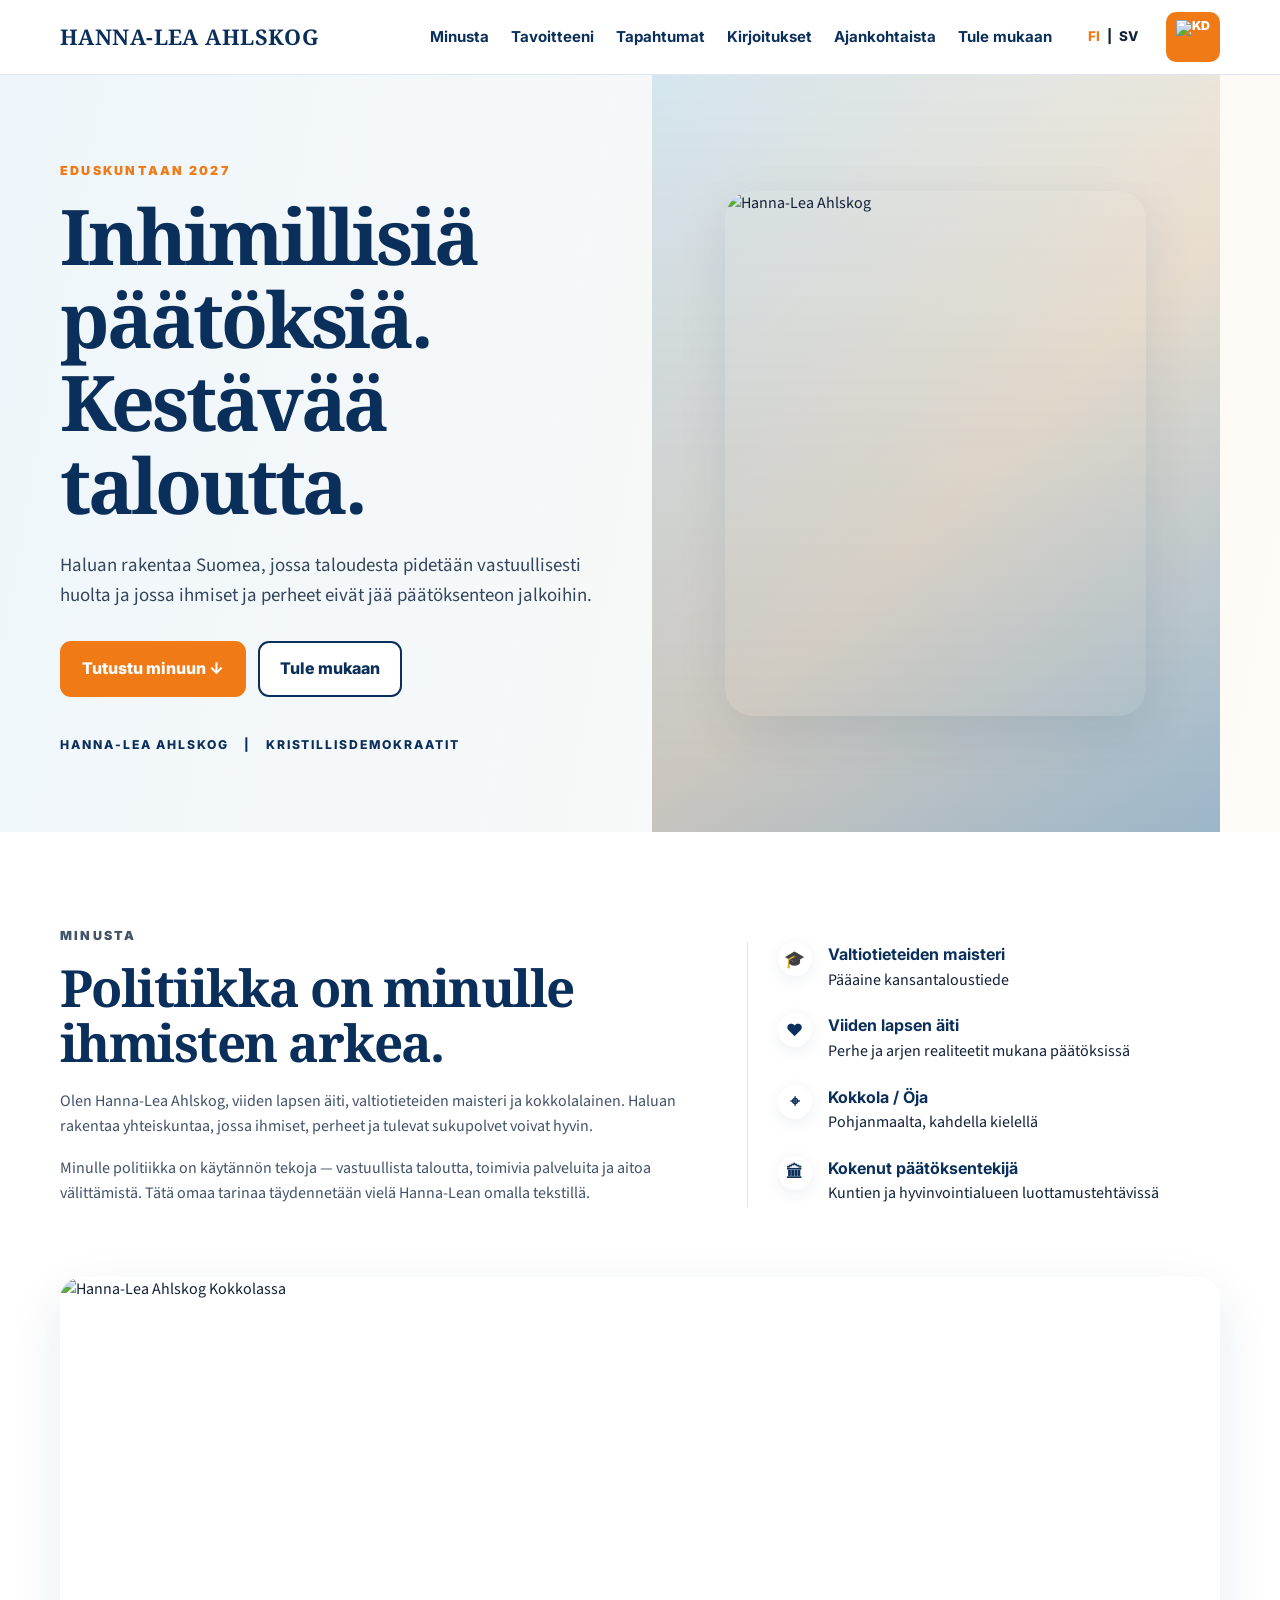
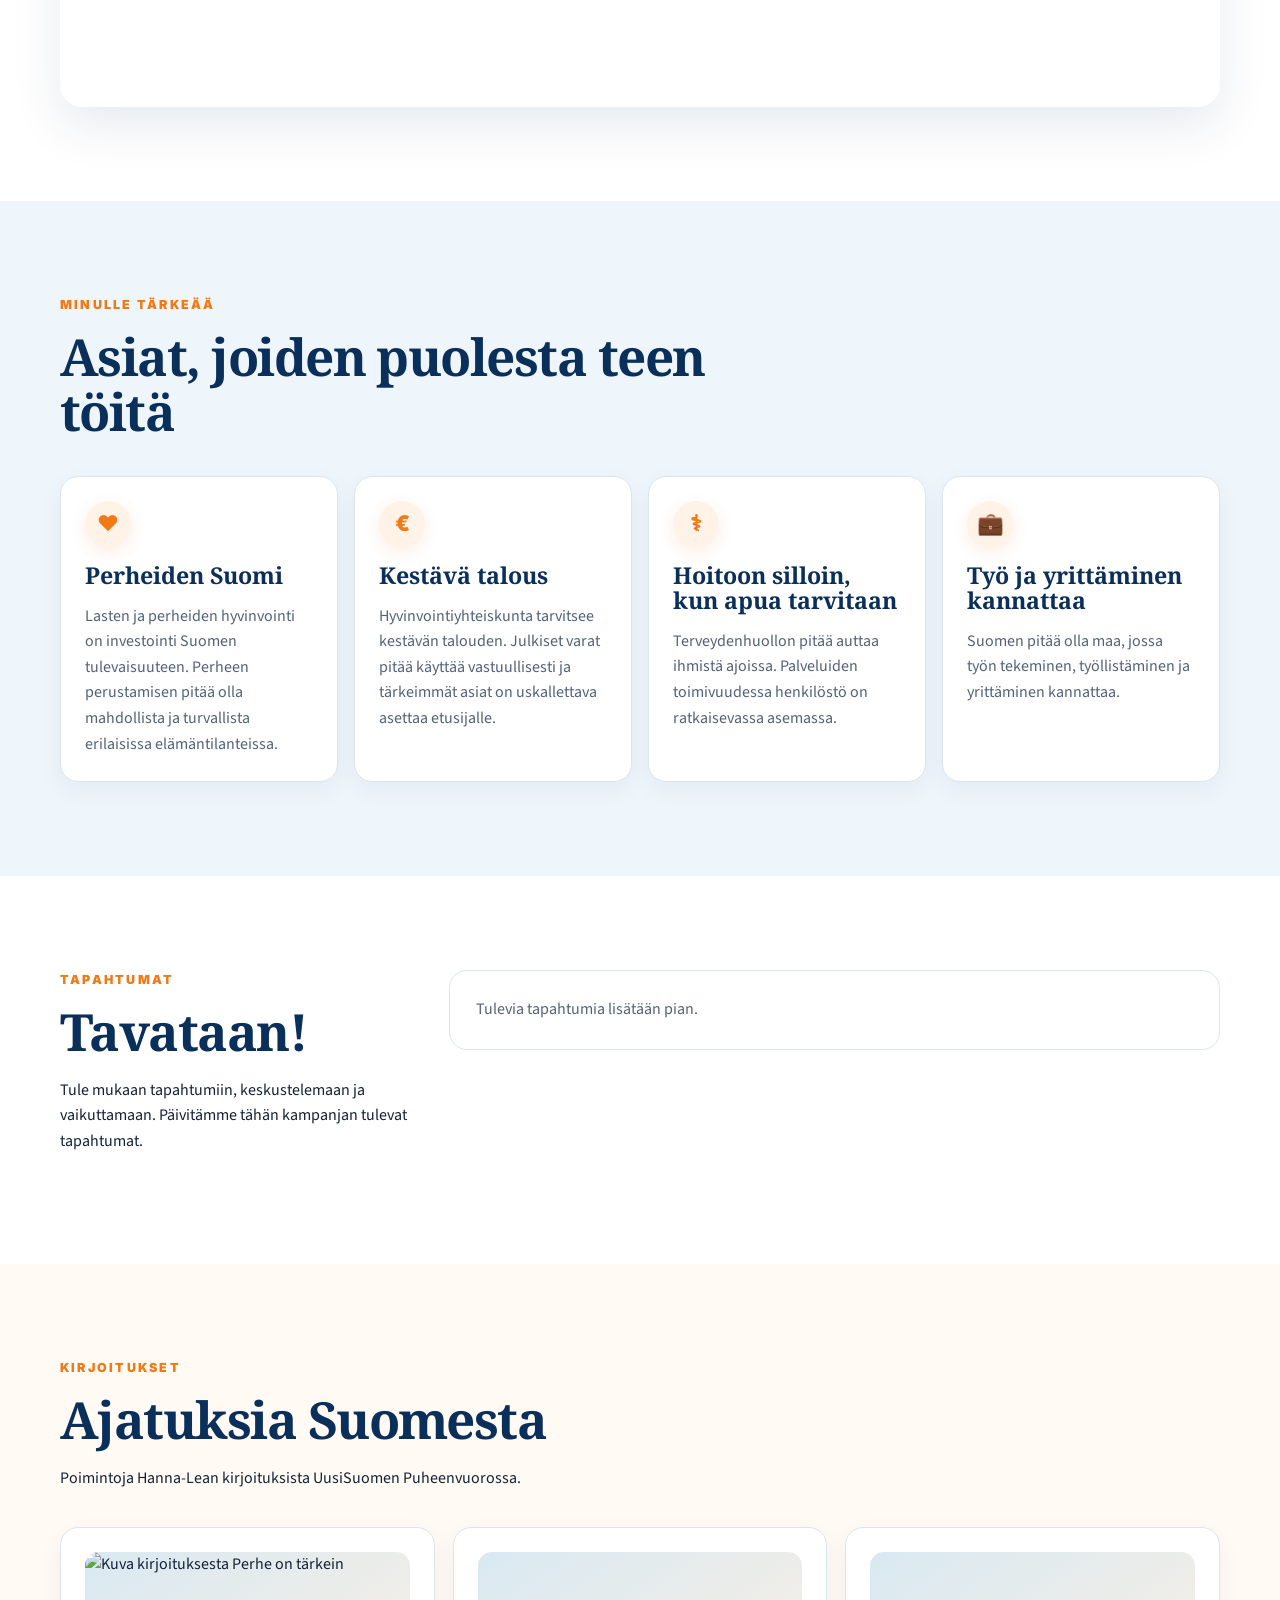
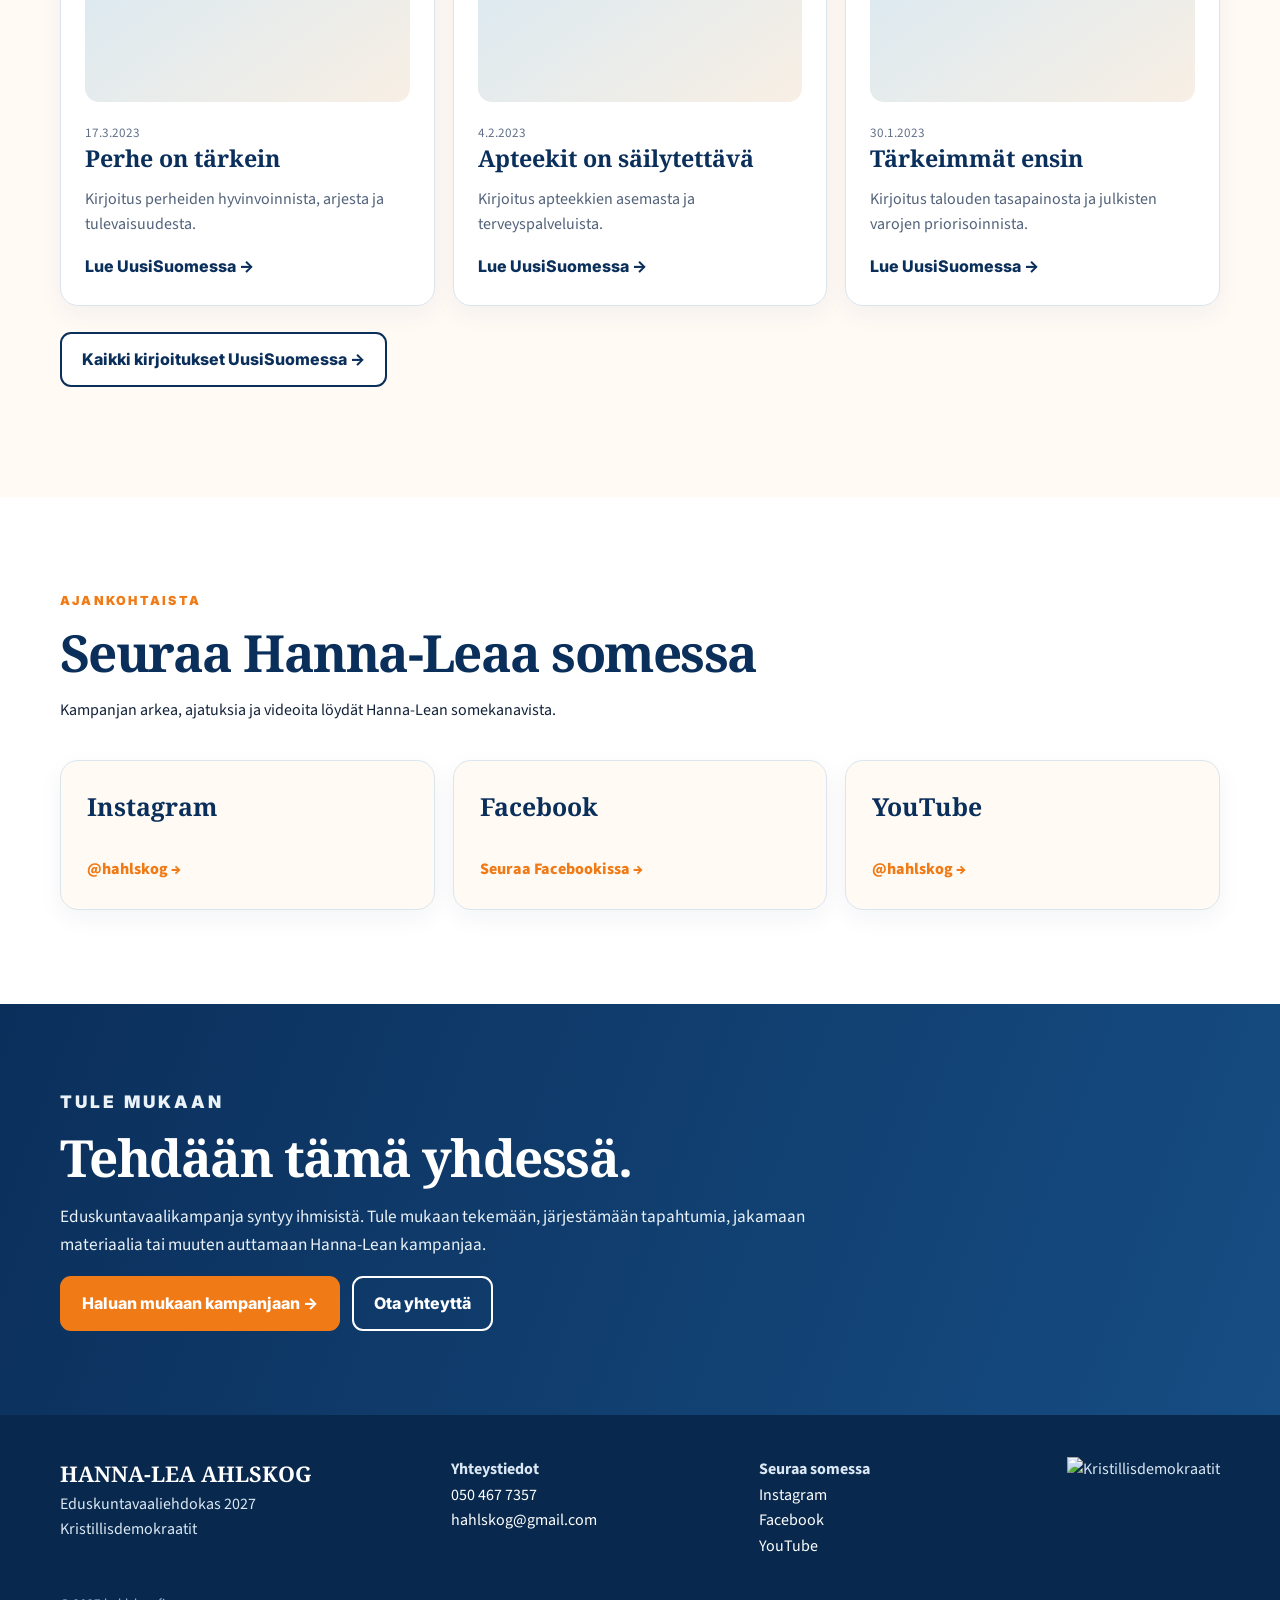
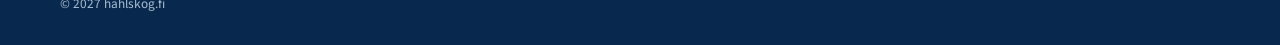
==== index.html @ 9aa12ab8 "Add files via upload" ====
<!doctype html>
<html lang="fi">
<head>
  <meta charset="utf-8">
  <meta name="viewport" content="width=device-width,initial-scale=1">
  <title>Hanna-Lea Ahlskog — Eduskuntaan 2027</title>
  <meta name="description" content="Hanna-Lea Ahlskog, eduskuntavaaliehdokas 2027. Kristillisdemokraatit.">
  <link rel="stylesheet" href="assets/styles.css?v=5">
  <link rel="alternate" hreflang="sv" href="sv/">
  <link rel="alternate" hreflang="fi" href="./">
</head>
<body>
<header class="site-header">
  <div class="container header-inner">
    <a class="brand" href="#alku">HANNA-LEA AHLSKOG</a>
    <button class="menu-btn" data-menu aria-label="Avaa valikko" aria-expanded="false">☰</button>
    <nav class="nav" data-nav aria-label="Päävalikko">
      <a href="#minusta">Minusta</a>
      <a href="#tavoitteet">Tavoitteeni</a>
      <a href="#tapahtumat">Tapahtumat</a>
      <a href="#kirjoitukset">Kirjoitukset</a>
      <a href="#ajankohtaista">Ajankohtaista</a>
      <a href="mailto:hahlskog@gmail.com">Tule mukaan</a>
    </nav>
    <div class="lang"><span class="active">FI</span><span>|</span><a href="sv/">SV</a></div>
    <div class="kd-badge kd-logo-small"><img src="https://www.kdpuolue.fi/kd/files/2022/06/Sydan_logo_2022.png" alt="KD"></div>
  </div>
</header>

<main id="alku">
<section class="hero">
  <div class="container hero-grid">
    <div class="hero-copy">
      <p class="eyebrow">Eduskuntaan 2027</p>
      <h1>Inhimillisiä päätöksiä.<br>Kestävää taloutta.</h1>
      <p class="hero-lead">Haluan rakentaa Suomea, jossa taloudesta pidetään vastuullisesti huolta ja jossa ihmiset ja perheet eivät jää päätöksenteon jalkoihin.</p>
      <div class="cta-row">
        <a class="btn btn-primary" href="#minusta">Tutustu minuun ↓</a>
        <a class="btn btn-secondary" href="mailto:hahlskog@gmail.com">Tule mukaan</a>
      </div>
      <div class="hero-meta">Hanna-Lea Ahlskog &nbsp; | &nbsp; Kristillisdemokraatit</div>
    </div>
    <div class="hero-photo"><img class="hero-portrait" src="https://www.kokkola.fi/app/uploads/2025/05/ahlskog.hanna-lea.9815-copy.jpg" alt="Hanna-Lea Ahlskog"></div>
  </div>
</section>

<section class="section" id="minusta">
  <div class="container about-grid">
    <div class="about-copy">
      <p class="eyebrow">Minusta</p>
      <h2>Politiikka on minulle ihmisten arkea.</h2>
      <p>Olen Hanna-Lea Ahlskog, viiden lapsen äiti, valtiotieteiden maisteri ja kokkolalainen. Haluan rakentaa yhteiskuntaa, jossa ihmiset, perheet ja tulevat sukupolvet voivat hyvin.</p>
      <p>Minulle politiikka on käytännön tekoja — vastuullista taloutta, toimivia palveluita ja aitoa välittämistä. Tätä omaa tarinaa täydennetään vielä Hanna-Lean omalla tekstillä.</p>
    </div>
    <div class="facts">
      <div class="fact"><div class="fact-icon" aria-hidden="true">🎓</div><div><strong>Valtiotieteiden maisteri</strong><span>Pääaine kansantaloustiede</span></div></div>
      <div class="fact"><div class="fact-icon" aria-hidden="true">♥</div><div><strong>Viiden lapsen äiti</strong><span>Perhe ja arjen realiteetit mukana päätöksissä</span></div></div>
      <div class="fact"><div class="fact-icon" aria-hidden="true">⌖</div><div><strong>Kokkola / Öja</strong><span>Pohjanmaalta, kahdella kielellä</span></div></div>
      <div class="fact"><div class="fact-icon" aria-hidden="true">🏛</div><div><strong>Kokenut päätöksentekijä</strong><span>Kuntien ja hyvinvointialueen luottamustehtävissä</span></div></div>
    </div>
    <figure class="about-feature">
      <img src="https://www.kd.fi/app/uploads/2021/02/2021_Hanna-Lea_Ahlskog_kesakuu_2020_Kokkola_kuva_Asmo_Maanselka-scaled.jpg" alt="Hanna-Lea Ahlskog Kokkolassa" loading="lazy">
    </figure>
  </div>
</section>

<section class="section section-soft" id="tavoitteet">
  <div class="container">
    <div class="section-head"><p class="eyebrow">Minulle tärkeää</p><h2>Asiat, joiden puolesta teen töitä</h2></div>
    <div class="cards-4">
      <article class="policy-card"><div class="policy-icon" aria-hidden="true">♥</div><h3>Perheiden Suomi</h3><p>Lasten ja perheiden hyvinvointi on investointi Suomen tulevaisuuteen. Perheen perustamisen pitää olla mahdollista ja turvallista erilaisissa elämäntilanteissa.</p></article>
      <article class="policy-card"><div class="policy-icon" aria-hidden="true">€</div><h3>Kestävä talous</h3><p>Hyvinvointiyhteiskunta tarvitsee kestävän talouden. Julkiset varat pitää käyttää vastuullisesti ja tärkeimmät asiat on uskallettava asettaa etusijalle.</p></article>
      <article class="policy-card"><div class="policy-icon" aria-hidden="true">⚕</div><h3>Hoitoon silloin, kun apua tarvitaan</h3><p>Terveydenhuollon pitää auttaa ihmistä ajoissa. Palveluiden toimivuudessa henkilöstö on ratkaisevassa asemassa.</p></article>
      <article class="policy-card"><div class="policy-icon" aria-hidden="true">💼</div><h3>Työ ja yrittäminen kannattaa</h3><p>Suomen pitää olla maa, jossa työn tekeminen, työllistäminen ja yrittäminen kannattaa.</p></article>
    </div>
  </div>
</section>

<section class="section" id="tapahtumat">
  <div class="container events-wrap">
    <div>
      <p class="eyebrow">Tapahtumat</p>
      <h2>Tavataan!</h2>
      <p>Tule mukaan tapahtumiin, keskustelemaan ja vaikuttamaan. Päivitämme tähän kampanjan tulevat tapahtumat.</p>
    </div>
    <div class="events-list" id="event-list" data-events>
      <div class="empty-events">Tulevia tapahtumia lisätään pian.</div>
    </div>
  </div>
</section>

<section class="section section-cream" id="kirjoitukset">
  <div class="container">
    <div class="section-head">
      <p class="eyebrow">Kirjoitukset</p>
      <h2>Ajatuksia Suomesta</h2>
      <p>Poimintoja Hanna-Lean kirjoituksista UusiSuomen Puheenvuorossa.</p>
    </div>
    <div class="articles-grid">
      <article class="article-card"><div class="article-thumb article-thumb-image"><img src="https://puheenvuoro.uusisuomi.fi/wp-content/uploads/2023/03/IMG-20230317-WA0014.jpg" alt="Kuva kirjoituksesta Perhe on tärkein" loading="lazy"></div><span class="article-date">17.3.2023</span><h3>Perhe on tärkein</h3><p>Kirjoitus perheiden hyvinvoinnista, arjesta ja tulevaisuudesta.</p><a class="article-link" href="https://puheenvuoro.uusisuomi.fi/hanna-lea-ahlskog/perhe-on-tarkein/" target="_blank" rel="noopener">Lue UusiSuomessa →</a></article>
      <article class="article-card"><div class="article-thumb"></div><span class="article-date">4.2.2023</span><h3>Apteekit on säilytettävä</h3><p>Kirjoitus apteekkien asemasta ja terveyspalveluista.</p><a class="article-link" href="https://puheenvuoro.uusisuomi.fi/author/hanna-lea-ahlskog/" target="_blank" rel="noopener">Lue UusiSuomessa →</a></article>
      <article class="article-card"><div class="article-thumb"></div><span class="article-date">30.1.2023</span><h3>Tärkeimmät ensin</h3><p>Kirjoitus talouden tasapainosta ja julkisten varojen priorisoinnista.</p><a class="article-link" href="https://puheenvuoro.uusisuomi.fi/author/hanna-lea-ahlskog/" target="_blank" rel="noopener">Lue UusiSuomessa →</a></article>
    </div>
    <p style="margin-top:26px"><a class="btn btn-secondary" href="https://puheenvuoro.uusisuomi.fi/author/hanna-lea-ahlskog/" target="_blank" rel="noopener">Kaikki kirjoitukset UusiSuomessa →</a></p>
  </div>
</section>

<section class="section social-section" id="ajankohtaista">
  <div class="container">
    <div class="section-head"><p class="eyebrow">Ajankohtaista</p><h2>Seuraa Hanna-Leaa somessa</h2><p>Kampanjan arkea, ajatuksia ja videoita löydät Hanna-Lean somekanavista.</p></div>
    <div class="social-grid">
      <a class="social-card" href="https://www.instagram.com/hahlskog" target="_blank" rel="noopener"><strong>Instagram</strong><span>@hahlskog →</span></a>
      <a class="social-card" href="https://www.facebook.com/61590202533704/" target="_blank" rel="noopener"><strong>Facebook</strong><span>Seuraa Facebookissa →</span></a>
      <a class="social-card" href="https://www.youtube.com/@hahlskog" target="_blank" rel="noopener"><strong>YouTube</strong><span>@hahlskog →</span></a>
    </div>
  </div>
</section>

<section class="join" id="mukaan">
  <div class="container">
    <p class="eyebrow">Tule mukaan</p>
    <h2>Tehdään tämä yhdessä.</h2>
    <p>Eduskuntavaalikampanja syntyy ihmisistä. Tule mukaan tekemään, järjestämään tapahtumia, jakamaan materiaalia tai muuten auttamaan Hanna-Lean kampanjaa.</p>
    <div class="cta-row"><a class="btn btn-primary" href="mailto:hahlskog@gmail.com">Haluan mukaan kampanjaan →</a><a class="btn btn-secondary" style="border-color:white;color:white;background:transparent" href="mailto:hahlskog@gmail.com">Ota yhteyttä</a></div>
  </div>
</section>
</main>

<footer class="footer">
  <div class="container">
    <div class="footer-grid">
      <div><div class="footer-brand">HANNA-LEA AHLSKOG</div><div>Eduskuntavaaliehdokas 2027<br>Kristillisdemokraatit</div></div>
      <div><strong>Yhteystiedot</strong><br><a href="tel:+358504677357">050 467 7357</a><br><a href="mailto:hahlskog@gmail.com">hahlskog@gmail.com</a></div>
      <div><strong>Seuraa somessa</strong><br><a href="https://www.instagram.com/hahlskog" target="_blank" rel="noopener">Instagram</a><br><a href="https://www.facebook.com/61590202533704/" target="_blank" rel="noopener">Facebook</a><br><a href="https://www.youtube.com/@hahlskog" target="_blank" rel="noopener">YouTube</a></div>
      <div class="kd-footer-logo"><img src="https://www.kdpuolue.fi/kd/files/2022/10/KD_logotekstilogo_valkoinen_RGB.png" alt="Kristillisdemokraatit"></div>
    </div>
    <small>© 2027 hahlskog.fi</small>
  </div>
</footer>
<script src="assets/site.js"></script>
</body>
</html>
---- assets/styles.css ----
@import url("https://fonts.googleapis.com/css2?family=Inter:wght@500;600;700;800;900&family=Noto+Serif:wght@600;700;800&family=Source+Sans+3:ital,wght@0,400;0,600;0,700;1,400&display=swap");


:root{
  --navy:#0b2f5b;
  --navy-2:#173f70;
  --orange:#f07a16;
  --sky:#eef6fb;
  --cream:#fffaf4;
  --ink:#132238;
  --muted:#607087;
  --line:#dbe5ee;
  --white:#ffffff;
  --shadow:0 18px 50px rgba(11,47,91,.10);
  --radius:22px;
}
*{box-sizing:border-box}
html{scroll-behavior:smooth}
body{margin:0;font-family:"Source Sans 3","Source Sans Pro",Arial,sans-serif;color:var(--ink);background:#fff;line-height:1.6}
img{max-width:100%;display:block}
a{color:inherit}
.container{width:min(1160px,calc(100% - 36px));margin-inline:auto}
.site-header{position:sticky;top:0;z-index:50;background:rgba(255,255,255,.94);backdrop-filter:blur(14px);border-bottom:1px solid rgba(219,229,238,.9)}
.header-inner{height:74px;display:flex;align-items:center;gap:28px}
.brand{font-family:"Noto Serif",Georgia,serif;font-weight:700;letter-spacing:.02em;color:var(--navy);font-size:1.35rem;text-decoration:none;white-space:nowrap}
.nav{margin-left:auto;display:flex;align-items:center;gap:22px;font-size:.94rem;font-weight:700}
.nav a{text-decoration:none;color:var(--navy)}
.nav a:hover{color:var(--orange)}
.lang{display:flex;align-items:center;gap:7px;font-size:.84rem;font-weight:800;margin-left:8px}
.lang a{text-decoration:none}
.lang .active{color:var(--orange)}
.kd-badge{background:var(--orange);color:#fff;border-radius:10px;padding:8px 10px;font-weight:900;line-height:1;text-align:center;font-size:.77rem}
.menu-btn{display:none;margin-left:auto;background:none;border:0;font-size:1.6rem;color:var(--navy)}
.hero{background:linear-gradient(100deg,rgba(238,246,251,.98),rgba(255,250,244,.88));overflow:hidden}
.hero-grid{min-height:610px;display:grid;grid-template-columns:1.02fr .98fr;align-items:stretch}
.hero-copy{padding:86px 44px 78px 0;align-self:center}
.eyebrow{color:var(--orange);font-size:.78rem;font-weight:900;letter-spacing:.18em;text-transform:uppercase;margin:0 0 14px}
h1,h2,h3{font-family:"Noto Serif",Georgia,serif;color:var(--navy);line-height:1.08;margin-top:0}
h1{font-size:clamp(3rem,6vw,5.6rem);letter-spacing:-.04em;margin-bottom:24px}
h2{font-size:clamp(2.25rem,4vw,4rem);letter-spacing:-.03em;margin-bottom:18px}
h3{font-size:1.45rem;margin-bottom:10px}
.hero-lead{font-size:1.18rem;max-width:650px;margin:0 0 30px;color:#33455c}
.cta-row{display:flex;flex-wrap:wrap;gap:12px}
.btn{display:inline-flex;align-items:center;justify-content:center;gap:8px;border-radius:11px;padding:13px 20px;font-weight:800;text-decoration:none;border:2px solid transparent;transition:.18s ease}
.btn-primary{background:var(--orange);color:#fff}
.btn-primary:hover{transform:translateY(-1px)}
.btn-secondary{border-color:var(--navy);color:var(--navy);background:#fff}
.hero-meta{margin-top:38px;color:var(--navy);font-size:.76rem;font-weight:800;letter-spacing:.16em;text-transform:uppercase}
.hero-photo{min-height:610px;position:relative;background:
  linear-gradient(180deg,rgba(11,47,91,.02),rgba(11,47,91,.20)),
  linear-gradient(135deg,#d9e9f2 0%,#f7e9d6 55%,#bfd8e5 100%);
display:flex;align-items:center;justify-content:center}
.photo-placeholder{width:74%;aspect-ratio:4/5;border-radius:28px;border:1px dashed rgba(11,47,91,.32);display:flex;align-items:center;justify-content:center;text-align:center;padding:28px;color:var(--navy);background:rgba(255,255,255,.45);box-shadow:var(--shadow)}
.section{padding:94px 0}
.section-soft{background:var(--sky)}
.section-cream{background:var(--cream)}
.about-grid{display:grid;grid-template-columns:1.15fr .85fr;gap:46px;align-items:center}
.about-photo{aspect-ratio:4/5;border-radius:var(--radius);background:linear-gradient(145deg,#d9e9f2,#f8efe4);display:flex;align-items:center;justify-content:center;text-align:center;padding:30px;color:var(--navy);border:1px dashed rgba(11,47,91,.25)}
.about-copy p{color:#425269}
.facts{display:grid;gap:20px;border-left:1px solid var(--line);padding-left:30px}
.fact{display:grid;grid-template-columns:38px 1fr;gap:12px;align-items:start}
.fact-icon{width:34px;height:34px;border-radius:50%;display:grid;place-items:center;background:#fff;color:var(--navy);font-weight:900;box-shadow:0 4px 16px rgba(11,47,91,.08)}
.fact strong{color:var(--navy);display:block}
.section-head{max-width:760px;margin-bottom:36px}
.cards-4{display:grid;grid-template-columns:repeat(4,1fr);gap:16px}
.policy-card,.event-card,.article-card{background:#fff;border:1px solid var(--line);border-radius:18px;padding:24px;box-shadow:0 8px 24px rgba(11,47,91,.05)}
.policy-icon{width:46px;height:46px;border-radius:50%;display:grid;place-items:center;background:#fff3e8;color:var(--orange);font-weight:900;font-size:1.35rem;margin-bottom:16px;box-shadow:0 5px 16px rgba(230,107,31,.12)}
.policy-card p,.event-card p,.article-card p{color:#52627a;margin-bottom:0}
.events-wrap{display:grid;grid-template-columns:.75fr 1.65fr;gap:38px;align-items:start}
.events-list{display:grid;gap:14px}
.event-card{display:grid;grid-template-columns:95px 1fr;gap:20px;padding:18px 20px}
.date-block{border-radius:14px;background:#fff3e8;color:var(--orange);font-weight:900;text-align:center;padding:14px 8px;line-height:1.05}
.date-block .day{font-size:1.8rem;display:block}
.event-meta{font-size:.9rem;color:var(--muted)}
.empty-events{background:#fff;border:1px solid var(--line);border-radius:18px;padding:26px;color:#52627a}
.articles-grid{display:grid;grid-template-columns:repeat(3,1fr);gap:18px}
.article-thumb{height:150px;border-radius:14px;background:linear-gradient(145deg,#d9e9f2,#f8efe4);margin-bottom:18px}
.article-date{color:var(--muted);font-size:.82rem}
.article-link{display:inline-block;margin-top:16px;color:var(--navy);font-weight:800;text-decoration:none}
.article-link:hover{color:var(--orange)}
.join{padding:84px 0;background:linear-gradient(110deg,var(--navy),#164d83);color:white}
.join h2{color:white}
.join p{max-width:760px;font-size:1.08rem;color:#eaf2f8}
.footer{background:#08284e;color:#dbe8f4;padding:42px 0 30px}
.footer-grid{display:grid;grid-template-columns:1.3fr 1fr 1fr auto;gap:34px;align-items:start}
.footer a{color:#fff;text-decoration:none}
.footer small{display:block;margin-top:34px;color:#a8bdd0}
.footer-brand{font-family:"Noto Serif",Georgia,serif;color:white;font-size:1.35rem;font-weight:700}
.kicker{font-size:.95rem;color:var(--orange);font-weight:800}
@media (max-width:900px){
  .nav{display:none;position:absolute;top:74px;left:0;right:0;background:#fff;padding:20px 24px;border-bottom:1px solid var(--line);flex-direction:column;align-items:flex-start}
  .nav.open{display:flex}
  .menu-btn{display:block}
  .hero-grid{grid-template-columns:1fr}
  .hero-copy{padding:60px 0 36px}
  .hero-photo{min-height:430px}
  .about-grid{grid-template-columns:1fr}
  .facts{border-left:0;border-top:1px solid var(--line);padding-left:0;padding-top:28px}
  .cards-4{grid-template-columns:1fr 1fr}
  .events-wrap{grid-template-columns:1fr}
  .articles-grid{grid-template-columns:1fr}
  .footer-grid{grid-template-columns:1fr 1fr}
}
@media (max-width:560px){
  .container{width:min(100% - 24px,1160px)}
  .header-inner{height:66px}
  .brand{font-size:1.05rem}
  .kd-badge{display:none}
  .lang{margin-left:0}
  .hero-copy{padding-top:46px}
  h1{font-size:3.25rem}
  .hero-photo{min-height:340px}
  .section{padding:68px 0}
  .cards-4{grid-template-columns:1fr}
  .event-card{grid-template-columns:80px 1fr}
  .footer-grid{grid-template-columns:1fr}
}

/* Campaign imagery and identity */
.hero-portrait{width:74%;aspect-ratio:4/5;object-fit:cover;object-position:center top;border-radius:28px;box-shadow:var(--shadow);display:block}
.about-photo{overflow:hidden;padding:0!important}
.about-photo img{width:100%;height:100%;min-height:420px;object-fit:cover;object-position:center top;display:block}
.fact-icon{font-size:1.05rem;line-height:1}
.kd-logo-small img{display:block;width:34px;height:34px;object-fit:contain}
.kd-footer-logo img{display:block;width:min(260px,100%);height:auto;background:transparent;border-radius:0;padding:0}
@media(max-width:700px){.hero-portrait{width:88%;max-height:520px}.about-photo img{min-height:360px}.kd-logo-small{display:none}}

/* Social links */
.social-section{background:#fff}
.social-grid{display:grid;grid-template-columns:repeat(3,1fr);gap:18px}
.social-card{display:flex;min-height:150px;flex-direction:column;justify-content:space-between;padding:26px;border:1px solid var(--line);border-radius:18px;background:var(--cream);text-decoration:none;box-shadow:0 8px 24px rgba(11,47,91,.05);transition:.18s ease}
.social-card:hover{transform:translateY(-2px);box-shadow:var(--shadow)}
.social-card strong{font-family:"Noto Serif",Georgia,serif;color:var(--navy);font-size:1.55rem}
.social-card span{color:var(--orange);font-weight:800}
@media(max-width:700px){.social-grid{grid-template-columns:1fr}}

/* KD typography */
.nav,.lang,.kd-badge,.eyebrow,.btn,.hero-meta,.fact strong,.article-link,
.event-meta,.policy-icon,.fact-icon,.kicker{
  font-family:"Inter",Arial,sans-serif;
}

/* Additional campaign imagery */
.about-feature{
  grid-column:1 / -1;
  margin:8px 0 0;
  border-radius:22px;
  overflow:hidden;
  box-shadow:var(--shadow);
  max-height:430px;
}
.about-feature img{
  width:100%;
  height:430px;
  object-fit:cover;
  object-position:center 38%;
}
.article-thumb-image{
  overflow:hidden;
  padding:0;
}
.article-thumb-image img{
  width:100%;
  height:100%;
  object-fit:cover;
  object-position:center;
}

/* White KD logo directly on dark footer, without a white panel */
.kd-footer-logo,
.kd-footer-logo img{
  background:transparent!important;
  border:0!important;
  box-shadow:none!important;
}
.kd-footer-logo img{
  padding:0!important;
  border-radius:0!important;
}

@media(max-width:700px){
  .about-feature{max-height:320px}
  .about-feature img{height:320px}
}
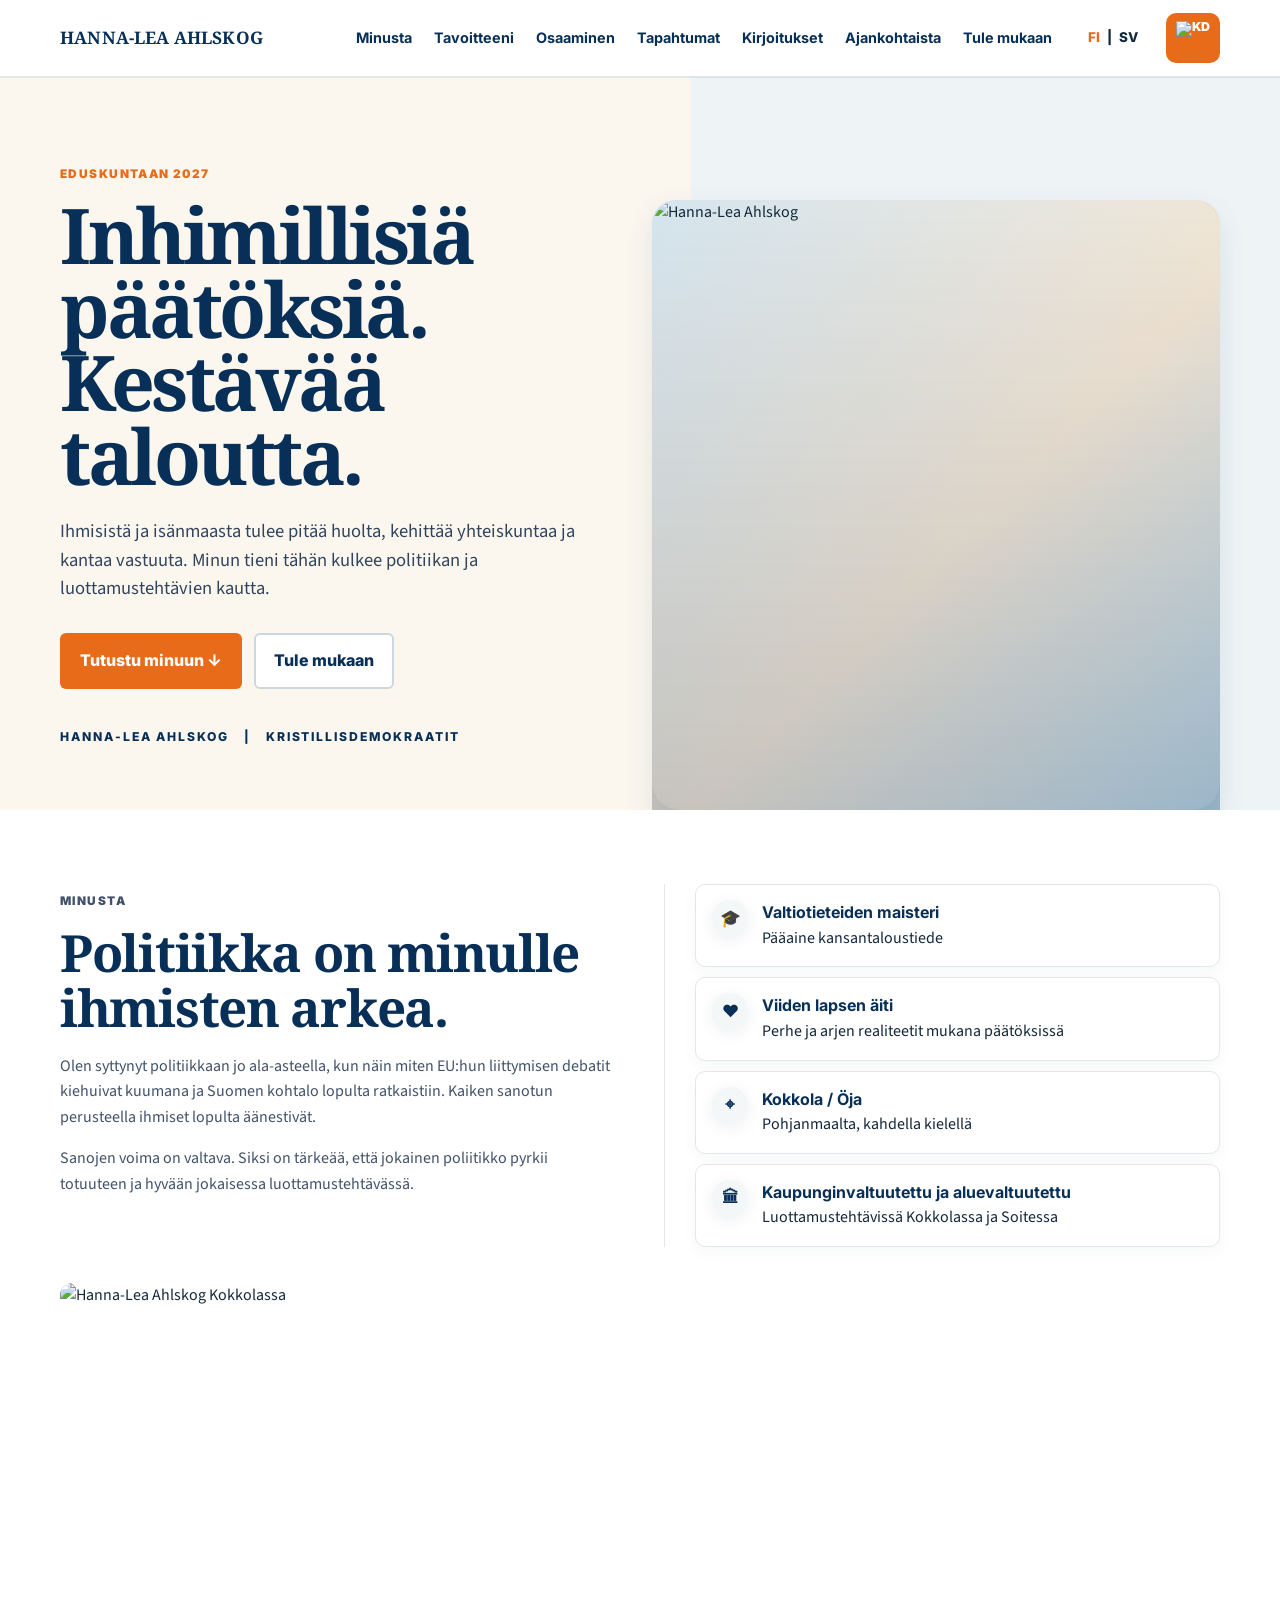
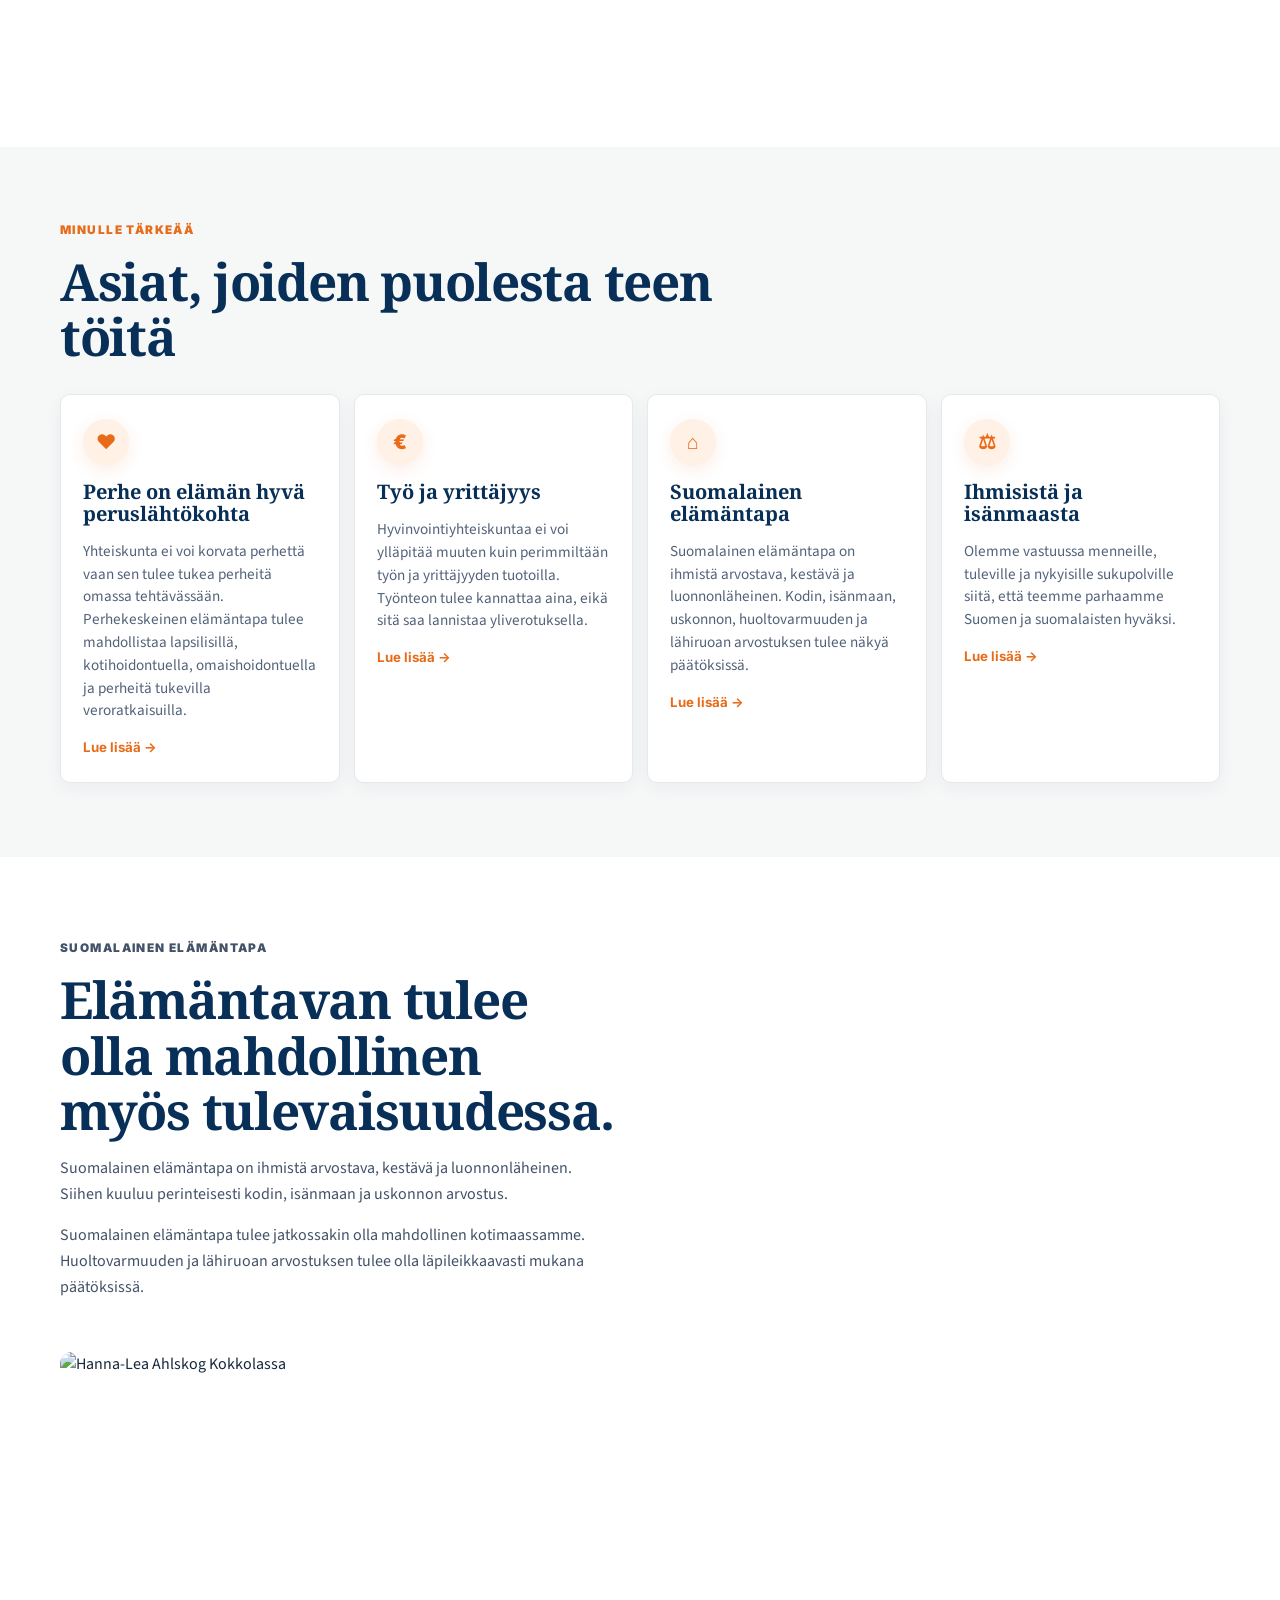
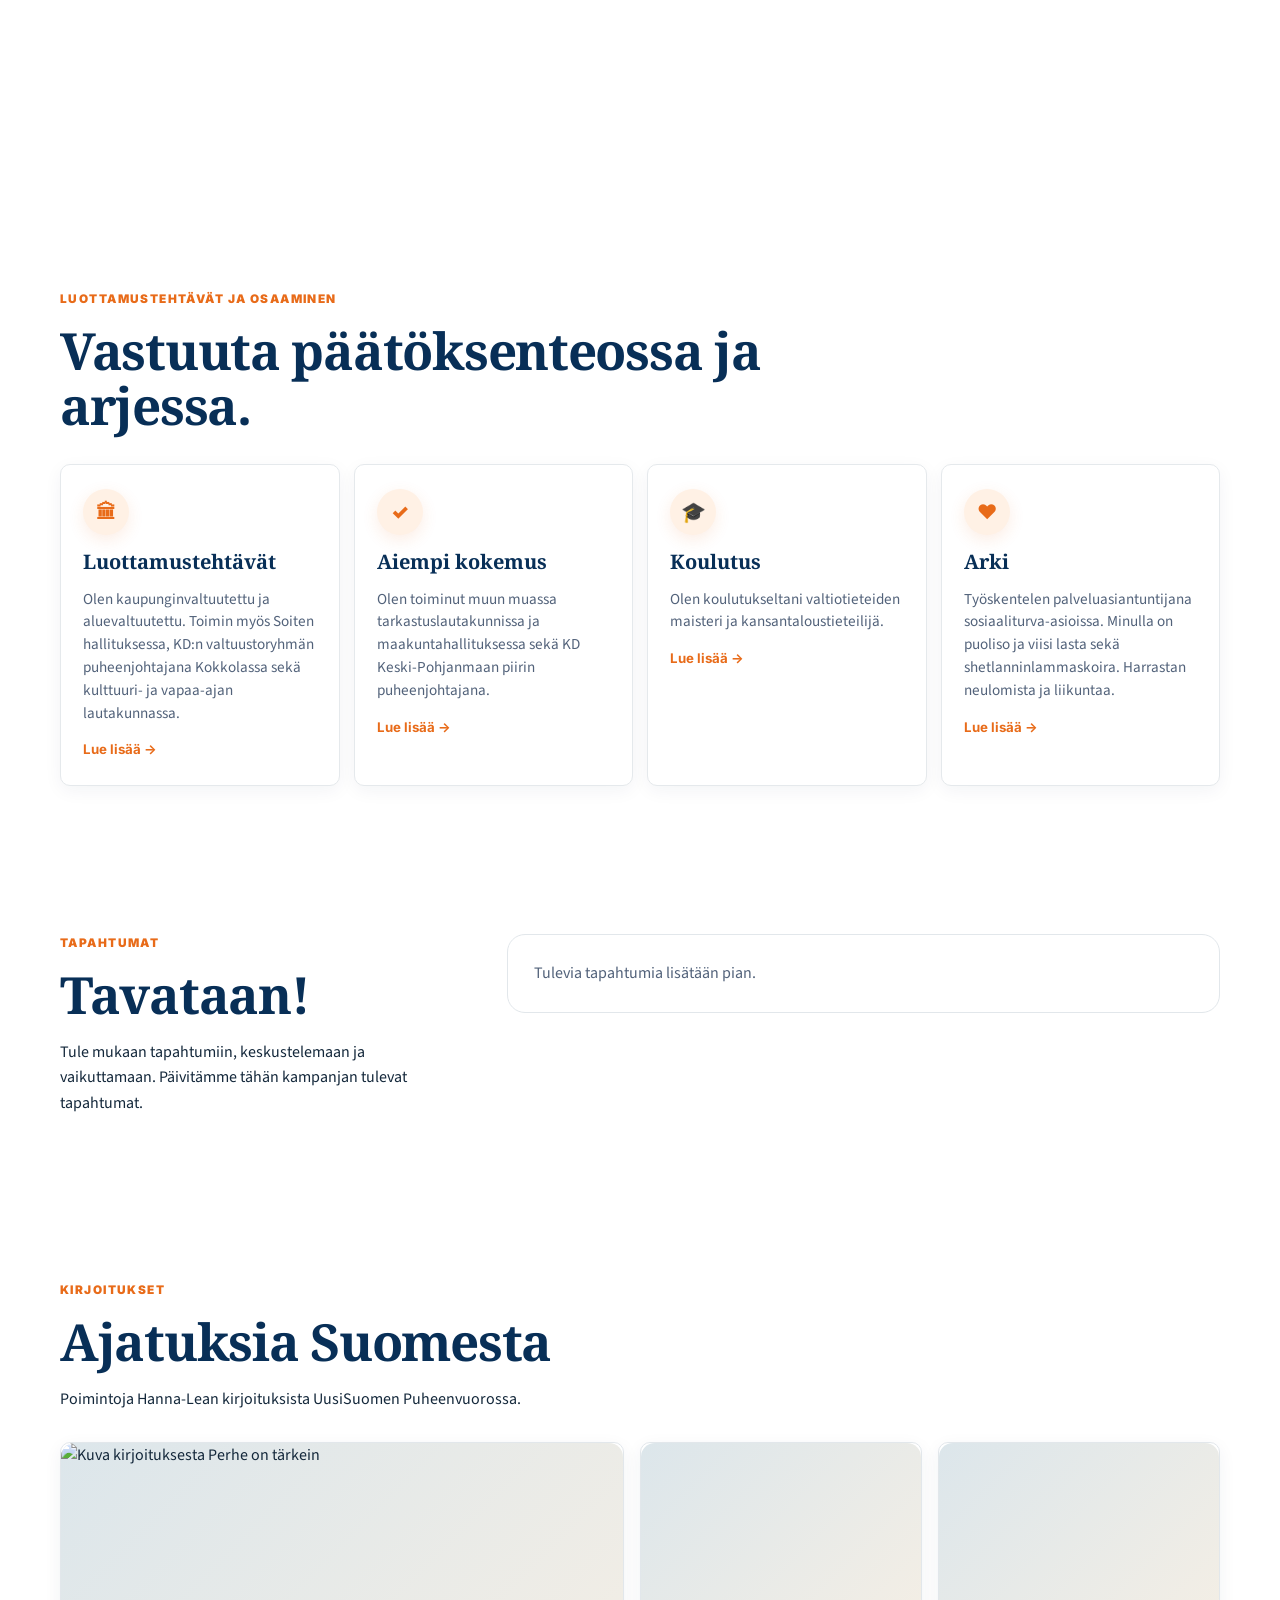
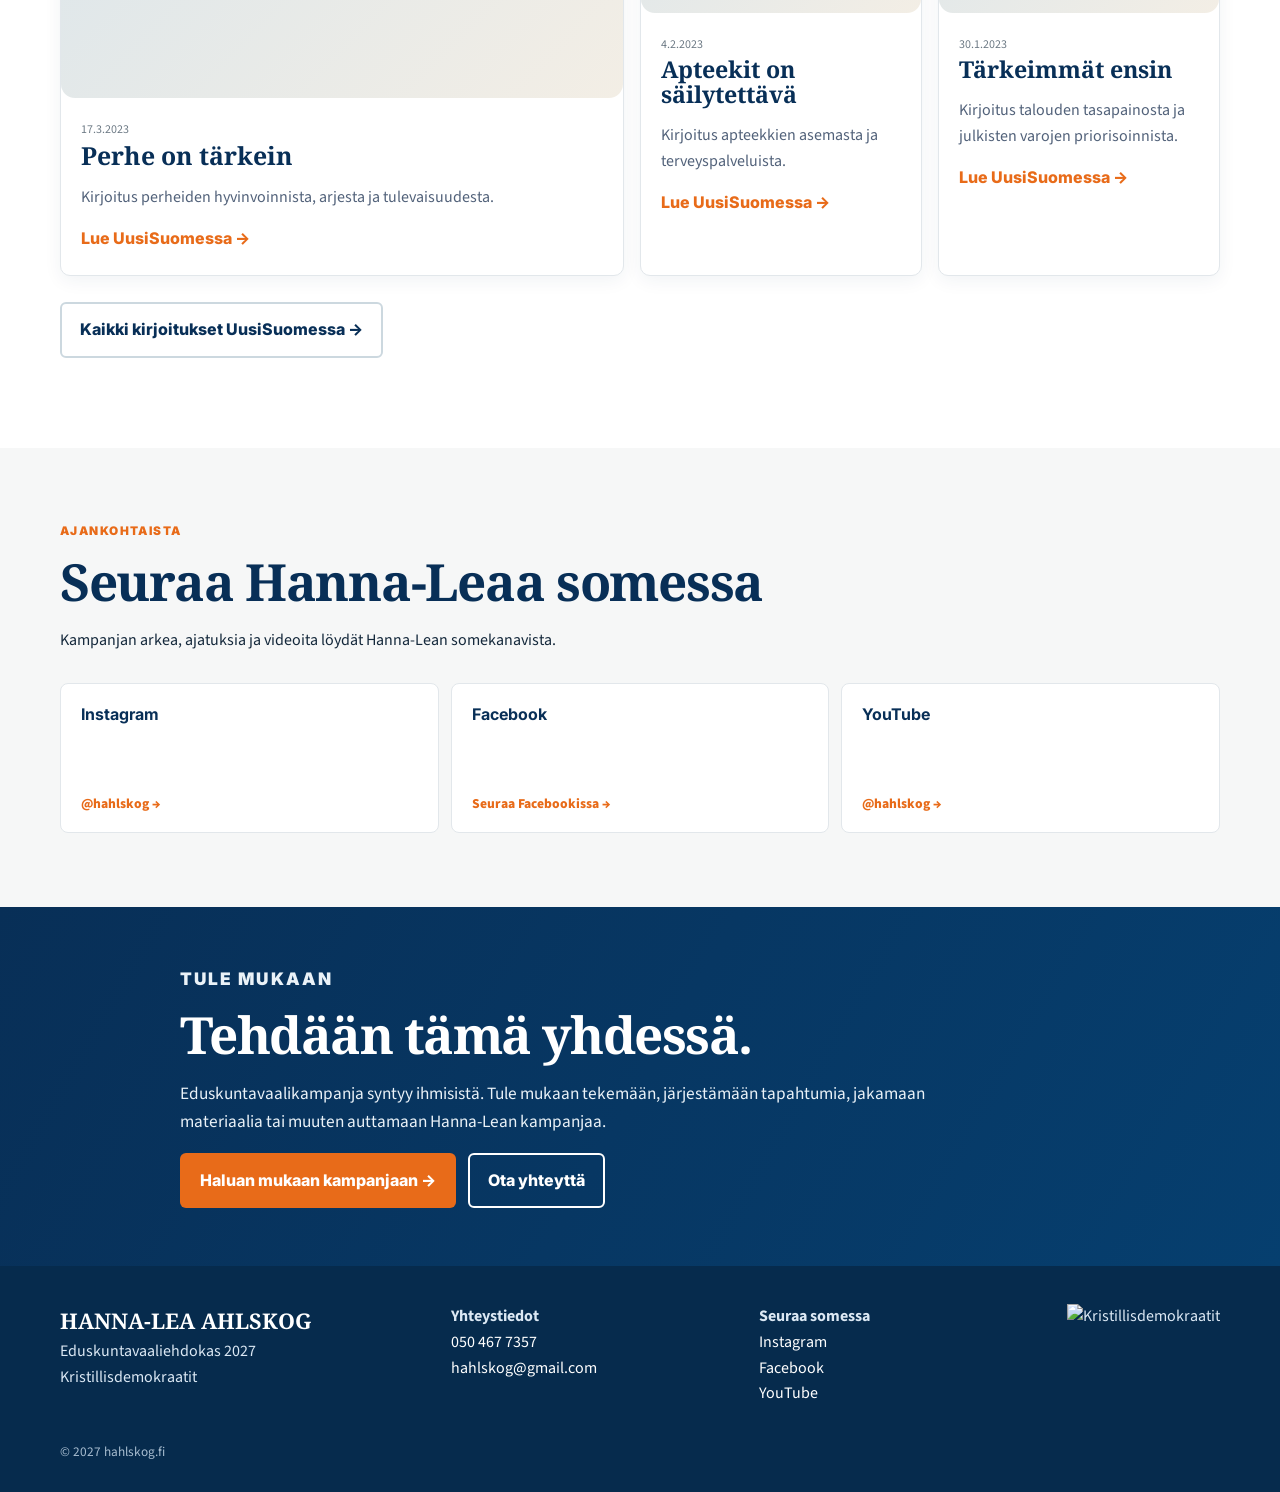
==== commit 24646209: "Add files via upload" ====
--- a/index.html
+++ b/index.html
@@ -5,7 +5,7 @@
   <meta name="viewport" content="width=device-width,initial-scale=1">
   <title>Hanna-Lea Ahlskog — Eduskuntaan 2027</title>
   <meta name="description" content="Hanna-Lea Ahlskog, eduskuntavaaliehdokas 2027. Kristillisdemokraatit.">
-  <link rel="stylesheet" href="assets/styles.css?v=5">
+  <link rel="stylesheet" href="assets/styles.css?v=6">
   <link rel="alternate" hreflang="sv" href="sv/">
   <link rel="alternate" hreflang="fi" href="./">
 </head>
@@ -17,6 +17,7 @@
     <nav class="nav" data-nav aria-label="Päävalikko">
       <a href="#minusta">Minusta</a>
       <a href="#tavoitteet">Tavoitteeni</a>
+      <a href="#osaaminen">Osaaminen</a>
       <a href="#tapahtumat">Tapahtumat</a>
       <a href="#kirjoitukset">Kirjoitukset</a>
       <a href="#ajankohtaista">Ajankohtaista</a>
@@ -33,7 +34,7 @@
     <div class="hero-copy">
       <p class="eyebrow">Eduskuntaan 2027</p>
       <h1>Inhimillisiä päätöksiä.<br>Kestävää taloutta.</h1>
-      <p class="hero-lead">Haluan rakentaa Suomea, jossa taloudesta pidetään vastuullisesti huolta ja jossa ihmiset ja perheet eivät jää päätöksenteon jalkoihin.</p>
+      <p class="hero-lead">Ihmisistä ja isänmaasta tulee pitää huolta, kehittää yhteiskuntaa ja kantaa vastuuta. Minun tieni tähän kulkee politiikan ja luottamustehtävien kautta.</p>
       <div class="cta-row">
         <a class="btn btn-primary" href="#minusta">Tutustu minuun ↓</a>
         <a class="btn btn-secondary" href="mailto:hahlskog@gmail.com">Tule mukaan</a>
@@ -49,14 +50,14 @@
     <div class="about-copy">
       <p class="eyebrow">Minusta</p>
       <h2>Politiikka on minulle ihmisten arkea.</h2>
-      <p>Olen Hanna-Lea Ahlskog, viiden lapsen äiti, valtiotieteiden maisteri ja kokkolalainen. Haluan rakentaa yhteiskuntaa, jossa ihmiset, perheet ja tulevat sukupolvet voivat hyvin.</p>
-      <p>Minulle politiikka on käytännön tekoja — vastuullista taloutta, toimivia palveluita ja aitoa välittämistä. Tätä omaa tarinaa täydennetään vielä Hanna-Lean omalla tekstillä.</p>
+      <p>Olen syttynyt politiikkaan jo ala-asteella, kun näin miten EU:hun liittymisen debatit kiehuivat kuumana ja Suomen kohtalo lopulta ratkaistiin. Kaiken sanotun perusteella ihmiset lopulta äänestivät.</p>
+      <p>Sanojen voima on valtava. Siksi on tärkeää, että jokainen poliitikko pyrkii totuuteen ja hyvään jokaisessa luottamustehtävässä.</p>
     </div>
     <div class="facts">
       <div class="fact"><div class="fact-icon" aria-hidden="true">🎓</div><div><strong>Valtiotieteiden maisteri</strong><span>Pääaine kansantaloustiede</span></div></div>
       <div class="fact"><div class="fact-icon" aria-hidden="true">♥</div><div><strong>Viiden lapsen äiti</strong><span>Perhe ja arjen realiteetit mukana päätöksissä</span></div></div>
       <div class="fact"><div class="fact-icon" aria-hidden="true">⌖</div><div><strong>Kokkola / Öja</strong><span>Pohjanmaalta, kahdella kielellä</span></div></div>
-      <div class="fact"><div class="fact-icon" aria-hidden="true">🏛</div><div><strong>Kokenut päätöksentekijä</strong><span>Kuntien ja hyvinvointialueen luottamustehtävissä</span></div></div>
+      <div class="fact"><div class="fact-icon" aria-hidden="true">🏛</div><div><strong>Kaupunginvaltuutettu ja aluevaltuutettu</strong><span>Luottamustehtävissä Kokkolassa ja Soitessa</span></div></div>
     </div>
     <figure class="about-feature">
       <img src="https://www.kd.fi/app/uploads/2021/02/2021_Hanna-Lea_Ahlskog_kesakuu_2020_Kokkola_kuva_Asmo_Maanselka-scaled.jpg" alt="Hanna-Lea Ahlskog Kokkolassa" loading="lazy">
@@ -68,10 +69,36 @@
   <div class="container">
     <div class="section-head"><p class="eyebrow">Minulle tärkeää</p><h2>Asiat, joiden puolesta teen töitä</h2></div>
     <div class="cards-4">
-      <article class="policy-card"><div class="policy-icon" aria-hidden="true">♥</div><h3>Perheiden Suomi</h3><p>Lasten ja perheiden hyvinvointi on investointi Suomen tulevaisuuteen. Perheen perustamisen pitää olla mahdollista ja turvallista erilaisissa elämäntilanteissa.</p></article>
-      <article class="policy-card"><div class="policy-icon" aria-hidden="true">€</div><h3>Kestävä talous</h3><p>Hyvinvointiyhteiskunta tarvitsee kestävän talouden. Julkiset varat pitää käyttää vastuullisesti ja tärkeimmät asiat on uskallettava asettaa etusijalle.</p></article>
-      <article class="policy-card"><div class="policy-icon" aria-hidden="true">⚕</div><h3>Hoitoon silloin, kun apua tarvitaan</h3><p>Terveydenhuollon pitää auttaa ihmistä ajoissa. Palveluiden toimivuudessa henkilöstö on ratkaisevassa asemassa.</p></article>
-      <article class="policy-card"><div class="policy-icon" aria-hidden="true">💼</div><h3>Työ ja yrittäminen kannattaa</h3><p>Suomen pitää olla maa, jossa työn tekeminen, työllistäminen ja yrittäminen kannattaa.</p></article>
+      <article class="policy-card"><div class="policy-icon" aria-hidden="true">♥</div><h3>Perhe on elämän hyvä peruslähtökohta</h3><p>Yhteiskunta ei voi korvata perhettä vaan sen tulee tukea perheitä omassa tehtävässään. Perhekeskeinen elämäntapa tulee mahdollistaa lapsilisillä, kotihoidontuella, omaishoidontuella ja perheitä tukevilla veroratkaisuilla.</p></article>
+      <article class="policy-card"><div class="policy-icon" aria-hidden="true">€</div><h3>Työ ja yrittäjyys</h3><p>Hyvinvointiyhteiskuntaa ei voi ylläpitää muuten kuin perimmiltään työn ja yrittäjyyden tuotoilla. Työnteon tulee kannattaa aina, eikä sitä saa lannistaa yliverotuksella.</p></article>
+      <article class="policy-card"><div class="policy-icon" aria-hidden="true">⌂</div><h3>Suomalainen elämäntapa</h3><p>Suomalainen elämäntapa on ihmistä arvostava, kestävä ja luonnonläheinen. Kodin, isänmaan, uskonnon, huoltovarmuuden ja lähiruoan arvostuksen tulee näkyä päätöksissä.</p></article>
+      <article class="policy-card"><div class="policy-icon" aria-hidden="true">⚖</div><h3>Ihmisistä ja isänmaasta</h3><p>Olemme vastuussa menneille, tuleville ja nykyisille sukupolville siitä, että teemme parhaamme Suomen ja suomalaisten hyväksi.</p></article>
+    </div>
+  </div>
+</section>
+
+<section class="section section-cream" id="elamantapa">
+  <div class="container about-grid">
+    <div class="about-copy">
+      <p class="eyebrow">Suomalainen elämäntapa</p>
+      <h2>Elämäntavan tulee olla mahdollinen myös tulevaisuudessa.</h2>
+      <p>Suomalainen elämäntapa on ihmistä arvostava, kestävä ja luonnonläheinen. Siihen kuuluu perinteisesti kodin, isänmaan ja uskonnon arvostus.</p>
+      <p>Suomalainen elämäntapa tulee jatkossakin olla mahdollinen kotimaassamme. Huoltovarmuuden ja lähiruoan arvostuksen tulee olla läpileikkaavasti mukana päätöksissä.</p>
+    </div>
+    <div class="about-feature about-feature-side">
+      <img src="https://www.kd.fi/app/uploads/2021/02/2021_Hanna-Lea_Ahlskog_kesakuu_2020_Kokkola_kuva_Asmo_Maanselka-scaled.jpg" alt="Hanna-Lea Ahlskog Kokkolassa" loading="lazy">
+    </div>
+  </div>
+</section>
+
+<section class="section" id="osaaminen">
+  <div class="container">
+    <div class="section-head"><p class="eyebrow">Luottamustehtävät ja osaaminen</p><h2>Vastuuta päätöksenteossa ja arjessa.</h2></div>
+    <div class="cards-4">
+      <article class="policy-card"><div class="policy-icon" aria-hidden="true">🏛</div><h3>Luottamustehtävät</h3><p>Olen kaupunginvaltuutettu ja aluevaltuutettu. Toimin myös Soiten hallituksessa, KD:n valtuustoryhmän puheenjohtajana Kokkolassa sekä kulttuuri- ja vapaa-ajan lautakunnassa.</p></article>
+      <article class="policy-card"><div class="policy-icon" aria-hidden="true">✓</div><h3>Aiempi kokemus</h3><p>Olen toiminut muun muassa tarkastuslautakunnissa ja maakuntahallituksessa sekä KD Keski-Pohjanmaan piirin puheenjohtajana.</p></article>
+      <article class="policy-card"><div class="policy-icon" aria-hidden="true">🎓</div><h3>Koulutus</h3><p>Olen koulutukseltani valtiotieteiden maisteri ja kansantaloustieteilijä.</p></article>
+      <article class="policy-card"><div class="policy-icon" aria-hidden="true">♥</div><h3>Arki</h3><p>Työskentelen palveluasiantuntijana sosiaaliturva-asioissa. Minulla on puoliso ja viisi lasta sekä shetlanninlammaskoira. Harrastan neulomista ja liikuntaa.</p></article>
     </div>
   </div>
 </section>
--- a/assets/styles.css
+++ b/assets/styles.css
@@ -182,3 +182,103 @@
   .about-feature{max-height:320px}
   .about-feature img{height:320px}
 }
+
+
+/* =========================================================
+   Campaign visual refresh — compact, image-led KD look
+   ========================================================= */
+:root{
+  --navy:#082f57;
+  --orange:#e86b19;
+  --cream:#fbf7ef;
+  --soft:#f5f7f8;
+  --line:#e2e7eb;
+  --shadow:0 10px 28px rgba(8,47,87,.10);
+}
+body{background:#fff;color:#14283b}
+.site-header{background:rgba(255,255,255,.96);box-shadow:0 1px 0 rgba(8,47,87,.08)}
+.header-inner{min-height:76px}
+.brand{font-size:1.08rem;letter-spacing:.01em;color:var(--navy)}
+.nav a{font-size:.9rem}
+.hero{background:linear-gradient(90deg,#fbf7ef 0%,#fbf7ef 54%,#eef4f6 54%,#eef4f6 100%);padding:34px 0 0}
+.hero-grid{align-items:end;gap:0;min-height:570px}
+.hero-copy{padding:54px 58px 64px 0;max-width:690px}
+.hero h1{font-size:clamp(3rem,6vw,5.6rem);line-height:.96;letter-spacing:-.045em;max-width:780px}
+.hero-lead{font-size:1.16rem;max-width:620px;line-height:1.55}
+.hero-photo{height:570px;border-radius:24px 24px 0 0;overflow:hidden;box-shadow:var(--shadow)}
+.hero-portrait{width:100%;height:100%;object-fit:cover;object-position:center 20%}
+.eyebrow{letter-spacing:.12em;font-size:.74rem}
+.btn{border-radius:6px;padding:13px 18px;box-shadow:none}
+.btn-primary{background:var(--orange)}
+.btn-secondary{background:#fff;border-color:#ccd8df}
+
+.section{padding:74px 0}
+.section-head{max-width:720px;margin-bottom:30px}
+.section-head h2,.about-copy h2,.events-wrap h2{font-size:clamp(2rem,4vw,3.2rem);letter-spacing:-.025em}
+
+.about-grid{grid-template-columns:1fr 1fr;gap:28px 48px;align-items:start}
+.about-copy{padding-top:8px}
+.facts{display:grid;gap:10px}
+.fact{background:#fff;border:1px solid var(--line);border-radius:10px;padding:15px 16px;box-shadow:0 5px 16px rgba(8,47,87,.04)}
+.fact-icon{width:36px;height:36px;border-radius:50%;background:#f4f7f8;display:grid;place-items:center}
+.about-feature{grid-column:1/-1;max-height:390px;border-radius:12px;box-shadow:none}
+.about-feature img{height:390px;object-position:center 35%}
+
+.section-soft{background:#f6f7f7}
+.cards-4{gap:14px}
+.policy-card{border-radius:10px;border:1px solid #e5e9ec;padding:24px 22px;box-shadow:0 5px 18px rgba(8,47,87,.05);transition:transform .18s ease,box-shadow .18s ease}
+.policy-card:hover{transform:translateY(-2px);box-shadow:0 10px 25px rgba(8,47,87,.09)}
+.policy-icon{width:46px;height:46px;border-radius:50%;font-size:1.25rem;background:#fff1e5;color:var(--orange)}
+.policy-card h3{font-size:1.25rem;margin-bottom:9px}
+.policy-card p{font-size:.95rem;line-height:1.5}
+.policy-card::after{content:"Lue lisää  →";display:block;margin-top:15px;color:var(--orange);font-family:"Inter",Arial,sans-serif;font-size:.83rem;font-weight:700}
+
+.events-wrap{grid-template-columns:.72fr 1.28fr;gap:46px}
+.event-card{border-radius:10px;border:1px solid var(--line);box-shadow:0 5px 18px rgba(8,47,87,.05)}
+.date-block{background:#fff5e9;color:var(--orange);border-radius:8px}
+.date-block .day{font-family:"Noto Serif",Georgia,serif}
+
+.section-cream{background:#fff}
+.articles-grid{grid-template-columns:1.5fr .75fr .75fr;gap:16px;align-items:stretch}
+.article-card{border:1px solid var(--line);border-radius:10px;overflow:hidden;padding:0 20px 22px;background:#fff;box-shadow:0 5px 18px rgba(8,47,87,.06)}
+.article-thumb{height:170px;margin:0 -20px 18px;background:linear-gradient(135deg,#dce6eb,#f3eee5)}
+.article-card:first-child .article-thumb{height:255px}
+.article-card:first-child h3{font-size:1.55rem}
+.article-thumb img{width:100%;height:100%;object-fit:cover}
+.article-date{font-size:.75rem;color:#6d7a85}
+.article-link{color:var(--orange)}
+
+.social-section{background:#f6f7f7}
+.social-grid{gap:12px}
+.social-card{border-radius:8px;box-shadow:none;border:1px solid var(--line);padding:18px 20px;background:#fff}
+.social-card strong{font-family:"Inter",Arial,sans-serif;font-size:1rem}
+.social-card span{font-size:.85rem}
+
+.join{background:linear-gradient(120deg,#082f57,#063f6f);padding:58px 0}
+.join .container{max-width:920px}
+.join h2{font-size:clamp(2.2rem,4vw,3.5rem)}
+
+.footer{background:#062b4d;padding-top:38px}
+.footer-grid{align-items:start}
+.kd-footer-logo,.kd-footer-logo img{background:transparent!important;border:0!important;box-shadow:none!important}
+.kd-footer-logo img{padding:0!important;border-radius:0!important;max-width:260px}
+
+@media(max-width:900px){
+  .hero{background:#fbf7ef;padding-top:20px}
+  .hero-grid{grid-template-columns:1fr;min-height:0}
+  .hero-copy{padding:38px 0 34px}
+  .hero-photo{height:480px;border-radius:14px 14px 0 0}
+  .about-grid{grid-template-columns:1fr}
+  .articles-grid{grid-template-columns:1fr 1fr}
+  .article-card:first-child{grid-column:1/-1}
+  .events-wrap{grid-template-columns:1fr}
+}
+@media(max-width:620px){
+  .section{padding:52px 0}
+  .hero h1{font-size:clamp(2.65rem,13vw,4.2rem)}
+  .hero-photo{height:410px}
+  .articles-grid{grid-template-columns:1fr}
+  .article-card:first-child{grid-column:auto}
+  .article-card:first-child .article-thumb,.article-thumb{height:210px}
+  .about-feature,.about-feature img{height:300px;max-height:300px}
+}
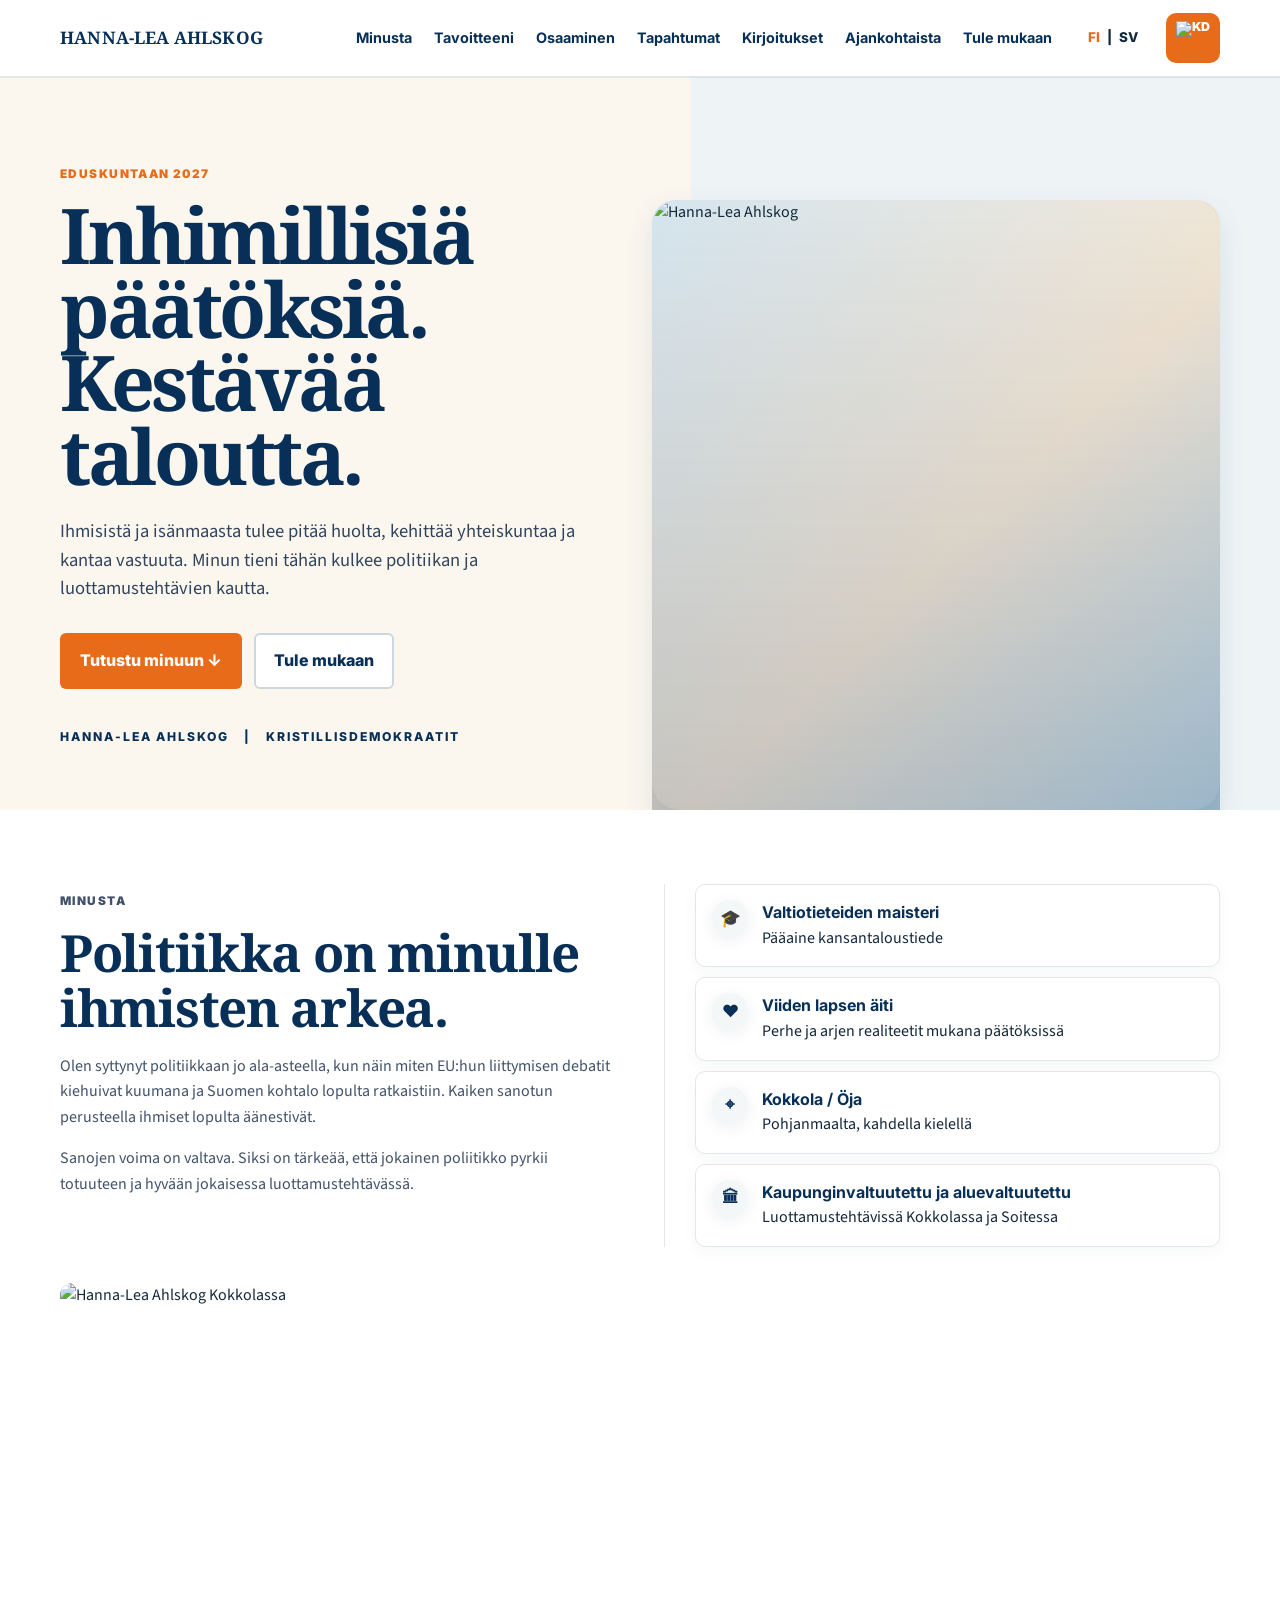
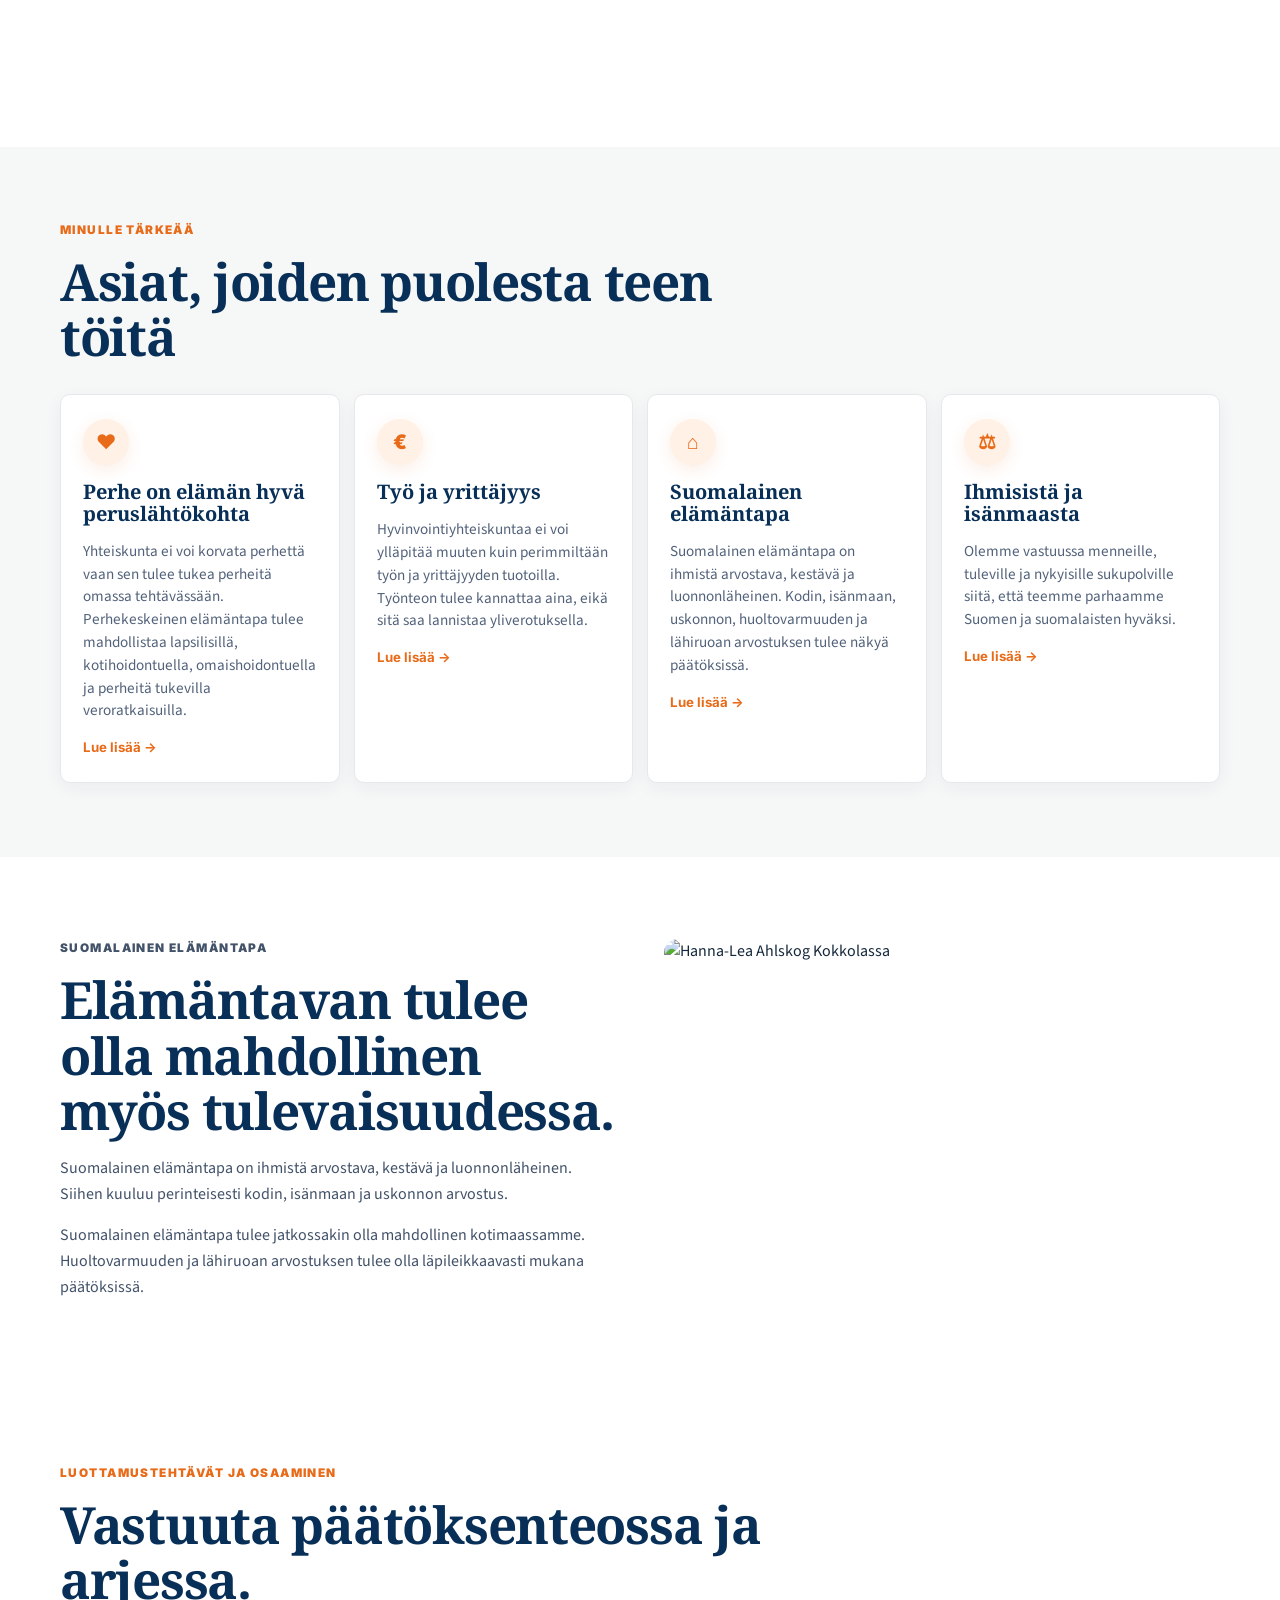
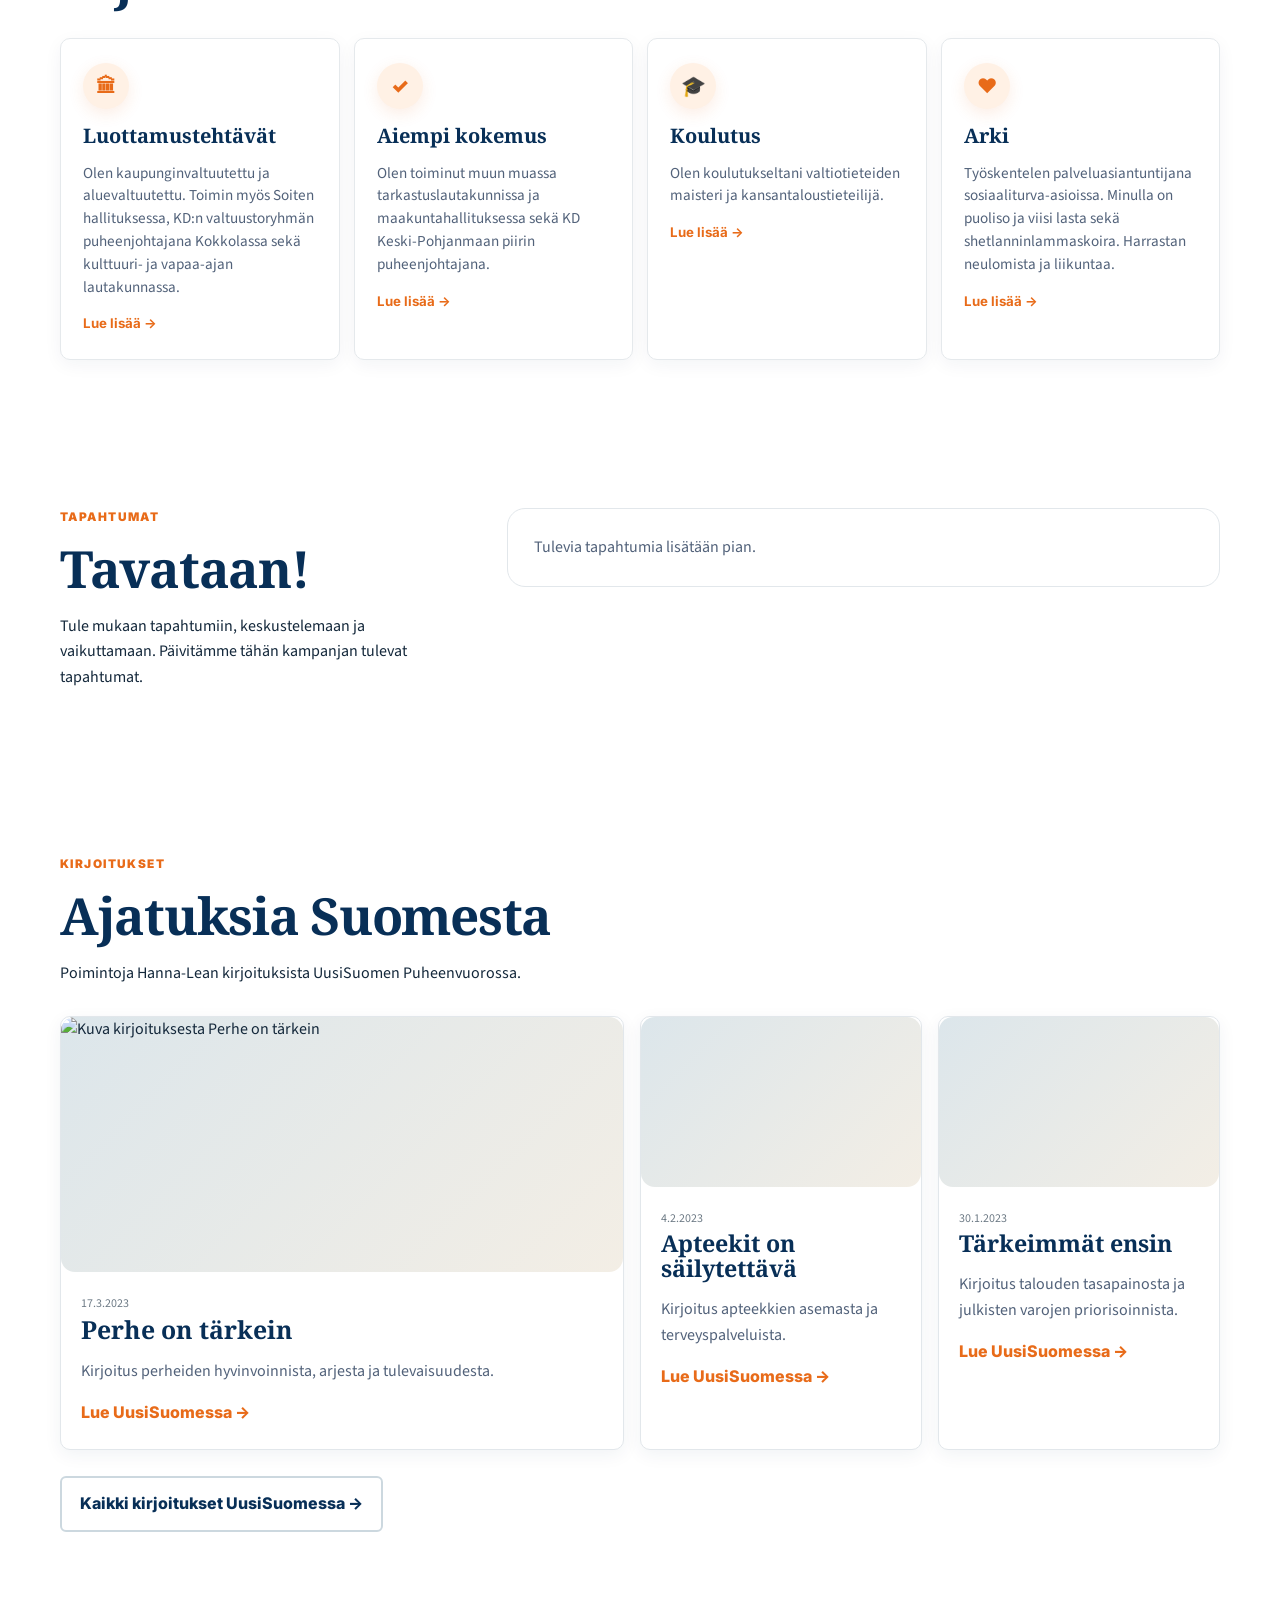
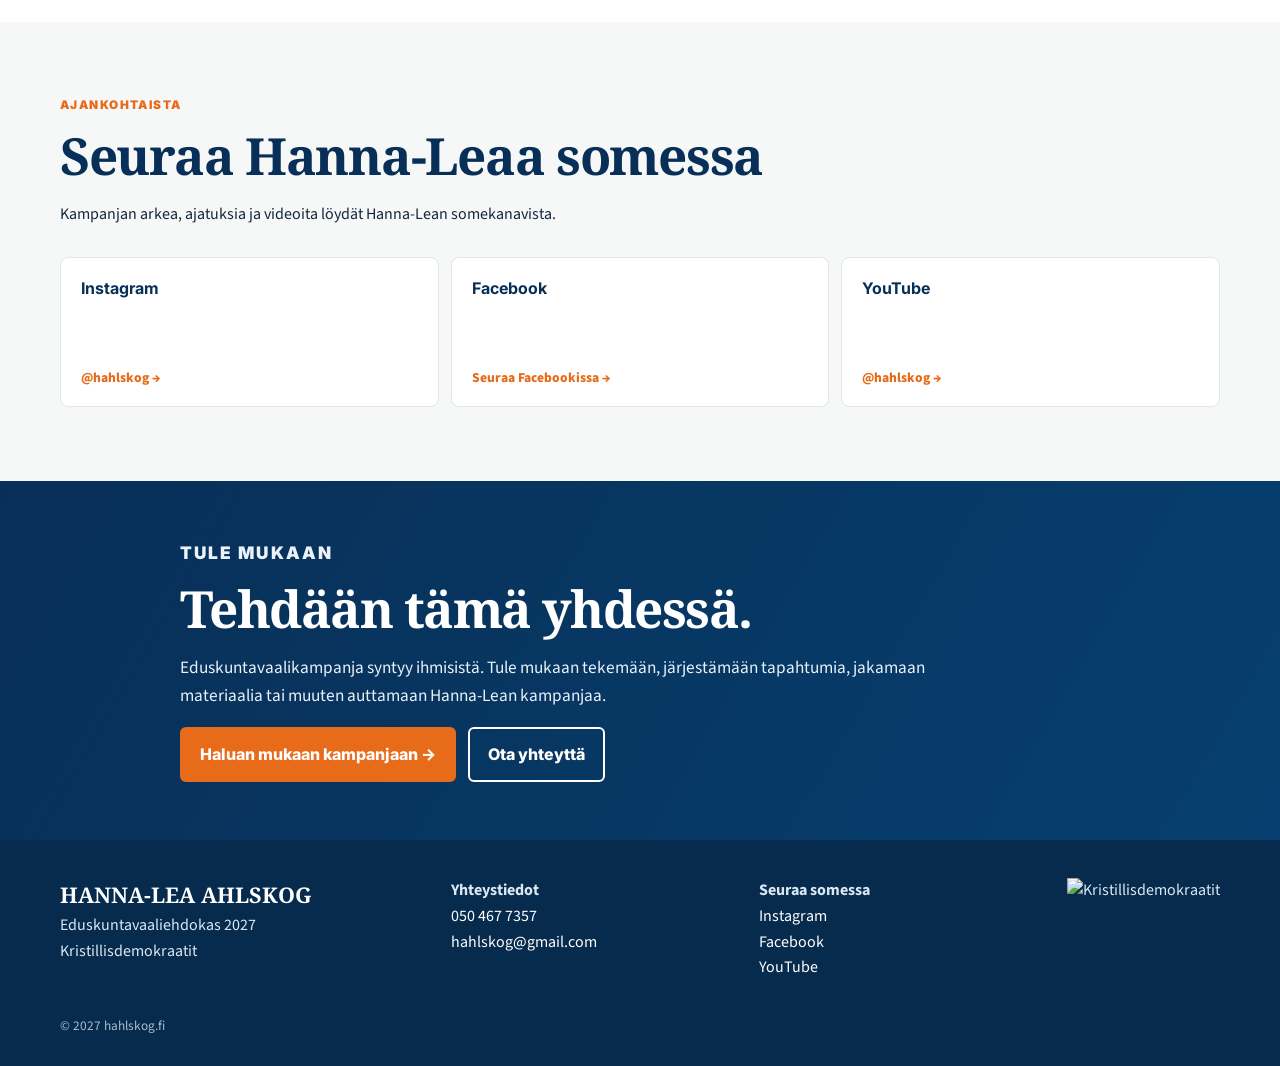
==== commit 7c11dfe0: "Update index.html" ====
--- a/index.html
+++ b/index.html
@@ -86,7 +86,7 @@
       <p>Suomalainen elämäntapa tulee jatkossakin olla mahdollinen kotimaassamme. Huoltovarmuuden ja lähiruoan arvostuksen tulee olla läpileikkaavasti mukana päätöksissä.</p>
     </div>
     <div class="about-feature about-feature-side">
-      <img src="https://www.kd.fi/app/uploads/2021/02/2021_Hanna-Lea_Ahlskog_kesakuu_2020_Kokkola_kuva_Asmo_Maanselka-scaled.jpg" alt="Hanna-Lea Ahlskog Kokkolassa" loading="lazy">
+      <img src="https://www.kd.fi/app/uploads/2022/10/2022_10plh_Hanna-Lea_Ahlskog_Vantaa_291022_KK.jpg" alt="Hanna-Lea Ahlskog Kokkolassa" loading="lazy">
     </div>
   </div>
 </section>
--- a/assets/styles.css
+++ b/assets/styles.css
@@ -282,3 +282,11 @@
   .article-card:first-child .article-thumb,.article-thumb{height:210px}
   .about-feature,.about-feature img{height:300px;max-height:300px}
 }
+
+.about-feature-side{grid-column:auto;align-self:stretch;max-height:none;border-radius:14px}
+.about-feature-side img{height:100%;min-height:330px;max-height:430px;object-fit:cover}
+.policy-card p{max-width:52ch}
+@media(max-width:900px){
+  .about-feature-side{grid-column:1}
+  .about-feature-side img{height:320px;min-height:0}
+}
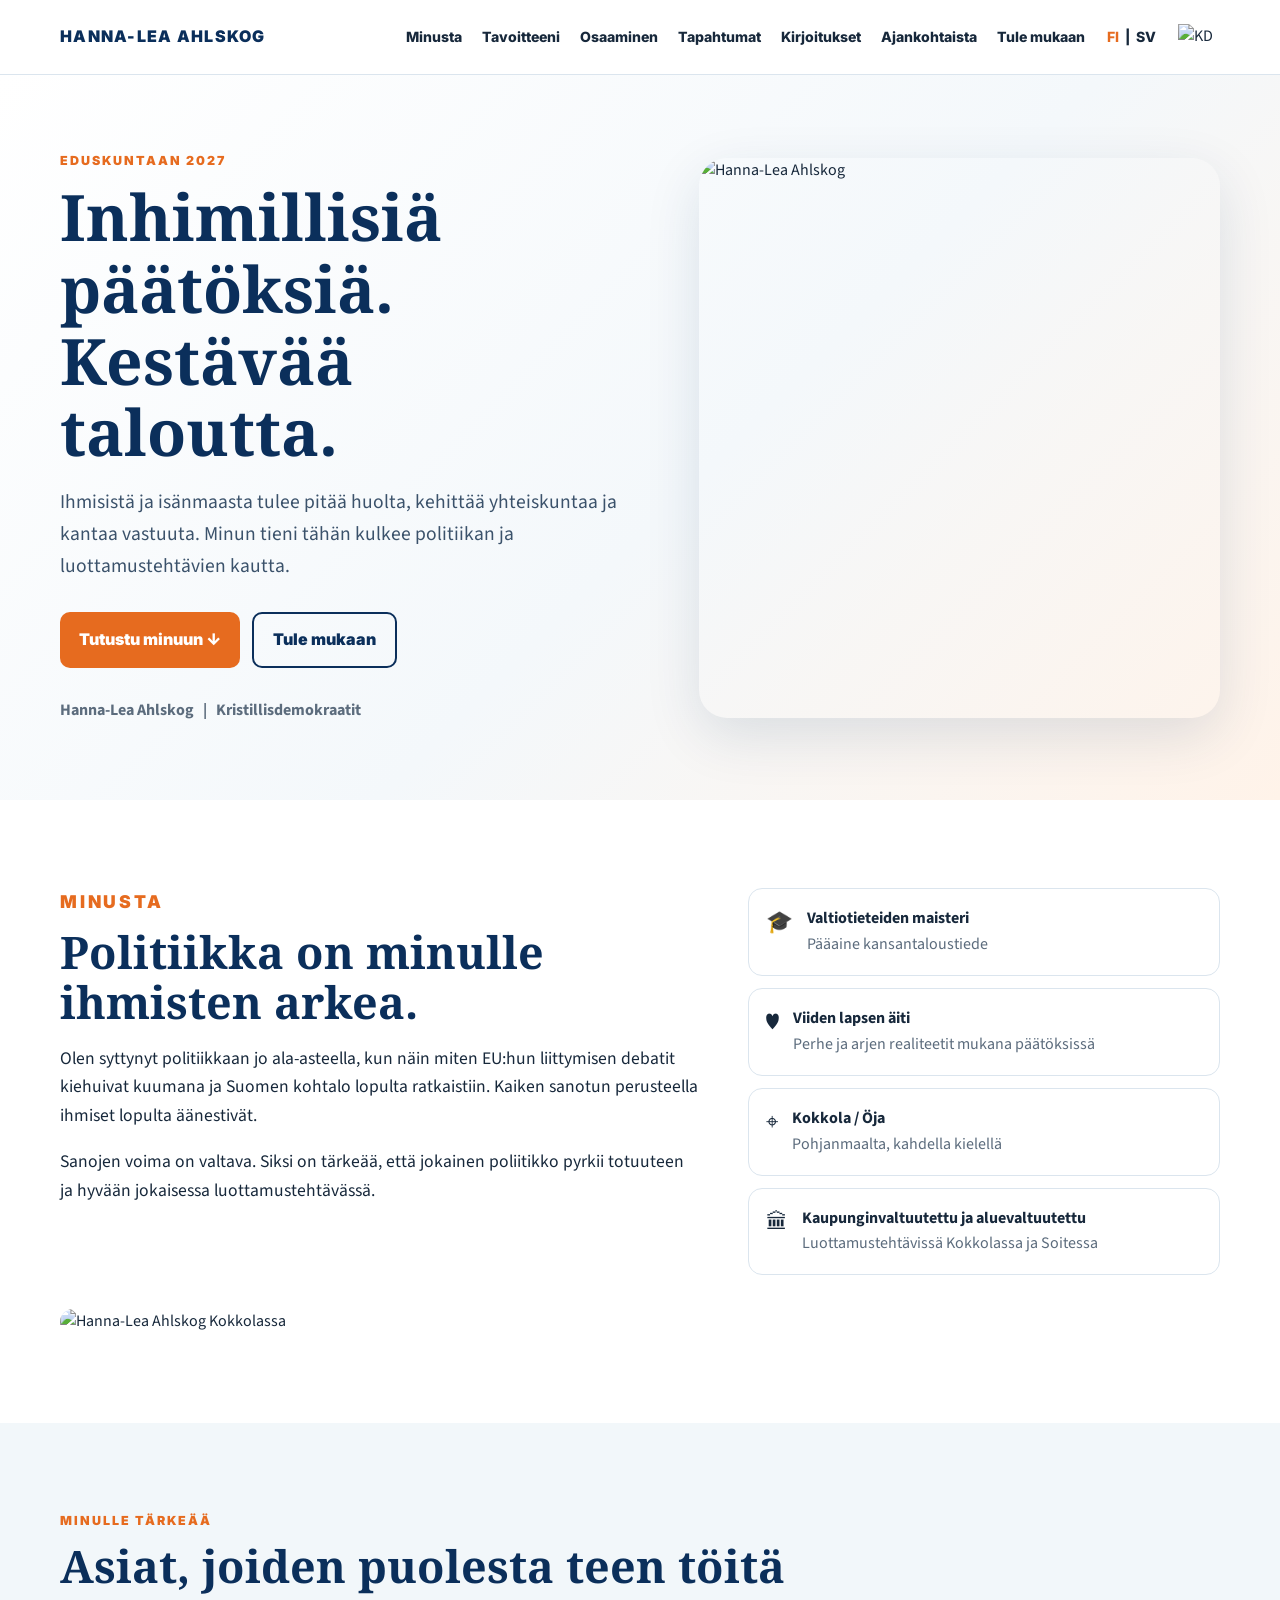
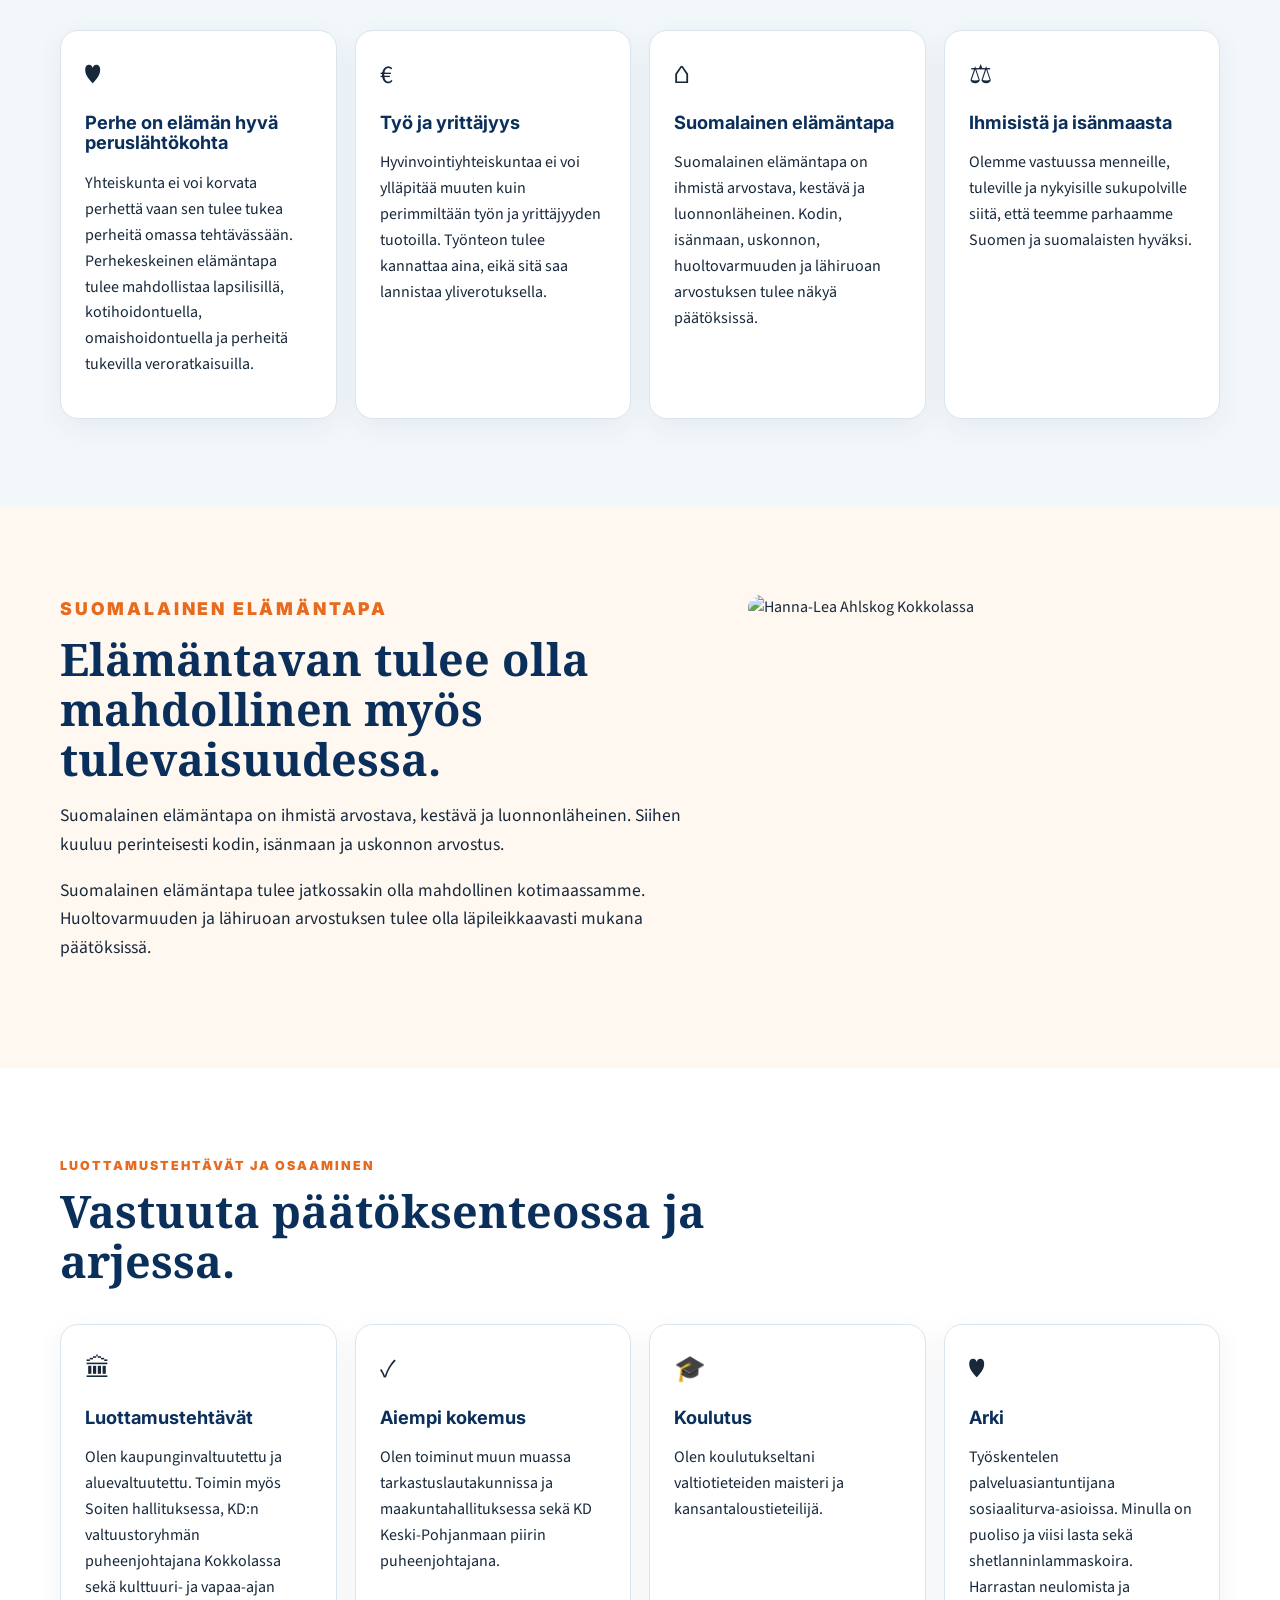
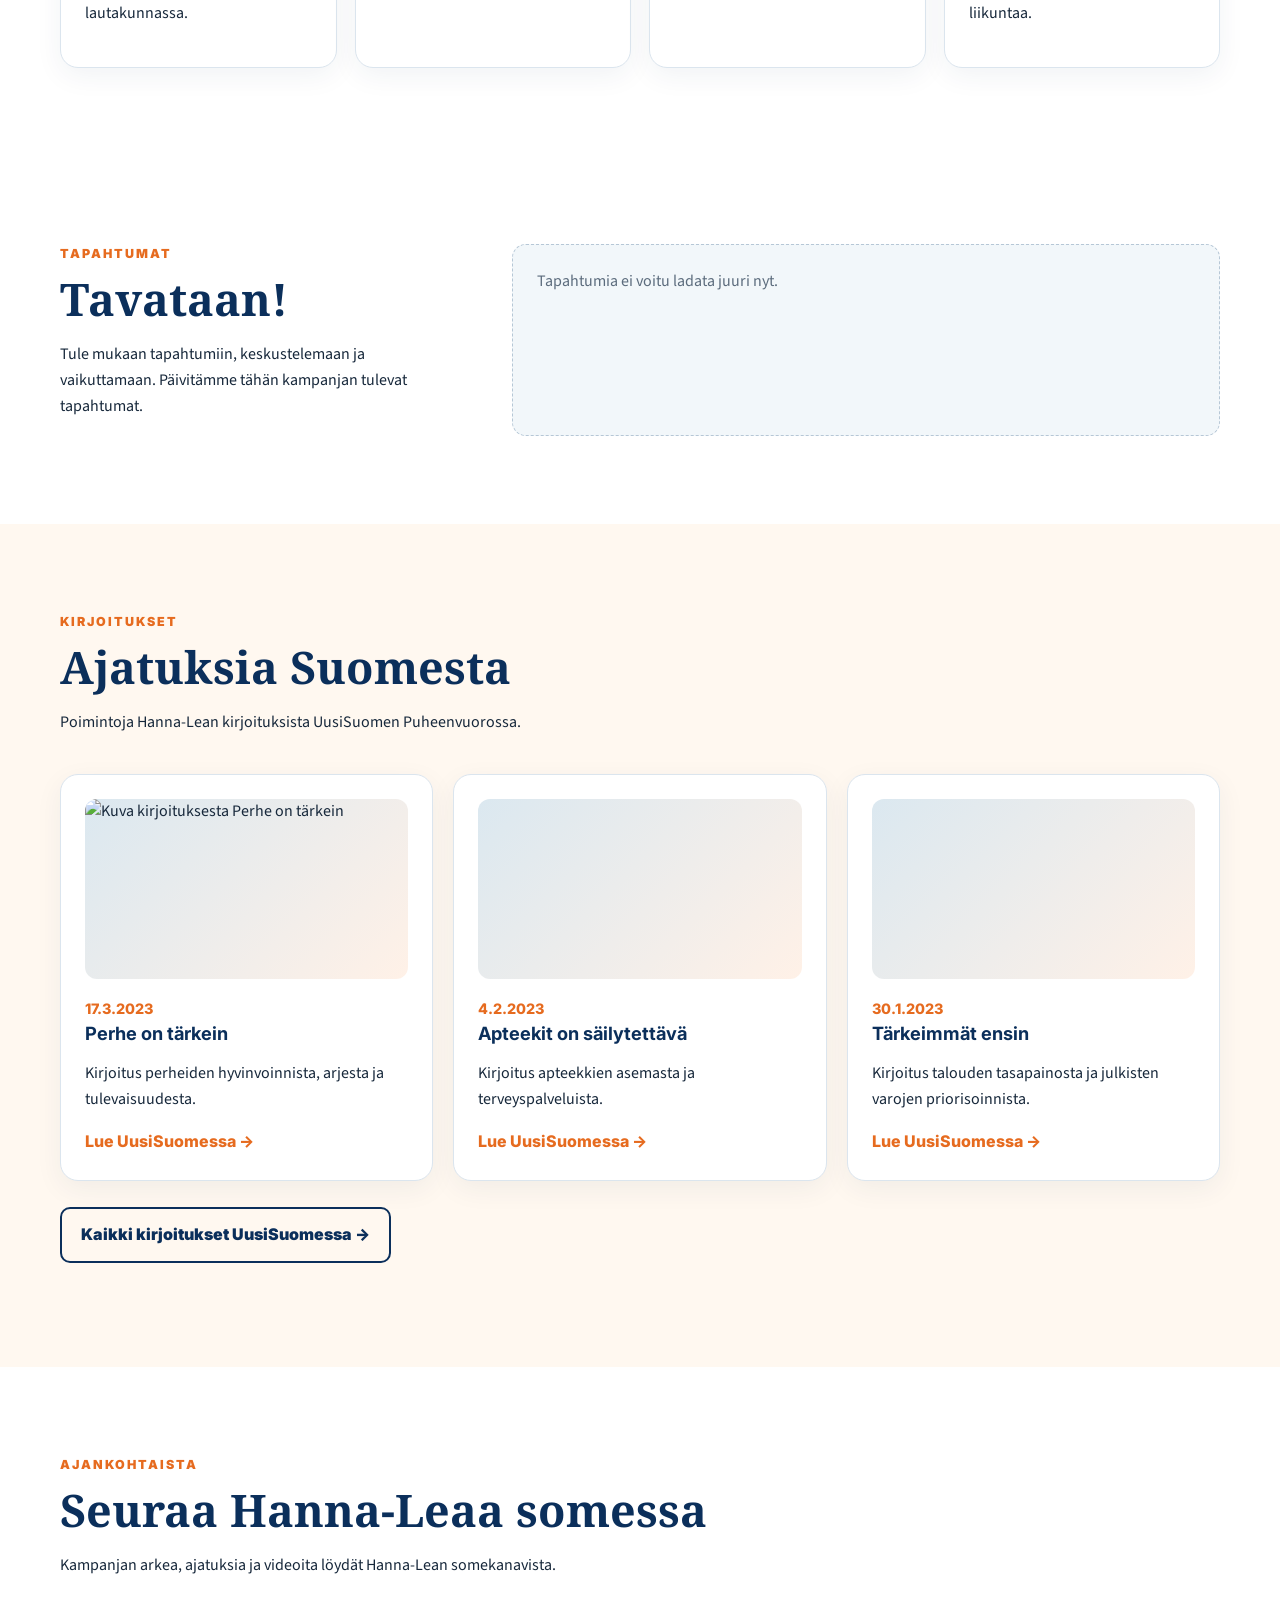
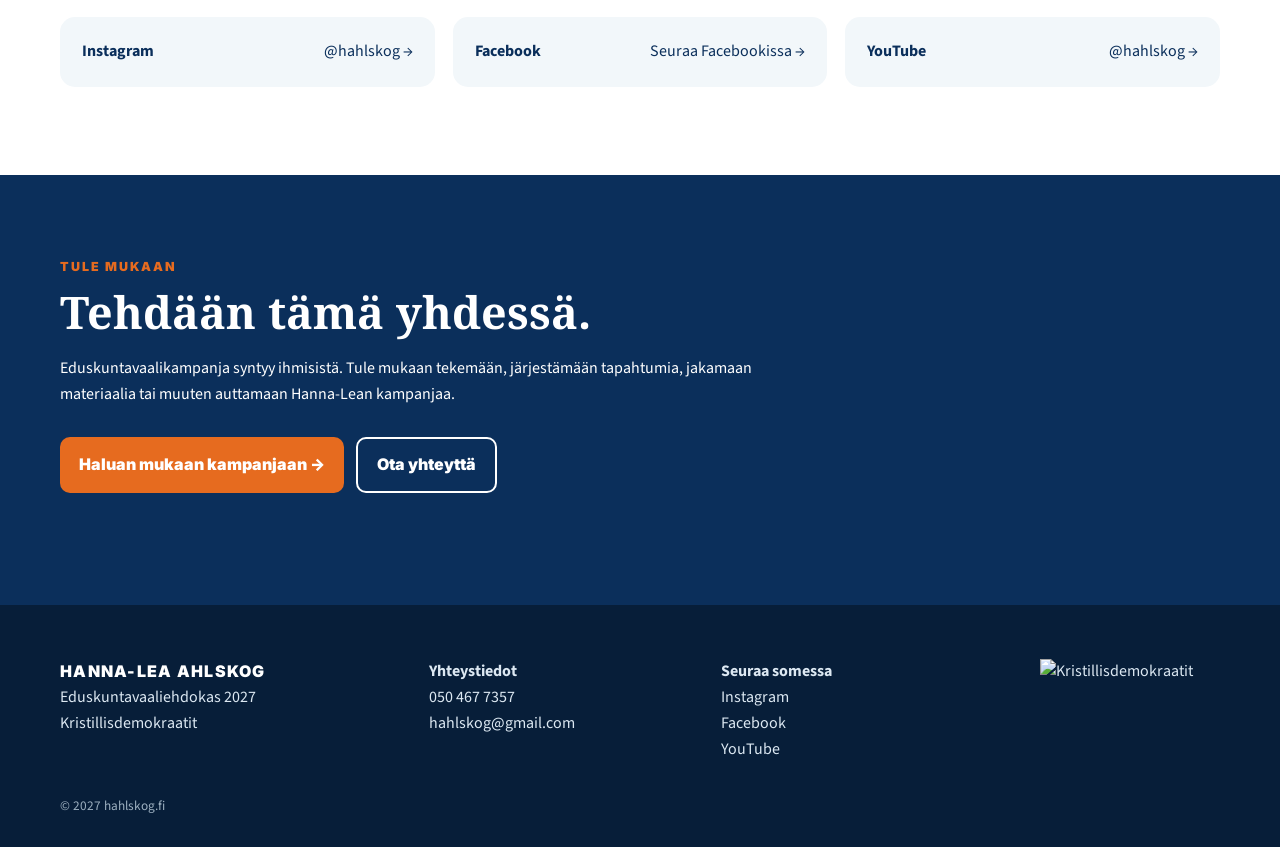
==== commit d3a190bc: "Add files via upload" ====
--- a/index.html
+++ b/index.html
@@ -5,165 +5,52 @@
   <meta name="viewport" content="width=device-width,initial-scale=1">
   <title>Hanna-Lea Ahlskog — Eduskuntaan 2027</title>
   <meta name="description" content="Hanna-Lea Ahlskog, eduskuntavaaliehdokas 2027. Kristillisdemokraatit.">
-  <link rel="stylesheet" href="assets/styles.css?v=6">
+  <link rel="stylesheet" href="assets/styles.css?v=7">
   <link rel="alternate" hreflang="sv" href="sv/">
   <link rel="alternate" hreflang="fi" href="./">
 </head>
 <body>
-<header class="site-header">
-  <div class="container header-inner">
-    <a class="brand" href="#alku">HANNA-LEA AHLSKOG</a>
-    <button class="menu-btn" data-menu aria-label="Avaa valikko" aria-expanded="false">☰</button>
-    <nav class="nav" data-nav aria-label="Päävalikko">
-      <a href="#minusta">Minusta</a>
-      <a href="#tavoitteet">Tavoitteeni</a>
-      <a href="#osaaminen">Osaaminen</a>
-      <a href="#tapahtumat">Tapahtumat</a>
-      <a href="#kirjoitukset">Kirjoitukset</a>
-      <a href="#ajankohtaista">Ajankohtaista</a>
-      <a href="mailto:hahlskog@gmail.com">Tule mukaan</a>
-    </nav>
-    <div class="lang"><span class="active">FI</span><span>|</span><a href="sv/">SV</a></div>
-    <div class="kd-badge kd-logo-small"><img src="https://www.kdpuolue.fi/kd/files/2022/06/Sydan_logo_2022.png" alt="KD"></div>
-  </div>
-</header>
-
+<header class="site-header"><div class="container header-inner">
+  <a class="brand" href="#alku">HANNA-LEA AHLSKOG</a>
+  <button class="menu-btn" data-menu aria-label="Avaa valikko" aria-expanded="false">☰</button>
+  <nav class="nav" data-nav aria-label="Päävalikko"><a href="#minusta">Minusta</a><a href="#tavoitteet">Tavoitteeni</a><a href="#osaaminen">Osaaminen</a><a href="#tapahtumat">Tapahtumat</a><a href="#kirjoitukset">Kirjoitukset</a><a href="#ajankohtaista">Ajankohtaista</a><a href="mailto:hahlskog@gmail.com">Tule mukaan</a></nav>
+  <div class="lang"><span class="active">FI</span><span>|</span><a href="sv/">SV</a></div>
+  <div class="kd-badge kd-logo-small"><img src="https://www.kdpuolue.fi/kd/files/2022/06/Sydan_logo_2022.png" alt="KD"></div>
+</div></header>
 <main id="alku">
-<section class="hero">
-  <div class="container hero-grid">
-    <div class="hero-copy">
-      <p class="eyebrow">Eduskuntaan 2027</p>
-      <h1>Inhimillisiä päätöksiä.<br>Kestävää taloutta.</h1>
-      <p class="hero-lead">Ihmisistä ja isänmaasta tulee pitää huolta, kehittää yhteiskuntaa ja kantaa vastuuta. Minun tieni tähän kulkee politiikan ja luottamustehtävien kautta.</p>
-      <div class="cta-row">
-        <a class="btn btn-primary" href="#minusta">Tutustu minuun ↓</a>
-        <a class="btn btn-secondary" href="mailto:hahlskog@gmail.com">Tule mukaan</a>
-      </div>
-      <div class="hero-meta">Hanna-Lea Ahlskog &nbsp; | &nbsp; Kristillisdemokraatit</div>
-    </div>
-    <div class="hero-photo"><img class="hero-portrait" src="https://www.kokkola.fi/app/uploads/2025/05/ahlskog.hanna-lea.9815-copy.jpg" alt="Hanna-Lea Ahlskog"></div>
-  </div>
-</section>
-
-<section class="section" id="minusta">
-  <div class="container about-grid">
-    <div class="about-copy">
-      <p class="eyebrow">Minusta</p>
-      <h2>Politiikka on minulle ihmisten arkea.</h2>
-      <p>Olen syttynyt politiikkaan jo ala-asteella, kun näin miten EU:hun liittymisen debatit kiehuivat kuumana ja Suomen kohtalo lopulta ratkaistiin. Kaiken sanotun perusteella ihmiset lopulta äänestivät.</p>
-      <p>Sanojen voima on valtava. Siksi on tärkeää, että jokainen poliitikko pyrkii totuuteen ja hyvään jokaisessa luottamustehtävässä.</p>
-    </div>
-    <div class="facts">
-      <div class="fact"><div class="fact-icon" aria-hidden="true">🎓</div><div><strong>Valtiotieteiden maisteri</strong><span>Pääaine kansantaloustiede</span></div></div>
-      <div class="fact"><div class="fact-icon" aria-hidden="true">♥</div><div><strong>Viiden lapsen äiti</strong><span>Perhe ja arjen realiteetit mukana päätöksissä</span></div></div>
-      <div class="fact"><div class="fact-icon" aria-hidden="true">⌖</div><div><strong>Kokkola / Öja</strong><span>Pohjanmaalta, kahdella kielellä</span></div></div>
-      <div class="fact"><div class="fact-icon" aria-hidden="true">🏛</div><div><strong>Kaupunginvaltuutettu ja aluevaltuutettu</strong><span>Luottamustehtävissä Kokkolassa ja Soitessa</span></div></div>
-    </div>
-    <figure class="about-feature">
-      <img src="https://www.kd.fi/app/uploads/2021/02/2021_Hanna-Lea_Ahlskog_kesakuu_2020_Kokkola_kuva_Asmo_Maanselka-scaled.jpg" alt="Hanna-Lea Ahlskog Kokkolassa" loading="lazy">
-    </figure>
-  </div>
-</section>
-
-<section class="section section-soft" id="tavoitteet">
-  <div class="container">
-    <div class="section-head"><p class="eyebrow">Minulle tärkeää</p><h2>Asiat, joiden puolesta teen töitä</h2></div>
-    <div class="cards-4">
-      <article class="policy-card"><div class="policy-icon" aria-hidden="true">♥</div><h3>Perhe on elämän hyvä peruslähtökohta</h3><p>Yhteiskunta ei voi korvata perhettä vaan sen tulee tukea perheitä omassa tehtävässään. Perhekeskeinen elämäntapa tulee mahdollistaa lapsilisillä, kotihoidontuella, omaishoidontuella ja perheitä tukevilla veroratkaisuilla.</p></article>
-      <article class="policy-card"><div class="policy-icon" aria-hidden="true">€</div><h3>Työ ja yrittäjyys</h3><p>Hyvinvointiyhteiskuntaa ei voi ylläpitää muuten kuin perimmiltään työn ja yrittäjyyden tuotoilla. Työnteon tulee kannattaa aina, eikä sitä saa lannistaa yliverotuksella.</p></article>
-      <article class="policy-card"><div class="policy-icon" aria-hidden="true">⌂</div><h3>Suomalainen elämäntapa</h3><p>Suomalainen elämäntapa on ihmistä arvostava, kestävä ja luonnonläheinen. Kodin, isänmaan, uskonnon, huoltovarmuuden ja lähiruoan arvostuksen tulee näkyä päätöksissä.</p></article>
-      <article class="policy-card"><div class="policy-icon" aria-hidden="true">⚖</div><h3>Ihmisistä ja isänmaasta</h3><p>Olemme vastuussa menneille, tuleville ja nykyisille sukupolville siitä, että teemme parhaamme Suomen ja suomalaisten hyväksi.</p></article>
-    </div>
-  </div>
-</section>
-
-<section class="section section-cream" id="elamantapa">
-  <div class="container about-grid">
-    <div class="about-copy">
-      <p class="eyebrow">Suomalainen elämäntapa</p>
-      <h2>Elämäntavan tulee olla mahdollinen myös tulevaisuudessa.</h2>
-      <p>Suomalainen elämäntapa on ihmistä arvostava, kestävä ja luonnonläheinen. Siihen kuuluu perinteisesti kodin, isänmaan ja uskonnon arvostus.</p>
-      <p>Suomalainen elämäntapa tulee jatkossakin olla mahdollinen kotimaassamme. Huoltovarmuuden ja lähiruoan arvostuksen tulee olla läpileikkaavasti mukana päätöksissä.</p>
-    </div>
-    <div class="about-feature about-feature-side">
-      <img src="https://www.kd.fi/app/uploads/2022/10/2022_10plh_Hanna-Lea_Ahlskog_Vantaa_291022_KK.jpg" alt="Hanna-Lea Ahlskog Kokkolassa" loading="lazy">
-    </div>
-  </div>
-</section>
-
-<section class="section" id="osaaminen">
-  <div class="container">
-    <div class="section-head"><p class="eyebrow">Luottamustehtävät ja osaaminen</p><h2>Vastuuta päätöksenteossa ja arjessa.</h2></div>
-    <div class="cards-4">
-      <article class="policy-card"><div class="policy-icon" aria-hidden="true">🏛</div><h3>Luottamustehtävät</h3><p>Olen kaupunginvaltuutettu ja aluevaltuutettu. Toimin myös Soiten hallituksessa, KD:n valtuustoryhmän puheenjohtajana Kokkolassa sekä kulttuuri- ja vapaa-ajan lautakunnassa.</p></article>
-      <article class="policy-card"><div class="policy-icon" aria-hidden="true">✓</div><h3>Aiempi kokemus</h3><p>Olen toiminut muun muassa tarkastuslautakunnissa ja maakuntahallituksessa sekä KD Keski-Pohjanmaan piirin puheenjohtajana.</p></article>
-      <article class="policy-card"><div class="policy-icon" aria-hidden="true">🎓</div><h3>Koulutus</h3><p>Olen koulutukseltani valtiotieteiden maisteri ja kansantaloustieteilijä.</p></article>
-      <article class="policy-card"><div class="policy-icon" aria-hidden="true">♥</div><h3>Arki</h3><p>Työskentelen palveluasiantuntijana sosiaaliturva-asioissa. Minulla on puoliso ja viisi lasta sekä shetlanninlammaskoira. Harrastan neulomista ja liikuntaa.</p></article>
-    </div>
-  </div>
-</section>
-
-<section class="section" id="tapahtumat">
-  <div class="container events-wrap">
-    <div>
-      <p class="eyebrow">Tapahtumat</p>
-      <h2>Tavataan!</h2>
-      <p>Tule mukaan tapahtumiin, keskustelemaan ja vaikuttamaan. Päivitämme tähän kampanjan tulevat tapahtumat.</p>
-    </div>
-    <div class="events-list" id="event-list" data-events>
-      <div class="empty-events">Tulevia tapahtumia lisätään pian.</div>
-    </div>
-  </div>
-</section>
-
-<section class="section section-cream" id="kirjoitukset">
-  <div class="container">
-    <div class="section-head">
-      <p class="eyebrow">Kirjoitukset</p>
-      <h2>Ajatuksia Suomesta</h2>
-      <p>Poimintoja Hanna-Lean kirjoituksista UusiSuomen Puheenvuorossa.</p>
-    </div>
-    <div class="articles-grid">
-      <article class="article-card"><div class="article-thumb article-thumb-image"><img src="https://puheenvuoro.uusisuomi.fi/wp-content/uploads/2023/03/IMG-20230317-WA0014.jpg" alt="Kuva kirjoituksesta Perhe on tärkein" loading="lazy"></div><span class="article-date">17.3.2023</span><h3>Perhe on tärkein</h3><p>Kirjoitus perheiden hyvinvoinnista, arjesta ja tulevaisuudesta.</p><a class="article-link" href="https://puheenvuoro.uusisuomi.fi/hanna-lea-ahlskog/perhe-on-tarkein/" target="_blank" rel="noopener">Lue UusiSuomessa →</a></article>
-      <article class="article-card"><div class="article-thumb"></div><span class="article-date">4.2.2023</span><h3>Apteekit on säilytettävä</h3><p>Kirjoitus apteekkien asemasta ja terveyspalveluista.</p><a class="article-link" href="https://puheenvuoro.uusisuomi.fi/author/hanna-lea-ahlskog/" target="_blank" rel="noopener">Lue UusiSuomessa →</a></article>
-      <article class="article-card"><div class="article-thumb"></div><span class="article-date">30.1.2023</span><h3>Tärkeimmät ensin</h3><p>Kirjoitus talouden tasapainosta ja julkisten varojen priorisoinnista.</p><a class="article-link" href="https://puheenvuoro.uusisuomi.fi/author/hanna-lea-ahlskog/" target="_blank" rel="noopener">Lue UusiSuomessa →</a></article>
-    </div>
-    <p style="margin-top:26px"><a class="btn btn-secondary" href="https://puheenvuoro.uusisuomi.fi/author/hanna-lea-ahlskog/" target="_blank" rel="noopener">Kaikki kirjoitukset UusiSuomessa →</a></p>
-  </div>
-</section>
-
-<section class="section social-section" id="ajankohtaista">
-  <div class="container">
-    <div class="section-head"><p class="eyebrow">Ajankohtaista</p><h2>Seuraa Hanna-Leaa somessa</h2><p>Kampanjan arkea, ajatuksia ja videoita löydät Hanna-Lean somekanavista.</p></div>
-    <div class="social-grid">
-      <a class="social-card" href="https://www.instagram.com/hahlskog" target="_blank" rel="noopener"><strong>Instagram</strong><span>@hahlskog →</span></a>
-      <a class="social-card" href="https://www.facebook.com/61590202533704/" target="_blank" rel="noopener"><strong>Facebook</strong><span>Seuraa Facebookissa →</span></a>
-      <a class="social-card" href="https://www.youtube.com/@hahlskog" target="_blank" rel="noopener"><strong>YouTube</strong><span>@hahlskog →</span></a>
-    </div>
-  </div>
-</section>
-
-<section class="join" id="mukaan">
-  <div class="container">
-    <p class="eyebrow">Tule mukaan</p>
-    <h2>Tehdään tämä yhdessä.</h2>
-    <p>Eduskuntavaalikampanja syntyy ihmisistä. Tule mukaan tekemään, järjestämään tapahtumia, jakamaan materiaalia tai muuten auttamaan Hanna-Lean kampanjaa.</p>
-    <div class="cta-row"><a class="btn btn-primary" href="mailto:hahlskog@gmail.com">Haluan mukaan kampanjaan →</a><a class="btn btn-secondary" style="border-color:white;color:white;background:transparent" href="mailto:hahlskog@gmail.com">Ota yhteyttä</a></div>
-  </div>
-</section>
+<section class="hero"><div class="container hero-grid"><div class="hero-copy">
+  <p class="eyebrow">Eduskuntaan 2027</p><h1>Inhimillisiä päätöksiä.<br>Kestävää taloutta.</h1>
+  <p class="hero-lead">Ihmisistä ja isänmaasta tulee pitää huolta, kehittää yhteiskuntaa ja kantaa vastuuta. Minun tieni tähän kulkee politiikan ja luottamustehtävien kautta.</p>
+  <div class="cta-row"><a class="btn btn-primary" href="#minusta">Tutustu minuun ↓</a><a class="btn btn-secondary" href="mailto:hahlskog@gmail.com">Tule mukaan</a></div>
+  <div class="hero-meta">Hanna-Lea Ahlskog &nbsp; | &nbsp; Kristillisdemokraatit</div>
+</div><div class="hero-photo"><img class="hero-portrait" src="https://www.kokkola.fi/app/uploads/2025/05/ahlskog.hanna-lea.9815-copy.jpg" alt="Hanna-Lea Ahlskog"></div></div></section>
+<section class="section" id="minusta"><div class="container about-grid">
+  <div class="about-copy"><p class="eyebrow">Minusta</p><h2>Politiikka on minulle ihmisten arkea.</h2><p>Olen syttynyt politiikkaan jo ala-asteella, kun näin miten EU:hun liittymisen debatit kiehuivat kuumana ja Suomen kohtalo lopulta ratkaistiin. Kaiken sanotun perusteella ihmiset lopulta äänestivät.</p><p>Sanojen voima on valtava. Siksi on tärkeää, että jokainen poliitikko pyrkii totuuteen ja hyvään jokaisessa luottamustehtävässä.</p></div>
+  <div class="facts"><div class="fact"><div class="fact-icon">🎓</div><div><strong>Valtiotieteiden maisteri</strong><span>Pääaine kansantaloustiede</span></div></div><div class="fact"><div class="fact-icon">♥</div><div><strong>Viiden lapsen äiti</strong><span>Perhe ja arjen realiteetit mukana päätöksissä</span></div></div><div class="fact"><div class="fact-icon">⌖</div><div><strong>Kokkola / Öja</strong><span>Pohjanmaalta, kahdella kielellä</span></div></div><div class="fact"><div class="fact-icon">🏛</div><div><strong>Kaupunginvaltuutettu ja aluevaltuutettu</strong><span>Luottamustehtävissä Kokkolassa ja Soitessa</span></div></div></div>
+  <figure class="about-feature"><img src="https://www.kd.fi/app/uploads/2021/02/2021_Hanna-Lea_Ahlskog_kesakuu_2020_Kokkola_kuva_Asmo_Maanselka-scaled.jpg" alt="Hanna-Lea Ahlskog Kokkolassa" loading="lazy"></figure>
+</div></section>
+<section class="section section-soft" id="tavoitteet"><div class="container"><div class="section-head"><p class="eyebrow">Minulle tärkeää</p><h2>Asiat, joiden puolesta teen töitä</h2></div><div class="cards-4">
+<article class="policy-card"><div class="policy-icon">♥</div><h3>Perhe on elämän hyvä peruslähtökohta</h3><p>Yhteiskunta ei voi korvata perhettä vaan sen tulee tukea perheitä omassa tehtävässään. Perhekeskeinen elämäntapa tulee mahdollistaa lapsilisillä, kotihoidontuella, omaishoidontuella ja perheitä tukevilla veroratkaisuilla.</p></article>
+<article class="policy-card"><div class="policy-icon">€</div><h3>Työ ja yrittäjyys</h3><p>Hyvinvointiyhteiskuntaa ei voi ylläpitää muuten kuin perimmiltään työn ja yrittäjyyden tuotoilla. Työnteon tulee kannattaa aina, eikä sitä saa lannistaa yliverotuksella.</p></article>
+<article class="policy-card"><div class="policy-icon">⌂</div><h3>Suomalainen elämäntapa</h3><p>Suomalainen elämäntapa on ihmistä arvostava, kestävä ja luonnonläheinen. Kodin, isänmaan, uskonnon, huoltovarmuuden ja lähiruoan arvostuksen tulee näkyä päätöksissä.</p></article>
+<article class="policy-card"><div class="policy-icon">⚖</div><h3>Ihmisistä ja isänmaasta</h3><p>Olemme vastuussa menneille, tuleville ja nykyisille sukupolville siitä, että teemme parhaamme Suomen ja suomalaisten hyväksi.</p></article>
+</div></div></section>
+<section class="section section-cream" id="elamantapa"><div class="container about-grid"><div class="about-copy"><p class="eyebrow">Suomalainen elämäntapa</p><h2>Elämäntavan tulee olla mahdollinen myös tulevaisuudessa.</h2><p>Suomalainen elämäntapa on ihmistä arvostava, kestävä ja luonnonläheinen. Siihen kuuluu perinteisesti kodin, isänmaan ja uskonnon arvostus.</p><p>Suomalainen elämäntapa tulee jatkossakin olla mahdollinen kotimaassamme. Huoltovarmuuden ja lähiruoan arvostuksen tulee olla läpileikkaavasti mukana päätöksissä.</p></div><div class="about-feature about-feature-side"><img src="https://www.kd.fi/app/uploads/2021/02/2021_Hanna-Lea_Ahlskog_kesakuu_2020_Kokkola_kuva_Asmo_Maanselka-scaled.jpg" alt="Hanna-Lea Ahlskog Kokkolassa" loading="lazy"></div></div></section>
+<section class="section" id="osaaminen"><div class="container"><div class="section-head"><p class="eyebrow">Luottamustehtävät ja osaaminen</p><h2>Vastuuta päätöksenteossa ja arjessa.</h2></div><div class="cards-4">
+<article class="policy-card"><div class="policy-icon">🏛</div><h3>Luottamustehtävät</h3><p>Olen kaupunginvaltuutettu ja aluevaltuutettu. Toimin myös Soiten hallituksessa, KD:n valtuustoryhmän puheenjohtajana Kokkolassa sekä kulttuuri- ja vapaa-ajan lautakunnassa.</p></article>
+<article class="policy-card"><div class="policy-icon">✓</div><h3>Aiempi kokemus</h3><p>Olen toiminut muun muassa tarkastuslautakunnissa ja maakuntahallituksessa sekä KD Keski-Pohjanmaan piirin puheenjohtajana.</p></article>
+<article class="policy-card"><div class="policy-icon">🎓</div><h3>Koulutus</h3><p>Olen koulutukseltani valtiotieteiden maisteri ja kansantaloustieteilijä.</p></article>
+<article class="policy-card"><div class="policy-icon">♥</div><h3>Arki</h3><p>Työskentelen palveluasiantuntijana sosiaaliturva-asioissa. Minulla on puoliso ja viisi lasta sekä shetlanninlammaskoira. Harrastan neulomista ja liikuntaa.</p></article>
+</div></div></section>
+<section class="section" id="tapahtumat"><div class="container events-wrap"><div><p class="eyebrow">Tapahtumat</p><h2>Tavataan!</h2><p>Tule mukaan tapahtumiin, keskustelemaan ja vaikuttamaan. Päivitämme tähän kampanjan tulevat tapahtumat.</p></div><div class="events-list" id="event-list" data-events><div class="empty-events">Tulevia tapahtumia lisätään pian.</div></div></div></section>
+<section class="section section-cream" id="kirjoitukset"><div class="container"><div class="section-head"><p class="eyebrow">Kirjoitukset</p><h2>Ajatuksia Suomesta</h2><p>Poimintoja Hanna-Lean kirjoituksista UusiSuomen Puheenvuorossa.</p></div><div class="articles-grid">
+<article class="article-card"><div class="article-thumb article-thumb-image"><img src="https://puheenvuoro.uusisuomi.fi/wp-content/uploads/2023/03/IMG-20230317-WA0014.jpg" alt="Kuva kirjoituksesta Perhe on tärkein" loading="lazy"></div><span class="article-date">17.3.2023</span><h3>Perhe on tärkein</h3><p>Kirjoitus perheiden hyvinvoinnista, arjesta ja tulevaisuudesta.</p><a class="article-link" href="https://puheenvuoro.uusisuomi.fi/hanna-lea-ahlskog/perhe-on-tarkein/" target="_blank" rel="noopener">Lue UusiSuomessa →</a></article>
+<article class="article-card"><div class="article-thumb"></div><span class="article-date">4.2.2023</span><h3>Apteekit on säilytettävä</h3><p>Kirjoitus apteekkien asemasta ja terveyspalveluista.</p><a class="article-link" href="https://puheenvuoro.uusisuomi.fi/author/hanna-lea-ahlskog/" target="_blank" rel="noopener">Lue UusiSuomessa →</a></article>
+<article class="article-card"><div class="article-thumb"></div><span class="article-date">30.1.2023</span><h3>Tärkeimmät ensin</h3><p>Kirjoitus talouden tasapainosta ja julkisten varojen priorisoinnista.</p><a class="article-link" href="https://puheenvuoro.uusisuomi.fi/author/hanna-lea-ahlskog/" target="_blank" rel="noopener">Lue UusiSuomessa →</a></article>
+</div><p class="articles-more"><a class="btn btn-secondary" href="https://puheenvuoro.uusisuomi.fi/author/hanna-lea-ahlskog/" target="_blank" rel="noopener">Kaikki kirjoitukset UusiSuomessa →</a></p></div></section>
+<section class="section social-section" id="ajankohtaista"><div class="container"><div class="section-head"><p class="eyebrow">Ajankohtaista</p><h2>Seuraa Hanna-Leaa somessa</h2><p>Kampanjan arkea, ajatuksia ja videoita löydät Hanna-Lean somekanavista.</p></div><div class="social-grid"><a class="social-card" href="https://www.instagram.com/hahlskog" target="_blank" rel="noopener"><strong>Instagram</strong><span>@hahlskog →</span></a><a class="social-card" href="https://www.facebook.com/61590202533704/" target="_blank" rel="noopener"><strong>Facebook</strong><span>Seuraa Facebookissa →</span></a><a class="social-card" href="https://www.youtube.com/@hahlskog" target="_blank" rel="noopener"><strong>YouTube</strong><span>@hahlskog →</span></a></div></div></section>
+<section class="join" id="mukaan"><div class="container"><p class="eyebrow">Tule mukaan</p><h2>Tehdään tämä yhdessä.</h2><p>Eduskuntavaalikampanja syntyy ihmisistä. Tule mukaan tekemään, järjestämään tapahtumia, jakamaan materiaalia tai muuten auttamaan Hanna-Lean kampanjaa.</p><div class="cta-row"><a class="btn btn-primary" href="mailto:hahlskog@gmail.com">Haluan mukaan kampanjaan →</a><a class="btn btn-secondary join-secondary" href="mailto:hahlskog@gmail.com">Ota yhteyttä</a></div></div></section>
 </main>
-
-<footer class="footer">
-  <div class="container">
-    <div class="footer-grid">
-      <div><div class="footer-brand">HANNA-LEA AHLSKOG</div><div>Eduskuntavaaliehdokas 2027<br>Kristillisdemokraatit</div></div>
-      <div><strong>Yhteystiedot</strong><br><a href="tel:+358504677357">050 467 7357</a><br><a href="mailto:hahlskog@gmail.com">hahlskog@gmail.com</a></div>
-      <div><strong>Seuraa somessa</strong><br><a href="https://www.instagram.com/hahlskog" target="_blank" rel="noopener">Instagram</a><br><a href="https://www.facebook.com/61590202533704/" target="_blank" rel="noopener">Facebook</a><br><a href="https://www.youtube.com/@hahlskog" target="_blank" rel="noopener">YouTube</a></div>
-      <div class="kd-footer-logo"><img src="https://www.kdpuolue.fi/kd/files/2022/10/KD_logotekstilogo_valkoinen_RGB.png" alt="Kristillisdemokraatit"></div>
-    </div>
-    <small>© 2027 hahlskog.fi</small>
-  </div>
-</footer>
+<footer class="footer"><div class="container"><div class="footer-grid"><div><div class="footer-brand">HANNA-LEA AHLSKOG</div><div>Eduskuntavaaliehdokas 2027<br>Kristillisdemokraatit</div></div><div><strong>Yhteystiedot</strong><br><a href="tel:+358504677357">050 467 7357</a><br><a href="mailto:hahlskog@gmail.com">hahlskog@gmail.com</a></div><div><strong>Seuraa somessa</strong><br><a href="https://www.instagram.com/hahlskog" target="_blank" rel="noopener">Instagram</a><br><a href="https://www.facebook.com/61590202533704/" target="_blank" rel="noopener">Facebook</a><br><a href="https://www.youtube.com/@hahlskog" target="_blank" rel="noopener">YouTube</a></div><div class="kd-footer-logo"><img src="https://www.kdpuolue.fi/kd/files/2022/10/KD_logotekstilogo_valkoinen_RGB.png" alt="Kristillisdemokraatit"></div></div><small>© 2027 hahlskog.fi</small></div></footer>
 <script src="assets/site.js"></script>
-</body>
-</html>
+</body></html>
--- a/assets/styles.css
+++ b/assets/styles.css
@@ -1,292 +1,7 @@
-@import url("https://fonts.googleapis.com/css2?family=Inter:wght@500;600;700;800;900&family=Noto+Serif:wght@600;700;800&family=Source+Sans+3:ital,wght@0,400;0,600;0,700;1,400&display=swap");
-
-
-:root{
-  --navy:#0b2f5b;
-  --navy-2:#173f70;
-  --orange:#f07a16;
-  --sky:#eef6fb;
-  --cream:#fffaf4;
-  --ink:#132238;
-  --muted:#607087;
-  --line:#dbe5ee;
-  --white:#ffffff;
-  --shadow:0 18px 50px rgba(11,47,91,.10);
-  --radius:22px;
-}
-*{box-sizing:border-box}
-html{scroll-behavior:smooth}
-body{margin:0;font-family:"Source Sans 3","Source Sans Pro",Arial,sans-serif;color:var(--ink);background:#fff;line-height:1.6}
-img{max-width:100%;display:block}
-a{color:inherit}
-.container{width:min(1160px,calc(100% - 36px));margin-inline:auto}
-.site-header{position:sticky;top:0;z-index:50;background:rgba(255,255,255,.94);backdrop-filter:blur(14px);border-bottom:1px solid rgba(219,229,238,.9)}
-.header-inner{height:74px;display:flex;align-items:center;gap:28px}
-.brand{font-family:"Noto Serif",Georgia,serif;font-weight:700;letter-spacing:.02em;color:var(--navy);font-size:1.35rem;text-decoration:none;white-space:nowrap}
-.nav{margin-left:auto;display:flex;align-items:center;gap:22px;font-size:.94rem;font-weight:700}
-.nav a{text-decoration:none;color:var(--navy)}
-.nav a:hover{color:var(--orange)}
-.lang{display:flex;align-items:center;gap:7px;font-size:.84rem;font-weight:800;margin-left:8px}
-.lang a{text-decoration:none}
-.lang .active{color:var(--orange)}
-.kd-badge{background:var(--orange);color:#fff;border-radius:10px;padding:8px 10px;font-weight:900;line-height:1;text-align:center;font-size:.77rem}
-.menu-btn{display:none;margin-left:auto;background:none;border:0;font-size:1.6rem;color:var(--navy)}
-.hero{background:linear-gradient(100deg,rgba(238,246,251,.98),rgba(255,250,244,.88));overflow:hidden}
-.hero-grid{min-height:610px;display:grid;grid-template-columns:1.02fr .98fr;align-items:stretch}
-.hero-copy{padding:86px 44px 78px 0;align-self:center}
-.eyebrow{color:var(--orange);font-size:.78rem;font-weight:900;letter-spacing:.18em;text-transform:uppercase;margin:0 0 14px}
-h1,h2,h3{font-family:"Noto Serif",Georgia,serif;color:var(--navy);line-height:1.08;margin-top:0}
-h1{font-size:clamp(3rem,6vw,5.6rem);letter-spacing:-.04em;margin-bottom:24px}
-h2{font-size:clamp(2.25rem,4vw,4rem);letter-spacing:-.03em;margin-bottom:18px}
-h3{font-size:1.45rem;margin-bottom:10px}
-.hero-lead{font-size:1.18rem;max-width:650px;margin:0 0 30px;color:#33455c}
-.cta-row{display:flex;flex-wrap:wrap;gap:12px}
-.btn{display:inline-flex;align-items:center;justify-content:center;gap:8px;border-radius:11px;padding:13px 20px;font-weight:800;text-decoration:none;border:2px solid transparent;transition:.18s ease}
-.btn-primary{background:var(--orange);color:#fff}
-.btn-primary:hover{transform:translateY(-1px)}
-.btn-secondary{border-color:var(--navy);color:var(--navy);background:#fff}
-.hero-meta{margin-top:38px;color:var(--navy);font-size:.76rem;font-weight:800;letter-spacing:.16em;text-transform:uppercase}
-.hero-photo{min-height:610px;position:relative;background:
-  linear-gradient(180deg,rgba(11,47,91,.02),rgba(11,47,91,.20)),
-  linear-gradient(135deg,#d9e9f2 0%,#f7e9d6 55%,#bfd8e5 100%);
-display:flex;align-items:center;justify-content:center}
-.photo-placeholder{width:74%;aspect-ratio:4/5;border-radius:28px;border:1px dashed rgba(11,47,91,.32);display:flex;align-items:center;justify-content:center;text-align:center;padding:28px;color:var(--navy);background:rgba(255,255,255,.45);box-shadow:var(--shadow)}
-.section{padding:94px 0}
-.section-soft{background:var(--sky)}
-.section-cream{background:var(--cream)}
-.about-grid{display:grid;grid-template-columns:1.15fr .85fr;gap:46px;align-items:center}
-.about-photo{aspect-ratio:4/5;border-radius:var(--radius);background:linear-gradient(145deg,#d9e9f2,#f8efe4);display:flex;align-items:center;justify-content:center;text-align:center;padding:30px;color:var(--navy);border:1px dashed rgba(11,47,91,.25)}
-.about-copy p{color:#425269}
-.facts{display:grid;gap:20px;border-left:1px solid var(--line);padding-left:30px}
-.fact{display:grid;grid-template-columns:38px 1fr;gap:12px;align-items:start}
-.fact-icon{width:34px;height:34px;border-radius:50%;display:grid;place-items:center;background:#fff;color:var(--navy);font-weight:900;box-shadow:0 4px 16px rgba(11,47,91,.08)}
-.fact strong{color:var(--navy);display:block}
-.section-head{max-width:760px;margin-bottom:36px}
-.cards-4{display:grid;grid-template-columns:repeat(4,1fr);gap:16px}
-.policy-card,.event-card,.article-card{background:#fff;border:1px solid var(--line);border-radius:18px;padding:24px;box-shadow:0 8px 24px rgba(11,47,91,.05)}
-.policy-icon{width:46px;height:46px;border-radius:50%;display:grid;place-items:center;background:#fff3e8;color:var(--orange);font-weight:900;font-size:1.35rem;margin-bottom:16px;box-shadow:0 5px 16px rgba(230,107,31,.12)}
-.policy-card p,.event-card p,.article-card p{color:#52627a;margin-bottom:0}
-.events-wrap{display:grid;grid-template-columns:.75fr 1.65fr;gap:38px;align-items:start}
-.events-list{display:grid;gap:14px}
-.event-card{display:grid;grid-template-columns:95px 1fr;gap:20px;padding:18px 20px}
-.date-block{border-radius:14px;background:#fff3e8;color:var(--orange);font-weight:900;text-align:center;padding:14px 8px;line-height:1.05}
-.date-block .day{font-size:1.8rem;display:block}
-.event-meta{font-size:.9rem;color:var(--muted)}
-.empty-events{background:#fff;border:1px solid var(--line);border-radius:18px;padding:26px;color:#52627a}
-.articles-grid{display:grid;grid-template-columns:repeat(3,1fr);gap:18px}
-.article-thumb{height:150px;border-radius:14px;background:linear-gradient(145deg,#d9e9f2,#f8efe4);margin-bottom:18px}
-.article-date{color:var(--muted);font-size:.82rem}
-.article-link{display:inline-block;margin-top:16px;color:var(--navy);font-weight:800;text-decoration:none}
-.article-link:hover{color:var(--orange)}
-.join{padding:84px 0;background:linear-gradient(110deg,var(--navy),#164d83);color:white}
-.join h2{color:white}
-.join p{max-width:760px;font-size:1.08rem;color:#eaf2f8}
-.footer{background:#08284e;color:#dbe8f4;padding:42px 0 30px}
-.footer-grid{display:grid;grid-template-columns:1.3fr 1fr 1fr auto;gap:34px;align-items:start}
-.footer a{color:#fff;text-decoration:none}
-.footer small{display:block;margin-top:34px;color:#a8bdd0}
-.footer-brand{font-family:"Noto Serif",Georgia,serif;color:white;font-size:1.35rem;font-weight:700}
-.kicker{font-size:.95rem;color:var(--orange);font-weight:800}
-@media (max-width:900px){
-  .nav{display:none;position:absolute;top:74px;left:0;right:0;background:#fff;padding:20px 24px;border-bottom:1px solid var(--line);flex-direction:column;align-items:flex-start}
-  .nav.open{display:flex}
-  .menu-btn{display:block}
-  .hero-grid{grid-template-columns:1fr}
-  .hero-copy{padding:60px 0 36px}
-  .hero-photo{min-height:430px}
-  .about-grid{grid-template-columns:1fr}
-  .facts{border-left:0;border-top:1px solid var(--line);padding-left:0;padding-top:28px}
-  .cards-4{grid-template-columns:1fr 1fr}
-  .events-wrap{grid-template-columns:1fr}
-  .articles-grid{grid-template-columns:1fr}
-  .footer-grid{grid-template-columns:1fr 1fr}
-}
-@media (max-width:560px){
-  .container{width:min(100% - 24px,1160px)}
-  .header-inner{height:66px}
-  .brand{font-size:1.05rem}
-  .kd-badge{display:none}
-  .lang{margin-left:0}
-  .hero-copy{padding-top:46px}
-  h1{font-size:3.25rem}
-  .hero-photo{min-height:340px}
-  .section{padding:68px 0}
-  .cards-4{grid-template-columns:1fr}
-  .event-card{grid-template-columns:80px 1fr}
-  .footer-grid{grid-template-columns:1fr}
-}
-
-/* Campaign imagery and identity */
-.hero-portrait{width:74%;aspect-ratio:4/5;object-fit:cover;object-position:center top;border-radius:28px;box-shadow:var(--shadow);display:block}
-.about-photo{overflow:hidden;padding:0!important}
-.about-photo img{width:100%;height:100%;min-height:420px;object-fit:cover;object-position:center top;display:block}
-.fact-icon{font-size:1.05rem;line-height:1}
-.kd-logo-small img{display:block;width:34px;height:34px;object-fit:contain}
-.kd-footer-logo img{display:block;width:min(260px,100%);height:auto;background:transparent;border-radius:0;padding:0}
-@media(max-width:700px){.hero-portrait{width:88%;max-height:520px}.about-photo img{min-height:360px}.kd-logo-small{display:none}}
-
-/* Social links */
-.social-section{background:#fff}
-.social-grid{display:grid;grid-template-columns:repeat(3,1fr);gap:18px}
-.social-card{display:flex;min-height:150px;flex-direction:column;justify-content:space-between;padding:26px;border:1px solid var(--line);border-radius:18px;background:var(--cream);text-decoration:none;box-shadow:0 8px 24px rgba(11,47,91,.05);transition:.18s ease}
-.social-card:hover{transform:translateY(-2px);box-shadow:var(--shadow)}
-.social-card strong{font-family:"Noto Serif",Georgia,serif;color:var(--navy);font-size:1.55rem}
-.social-card span{color:var(--orange);font-weight:800}
-@media(max-width:700px){.social-grid{grid-template-columns:1fr}}
-
-/* KD typography */
-.nav,.lang,.kd-badge,.eyebrow,.btn,.hero-meta,.fact strong,.article-link,
-.event-meta,.policy-icon,.fact-icon,.kicker{
-  font-family:"Inter",Arial,sans-serif;
-}
-
-/* Additional campaign imagery */
-.about-feature{
-  grid-column:1 / -1;
-  margin:8px 0 0;
-  border-radius:22px;
-  overflow:hidden;
-  box-shadow:var(--shadow);
-  max-height:430px;
-}
-.about-feature img{
-  width:100%;
-  height:430px;
-  object-fit:cover;
-  object-position:center 38%;
-}
-.article-thumb-image{
-  overflow:hidden;
-  padding:0;
-}
-.article-thumb-image img{
-  width:100%;
-  height:100%;
-  object-fit:cover;
-  object-position:center;
-}
-
-/* White KD logo directly on dark footer, without a white panel */
-.kd-footer-logo,
-.kd-footer-logo img{
-  background:transparent!important;
-  border:0!important;
-  box-shadow:none!important;
-}
-.kd-footer-logo img{
-  padding:0!important;
-  border-radius:0!important;
-}
-
-@media(max-width:700px){
-  .about-feature{max-height:320px}
-  .about-feature img{height:320px}
-}
-
-
-/* =========================================================
-   Campaign visual refresh — compact, image-led KD look
-   ========================================================= */
-:root{
-  --navy:#082f57;
-  --orange:#e86b19;
-  --cream:#fbf7ef;
-  --soft:#f5f7f8;
-  --line:#e2e7eb;
-  --shadow:0 10px 28px rgba(8,47,87,.10);
-}
-body{background:#fff;color:#14283b}
-.site-header{background:rgba(255,255,255,.96);box-shadow:0 1px 0 rgba(8,47,87,.08)}
-.header-inner{min-height:76px}
-.brand{font-size:1.08rem;letter-spacing:.01em;color:var(--navy)}
-.nav a{font-size:.9rem}
-.hero{background:linear-gradient(90deg,#fbf7ef 0%,#fbf7ef 54%,#eef4f6 54%,#eef4f6 100%);padding:34px 0 0}
-.hero-grid{align-items:end;gap:0;min-height:570px}
-.hero-copy{padding:54px 58px 64px 0;max-width:690px}
-.hero h1{font-size:clamp(3rem,6vw,5.6rem);line-height:.96;letter-spacing:-.045em;max-width:780px}
-.hero-lead{font-size:1.16rem;max-width:620px;line-height:1.55}
-.hero-photo{height:570px;border-radius:24px 24px 0 0;overflow:hidden;box-shadow:var(--shadow)}
-.hero-portrait{width:100%;height:100%;object-fit:cover;object-position:center 20%}
-.eyebrow{letter-spacing:.12em;font-size:.74rem}
-.btn{border-radius:6px;padding:13px 18px;box-shadow:none}
-.btn-primary{background:var(--orange)}
-.btn-secondary{background:#fff;border-color:#ccd8df}
-
-.section{padding:74px 0}
-.section-head{max-width:720px;margin-bottom:30px}
-.section-head h2,.about-copy h2,.events-wrap h2{font-size:clamp(2rem,4vw,3.2rem);letter-spacing:-.025em}
-
-.about-grid{grid-template-columns:1fr 1fr;gap:28px 48px;align-items:start}
-.about-copy{padding-top:8px}
-.facts{display:grid;gap:10px}
-.fact{background:#fff;border:1px solid var(--line);border-radius:10px;padding:15px 16px;box-shadow:0 5px 16px rgba(8,47,87,.04)}
-.fact-icon{width:36px;height:36px;border-radius:50%;background:#f4f7f8;display:grid;place-items:center}
-.about-feature{grid-column:1/-1;max-height:390px;border-radius:12px;box-shadow:none}
-.about-feature img{height:390px;object-position:center 35%}
-
-.section-soft{background:#f6f7f7}
-.cards-4{gap:14px}
-.policy-card{border-radius:10px;border:1px solid #e5e9ec;padding:24px 22px;box-shadow:0 5px 18px rgba(8,47,87,.05);transition:transform .18s ease,box-shadow .18s ease}
-.policy-card:hover{transform:translateY(-2px);box-shadow:0 10px 25px rgba(8,47,87,.09)}
-.policy-icon{width:46px;height:46px;border-radius:50%;font-size:1.25rem;background:#fff1e5;color:var(--orange)}
-.policy-card h3{font-size:1.25rem;margin-bottom:9px}
-.policy-card p{font-size:.95rem;line-height:1.5}
-.policy-card::after{content:"Lue lisää  →";display:block;margin-top:15px;color:var(--orange);font-family:"Inter",Arial,sans-serif;font-size:.83rem;font-weight:700}
-
-.events-wrap{grid-template-columns:.72fr 1.28fr;gap:46px}
-.event-card{border-radius:10px;border:1px solid var(--line);box-shadow:0 5px 18px rgba(8,47,87,.05)}
-.date-block{background:#fff5e9;color:var(--orange);border-radius:8px}
-.date-block .day{font-family:"Noto Serif",Georgia,serif}
-
-.section-cream{background:#fff}
-.articles-grid{grid-template-columns:1.5fr .75fr .75fr;gap:16px;align-items:stretch}
-.article-card{border:1px solid var(--line);border-radius:10px;overflow:hidden;padding:0 20px 22px;background:#fff;box-shadow:0 5px 18px rgba(8,47,87,.06)}
-.article-thumb{height:170px;margin:0 -20px 18px;background:linear-gradient(135deg,#dce6eb,#f3eee5)}
-.article-card:first-child .article-thumb{height:255px}
-.article-card:first-child h3{font-size:1.55rem}
-.article-thumb img{width:100%;height:100%;object-fit:cover}
-.article-date{font-size:.75rem;color:#6d7a85}
-.article-link{color:var(--orange)}
-
-.social-section{background:#f6f7f7}
-.social-grid{gap:12px}
-.social-card{border-radius:8px;box-shadow:none;border:1px solid var(--line);padding:18px 20px;background:#fff}
-.social-card strong{font-family:"Inter",Arial,sans-serif;font-size:1rem}
-.social-card span{font-size:.85rem}
-
-.join{background:linear-gradient(120deg,#082f57,#063f6f);padding:58px 0}
-.join .container{max-width:920px}
-.join h2{font-size:clamp(2.2rem,4vw,3.5rem)}
-
-.footer{background:#062b4d;padding-top:38px}
-.footer-grid{align-items:start}
-.kd-footer-logo,.kd-footer-logo img{background:transparent!important;border:0!important;box-shadow:none!important}
-.kd-footer-logo img{padding:0!important;border-radius:0!important;max-width:260px}
-
-@media(max-width:900px){
-  .hero{background:#fbf7ef;padding-top:20px}
-  .hero-grid{grid-template-columns:1fr;min-height:0}
-  .hero-copy{padding:38px 0 34px}
-  .hero-photo{height:480px;border-radius:14px 14px 0 0}
-  .about-grid{grid-template-columns:1fr}
-  .articles-grid{grid-template-columns:1fr 1fr}
-  .article-card:first-child{grid-column:1/-1}
-  .events-wrap{grid-template-columns:1fr}
-}
-@media(max-width:620px){
-  .section{padding:52px 0}
-  .hero h1{font-size:clamp(2.65rem,13vw,4.2rem)}
-  .hero-photo{height:410px}
-  .articles-grid{grid-template-columns:1fr}
-  .article-card:first-child{grid-column:auto}
-  .article-card:first-child .article-thumb,.article-thumb{height:210px}
-  .about-feature,.about-feature img{height:300px;max-height:300px}
-}
-
-.about-feature-side{grid-column:auto;align-self:stretch;max-height:none;border-radius:14px}
-.about-feature-side img{height:100%;min-height:330px;max-height:430px;object-fit:cover}
-.policy-card p{max-width:52ch}
-@media(max-width:900px){
-  .about-feature-side{grid-column:1}
-  .about-feature-side img{height:320px;min-height:0}
-}
+@import url('https://fonts.googleapis.com/css2?family=Inter:wght@500;700;800;900&family=Noto+Serif:wght@600;700&family=Source+Sans+3:wght@400;600;700&display=swap');
+:root{--navy:#0b2f5b;--blue:#124a7a;--orange:#e66b1f;--cream:#fff8f0;--soft:#f2f7fa;--ink:#17283b;--muted:#5c6c7d;--line:#dbe5ee;--white:#fff;--shadow:0 18px 55px rgba(11,47,91,.12)}
+*{box-sizing:border-box}html{scroll-behavior:smooth}body{margin:0;color:var(--ink);font-family:"Source Sans 3",sans-serif;line-height:1.62;background:#fff}img{max-width:100%;display:block}a{color:inherit}.container{width:min(1160px,calc(100% - 40px));margin:auto}.site-header{position:sticky;top:0;z-index:50;background:rgba(255,255,255,.96);backdrop-filter:blur(12px);border-bottom:1px solid var(--line)}.header-inner{min-height:74px;display:flex;align-items:center;gap:22px}.brand{font-family:Inter,sans-serif;font-weight:900;letter-spacing:.08em;text-decoration:none;color:var(--navy);white-space:nowrap}.nav{margin-left:auto;display:flex;align-items:center;gap:20px}.nav a,.lang a,.lang span{font-family:Inter,sans-serif;font-size:.88rem;font-weight:800;text-decoration:none}.nav a:hover{color:var(--orange)}.lang{display:flex;gap:6px}.lang .active{color:var(--orange)}.kd-logo-small img{width:42px;max-height:42px;object-fit:contain}.menu-btn{display:none;background:none;border:0;font-size:1.7rem;color:var(--navy)}
+.hero{background:linear-gradient(135deg,#fff 0%,#f4f8fb 55%,#fff3e9 100%);padding:76px 0}.hero-grid{display:grid;grid-template-columns:1.05fr .95fr;align-items:center;gap:64px}.eyebrow{margin:0 0 10px;color:var(--orange);font-family:Inter,sans-serif;font-size:.78rem;font-weight:900;letter-spacing:.16em;text-transform:uppercase}h1,h2,h3{color:var(--navy);line-height:1.12;margin:0 0 18px}h1,h2{font-family:"Noto Serif",Georgia,serif}h1{font-size:clamp(2.8rem,5vw,5.2rem)}h2{font-size:clamp(2rem,3.5vw,3.3rem)}h3{font-family:Inter,sans-serif;font-size:1.14rem}.hero-lead{font-size:1.22rem;max-width:680px;color:#3b526b}.hero-photo{border-radius:28px;overflow:hidden;box-shadow:var(--shadow);min-height:560px}.hero-portrait{width:100%;height:100%;min-height:560px;object-fit:cover}.cta-row{display:flex;gap:12px;flex-wrap:wrap;margin:30px 0}.btn{display:inline-flex;align-items:center;justify-content:center;padding:13px 19px;border-radius:10px;font-family:Inter,sans-serif;font-weight:900;text-decoration:none}.btn-primary{background:var(--orange);color:#fff}.btn-secondary{border:2px solid var(--navy);color:var(--navy);background:transparent}.hero-meta{font-weight:700;color:var(--muted)}
+.section{padding:88px 0}.section-soft{background:var(--soft)}.section-cream{background:var(--cream)}.section-head{max-width:760px;margin-bottom:38px}.about-grid{display:grid;grid-template-columns:1.15fr .85fr;gap:30px 50px;align-items:start}.about-copy p{font-size:1.1rem}.facts{display:grid;gap:12px}.fact{display:flex;gap:14px;padding:17px;border:1px solid var(--line);border-radius:14px;background:#fff}.fact-icon{font-size:1.35rem}.fact strong,.fact span{display:block}.fact span{color:var(--muted)}.about-feature{grid-column:1/-1;margin:4px 0 0;border-radius:24px;overflow:hidden;max-height:560px}.about-feature img{width:100%;height:100%;object-fit:cover}.about-feature-side{grid-column:auto;margin:0;max-height:500px}.cards-4{display:grid;grid-template-columns:repeat(4,1fr);gap:18px}.policy-card,.article-card,.event-card{background:#fff;border:1px solid var(--line);border-radius:18px;padding:24px;box-shadow:0 8px 28px rgba(11,47,91,.06)}.policy-icon{font-size:1.6rem;margin-bottom:16px}.events-wrap{display:grid;grid-template-columns:.72fr 1.28fr;gap:54px}.events-list{display:grid;gap:14px}.event-date,.event-meta,.article-date{color:var(--orange);font-family:Inter,sans-serif;font-weight:800;font-size:.9rem}.event-meta{color:var(--muted);margin-bottom:8px}.empty-events{padding:24px;border:1px dashed #b6c7d6;border-radius:14px;color:var(--muted);background:var(--soft)}.articles-grid{display:grid;grid-template-columns:repeat(3,1fr);gap:20px}.article-thumb{height:180px;border-radius:12px;background:linear-gradient(135deg,#dbe8f0,#fff1e7);margin-bottom:18px;overflow:hidden}.article-thumb img{width:100%;height:100%;object-fit:cover}.article-link{font-family:Inter,sans-serif;font-weight:800;color:var(--orange);text-decoration:none}.articles-more{margin-top:26px}.social-section{background:#fff}.social-grid{display:grid;grid-template-columns:repeat(3,1fr);gap:18px}.social-card{display:flex;justify-content:space-between;gap:16px;padding:22px;border-radius:15px;text-decoration:none;background:var(--soft);color:var(--navy)}.join{padding:82px 0;background:var(--navy);color:#fff}.join h2{color:#fff}.join p{max-width:760px}.join-secondary{border-color:#fff;color:#fff}.footer{padding:54px 0 28px;background:#071e39;color:#dce8f2}.footer-grid{display:grid;grid-template-columns:1.3fr 1fr 1fr .8fr;gap:32px;margin-bottom:30px}.footer a{text-decoration:none}.footer-brand{font-family:Inter,sans-serif;font-weight:900;color:#fff;letter-spacing:.08em}.kd-footer-logo img{width:180px;margin-left:auto}.footer small{color:#9db0c0}
+@media(max-width:980px){.nav{position:absolute;left:0;right:0;top:74px;display:none;flex-direction:column;align-items:stretch;padding:18px 24px;background:#fff;border-bottom:1px solid var(--line)}.nav.open{display:flex}.menu-btn{display:block;margin-left:auto}.lang{margin-left:0}.hero-grid,.about-grid,.events-wrap{grid-template-columns:1fr}.hero-photo,.hero-portrait{min-height:420px}.cards-4{grid-template-columns:repeat(2,1fr)}.about-feature-side{grid-column:auto}.footer-grid{grid-template-columns:repeat(2,1fr)}}
+@media(max-width:640px){.container{width:min(100% - 28px,1160px)}.site-header .kd-badge{display:none}.brand{font-size:.86rem}.hero{padding:45px 0}.hero-grid{gap:34px}.hero-photo,.hero-portrait{min-height:390px}.section{padding:62px 0}.cards-4,.articles-grid,.social-grid,.footer-grid{grid-template-columns:1fr}.policy-card,.article-card{padding:20px}.cta-row .btn{width:100%}.footer-grid{gap:22px}.kd-footer-logo img{margin-left:0}}
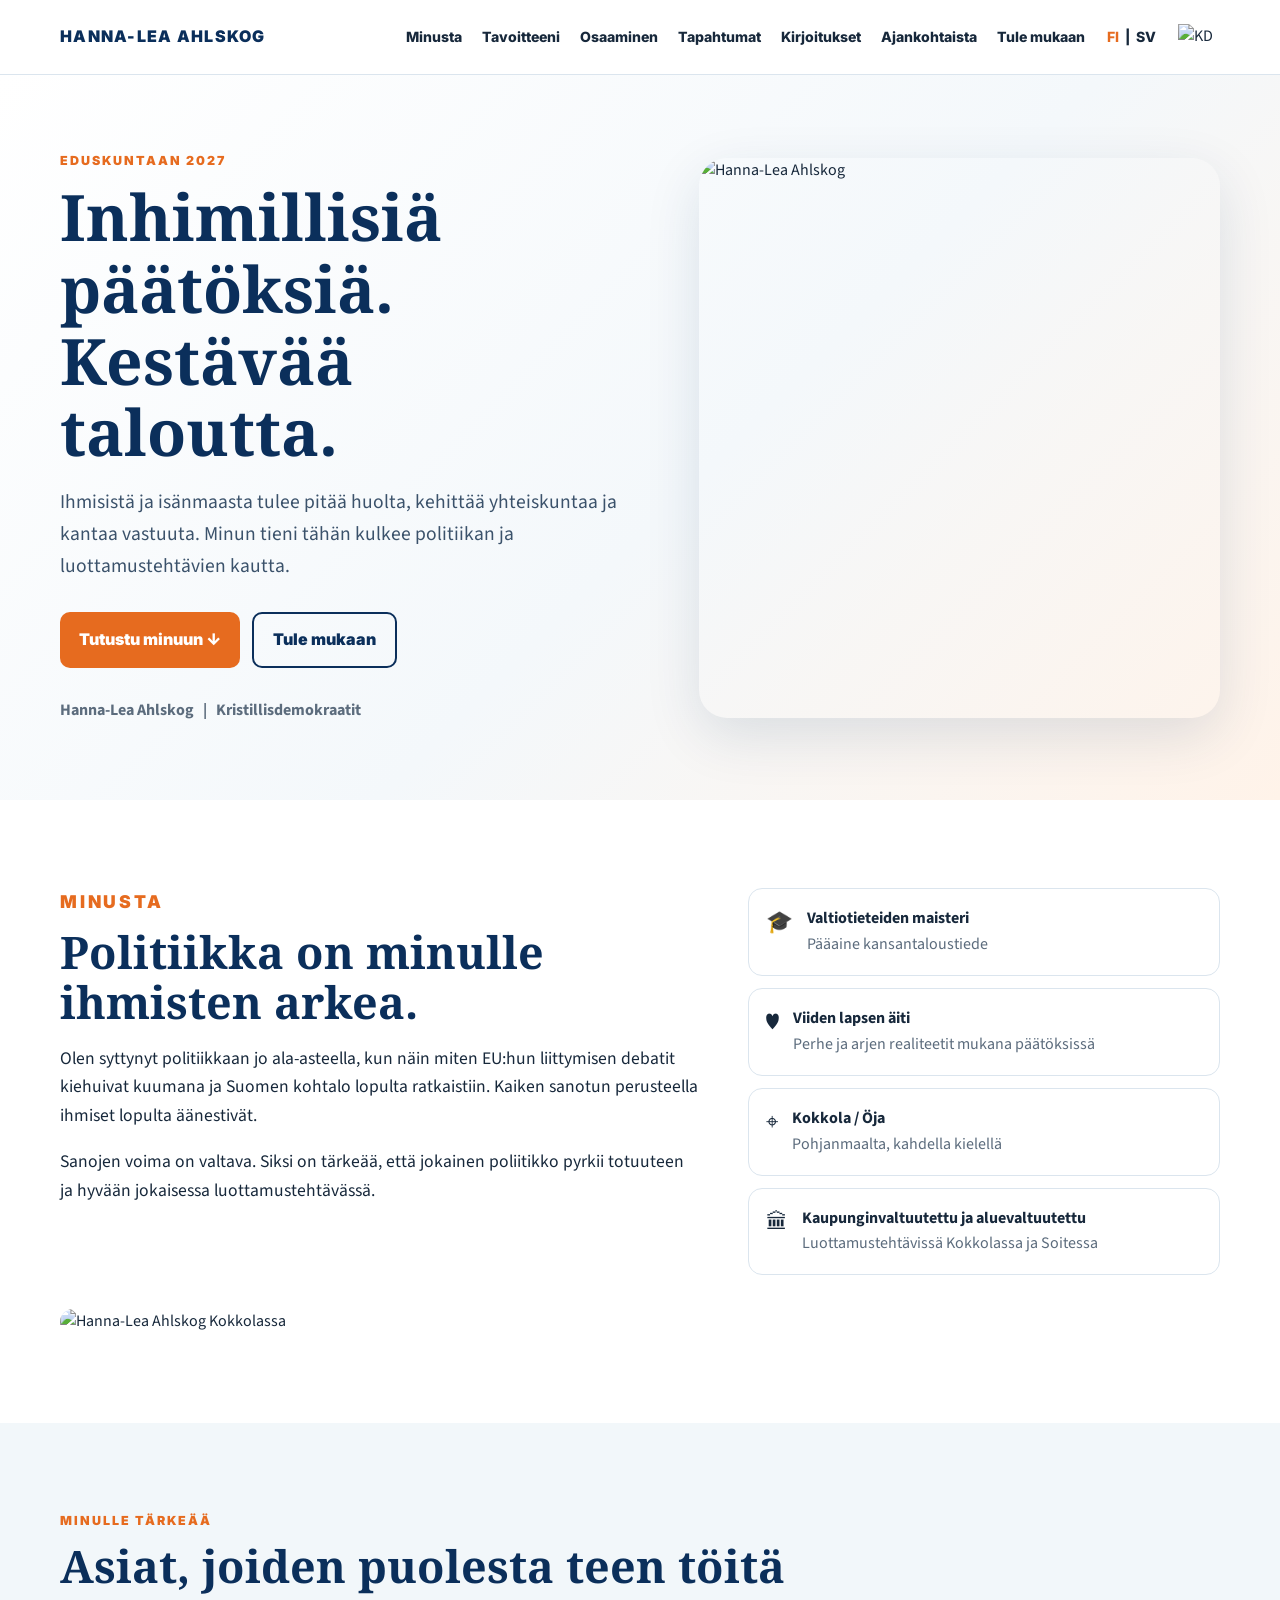
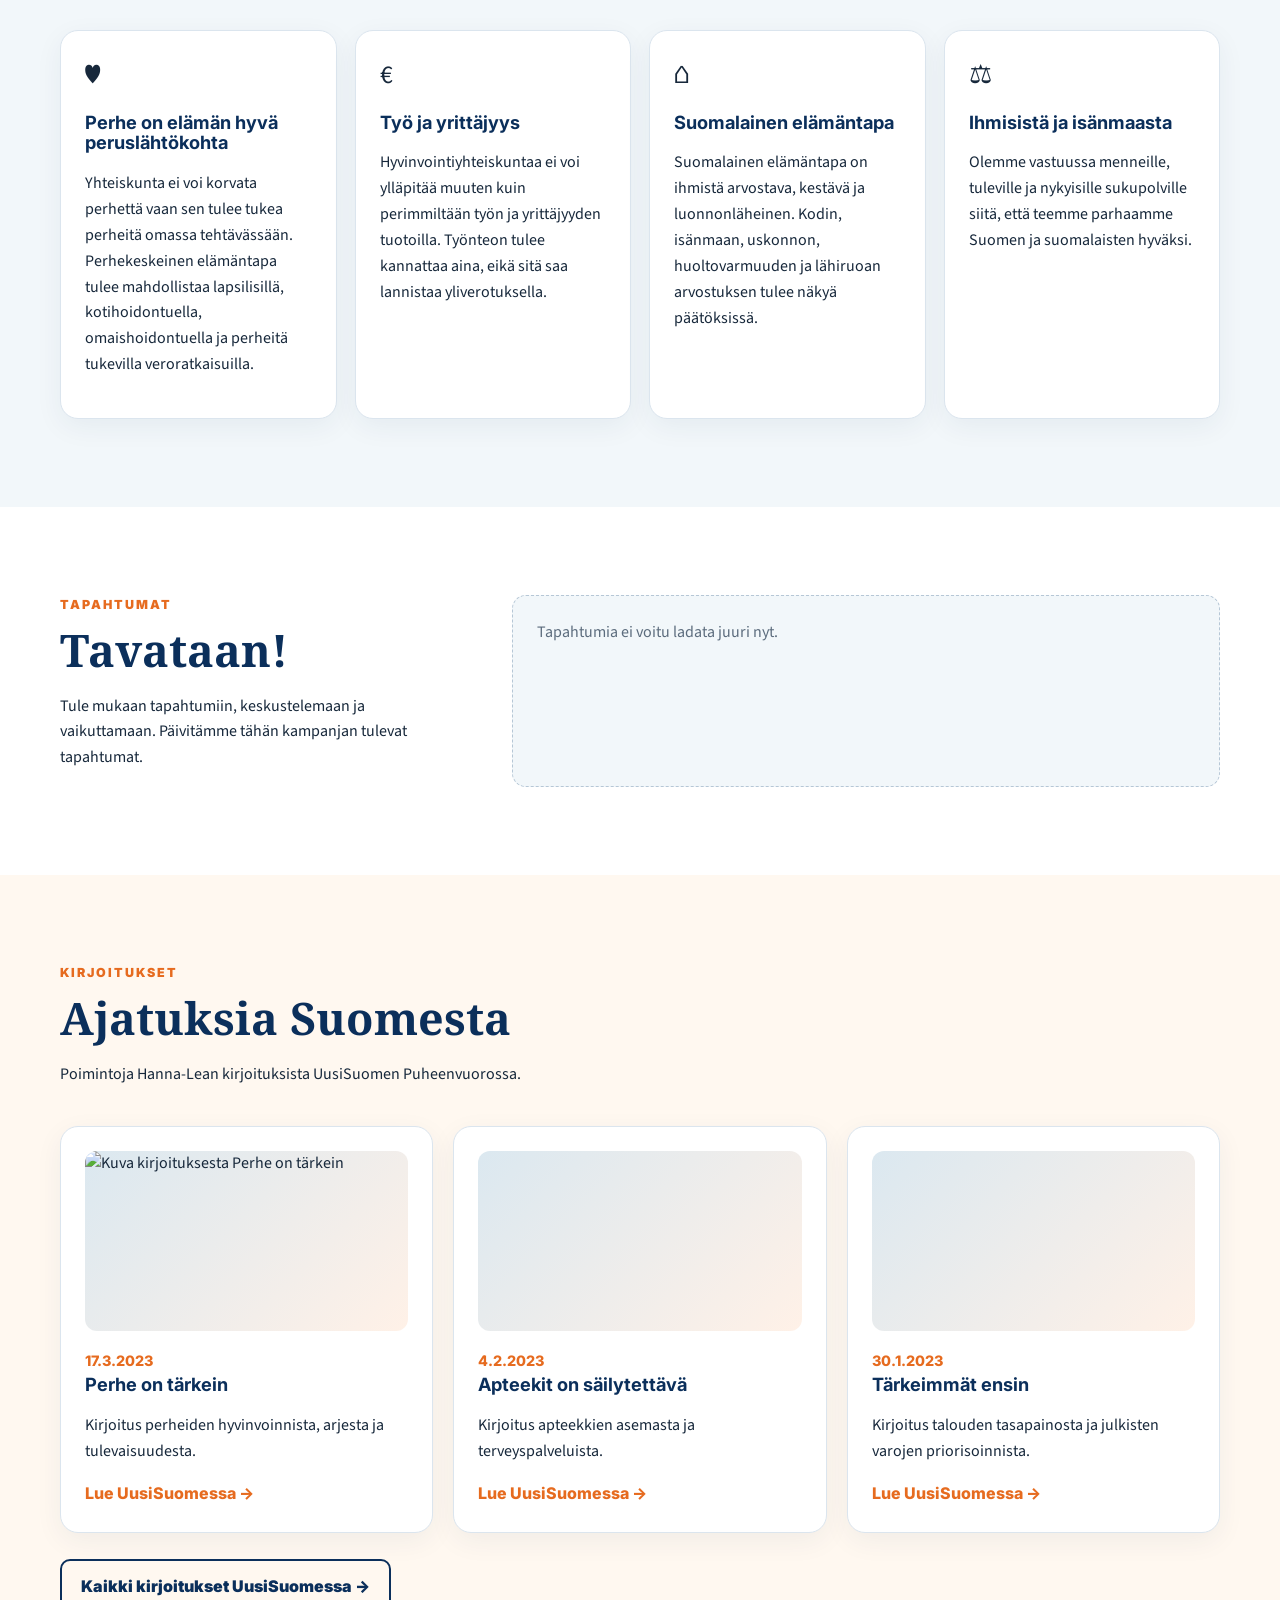
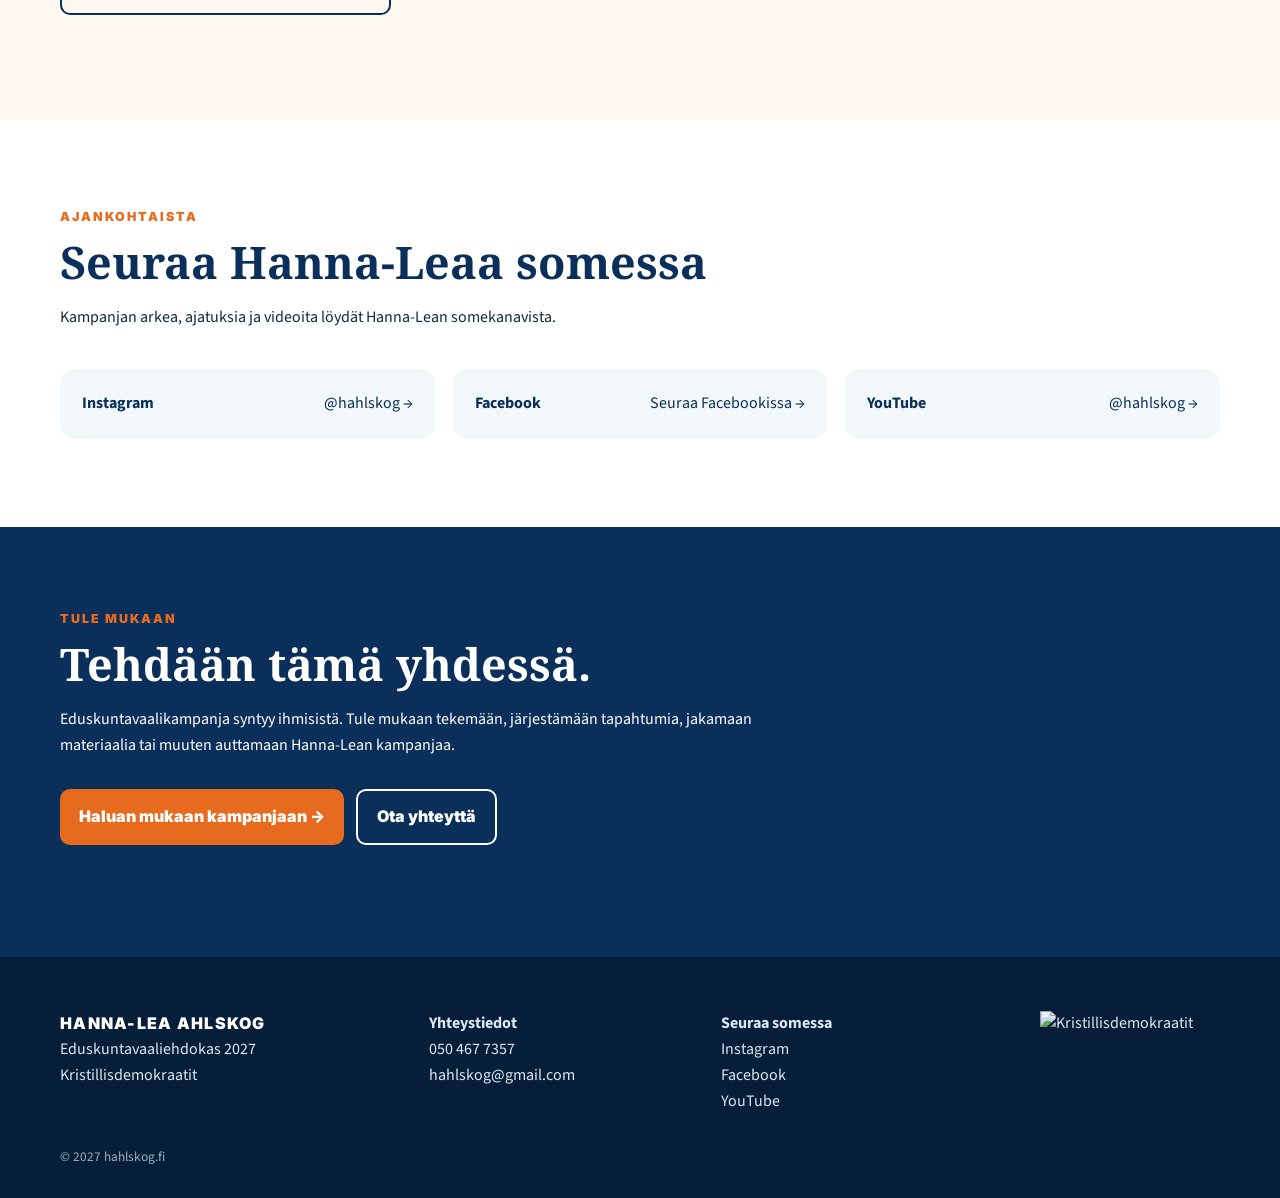
==== commit aaadc1d3: "Update index.html" ====
--- a/index.html
+++ b/index.html
@@ -35,13 +35,6 @@
 <article class="policy-card"><div class="policy-icon">⌂</div><h3>Suomalainen elämäntapa</h3><p>Suomalainen elämäntapa on ihmistä arvostava, kestävä ja luonnonläheinen. Kodin, isänmaan, uskonnon, huoltovarmuuden ja lähiruoan arvostuksen tulee näkyä päätöksissä.</p></article>
 <article class="policy-card"><div class="policy-icon">⚖</div><h3>Ihmisistä ja isänmaasta</h3><p>Olemme vastuussa menneille, tuleville ja nykyisille sukupolville siitä, että teemme parhaamme Suomen ja suomalaisten hyväksi.</p></article>
 </div></div></section>
-<section class="section section-cream" id="elamantapa"><div class="container about-grid"><div class="about-copy"><p class="eyebrow">Suomalainen elämäntapa</p><h2>Elämäntavan tulee olla mahdollinen myös tulevaisuudessa.</h2><p>Suomalainen elämäntapa on ihmistä arvostava, kestävä ja luonnonläheinen. Siihen kuuluu perinteisesti kodin, isänmaan ja uskonnon arvostus.</p><p>Suomalainen elämäntapa tulee jatkossakin olla mahdollinen kotimaassamme. Huoltovarmuuden ja lähiruoan arvostuksen tulee olla läpileikkaavasti mukana päätöksissä.</p></div><div class="about-feature about-feature-side"><img src="https://www.kd.fi/app/uploads/2021/02/2021_Hanna-Lea_Ahlskog_kesakuu_2020_Kokkola_kuva_Asmo_Maanselka-scaled.jpg" alt="Hanna-Lea Ahlskog Kokkolassa" loading="lazy"></div></div></section>
-<section class="section" id="osaaminen"><div class="container"><div class="section-head"><p class="eyebrow">Luottamustehtävät ja osaaminen</p><h2>Vastuuta päätöksenteossa ja arjessa.</h2></div><div class="cards-4">
-<article class="policy-card"><div class="policy-icon">🏛</div><h3>Luottamustehtävät</h3><p>Olen kaupunginvaltuutettu ja aluevaltuutettu. Toimin myös Soiten hallituksessa, KD:n valtuustoryhmän puheenjohtajana Kokkolassa sekä kulttuuri- ja vapaa-ajan lautakunnassa.</p></article>
-<article class="policy-card"><div class="policy-icon">✓</div><h3>Aiempi kokemus</h3><p>Olen toiminut muun muassa tarkastuslautakunnissa ja maakuntahallituksessa sekä KD Keski-Pohjanmaan piirin puheenjohtajana.</p></article>
-<article class="policy-card"><div class="policy-icon">🎓</div><h3>Koulutus</h3><p>Olen koulutukseltani valtiotieteiden maisteri ja kansantaloustieteilijä.</p></article>
-<article class="policy-card"><div class="policy-icon">♥</div><h3>Arki</h3><p>Työskentelen palveluasiantuntijana sosiaaliturva-asioissa. Minulla on puoliso ja viisi lasta sekä shetlanninlammaskoira. Harrastan neulomista ja liikuntaa.</p></article>
-</div></div></section>
 <section class="section" id="tapahtumat"><div class="container events-wrap"><div><p class="eyebrow">Tapahtumat</p><h2>Tavataan!</h2><p>Tule mukaan tapahtumiin, keskustelemaan ja vaikuttamaan. Päivitämme tähän kampanjan tulevat tapahtumat.</p></div><div class="events-list" id="event-list" data-events><div class="empty-events">Tulevia tapahtumia lisätään pian.</div></div></div></section>
 <section class="section section-cream" id="kirjoitukset"><div class="container"><div class="section-head"><p class="eyebrow">Kirjoitukset</p><h2>Ajatuksia Suomesta</h2><p>Poimintoja Hanna-Lean kirjoituksista UusiSuomen Puheenvuorossa.</p></div><div class="articles-grid">
 <article class="article-card"><div class="article-thumb article-thumb-image"><img src="https://puheenvuoro.uusisuomi.fi/wp-content/uploads/2023/03/IMG-20230317-WA0014.jpg" alt="Kuva kirjoituksesta Perhe on tärkein" loading="lazy"></div><span class="article-date">17.3.2023</span><h3>Perhe on tärkein</h3><p>Kirjoitus perheiden hyvinvoinnista, arjesta ja tulevaisuudesta.</p><a class="article-link" href="https://puheenvuoro.uusisuomi.fi/hanna-lea-ahlskog/perhe-on-tarkein/" target="_blank" rel="noopener">Lue UusiSuomessa →</a></article>
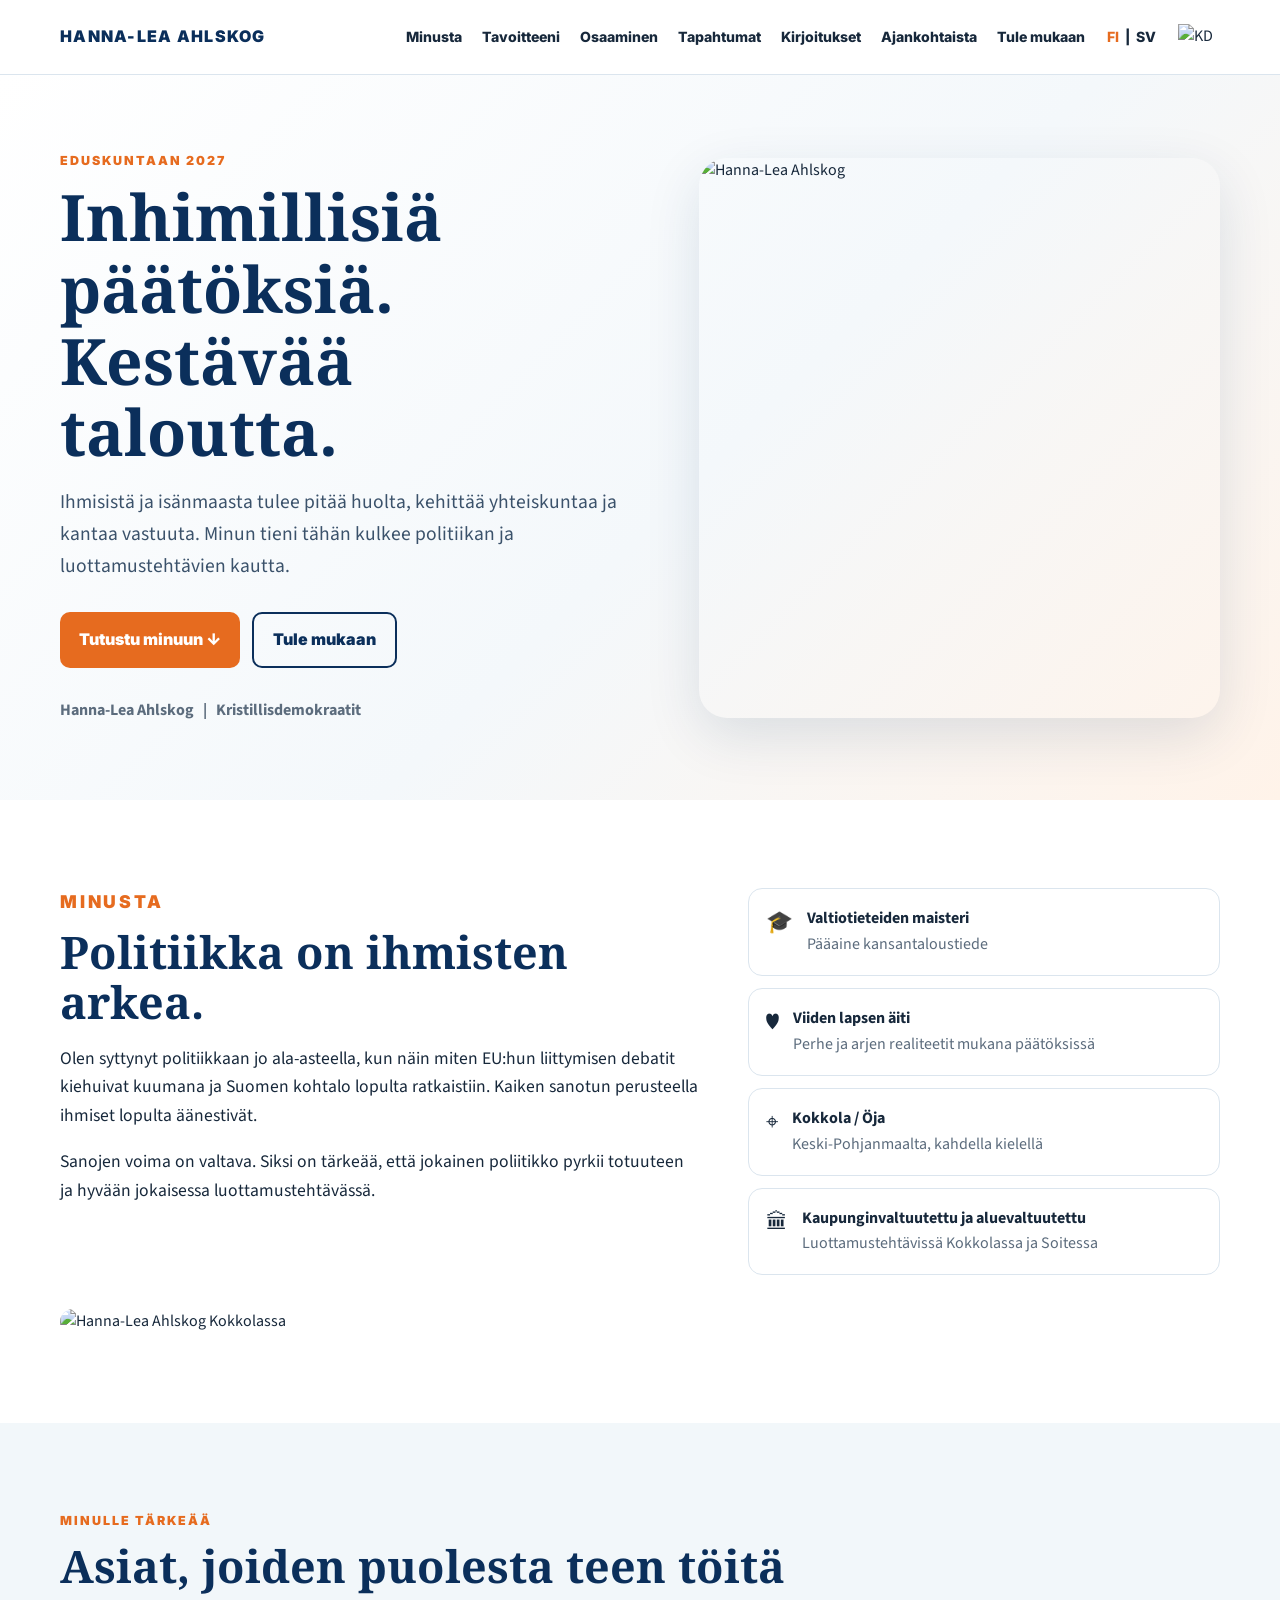
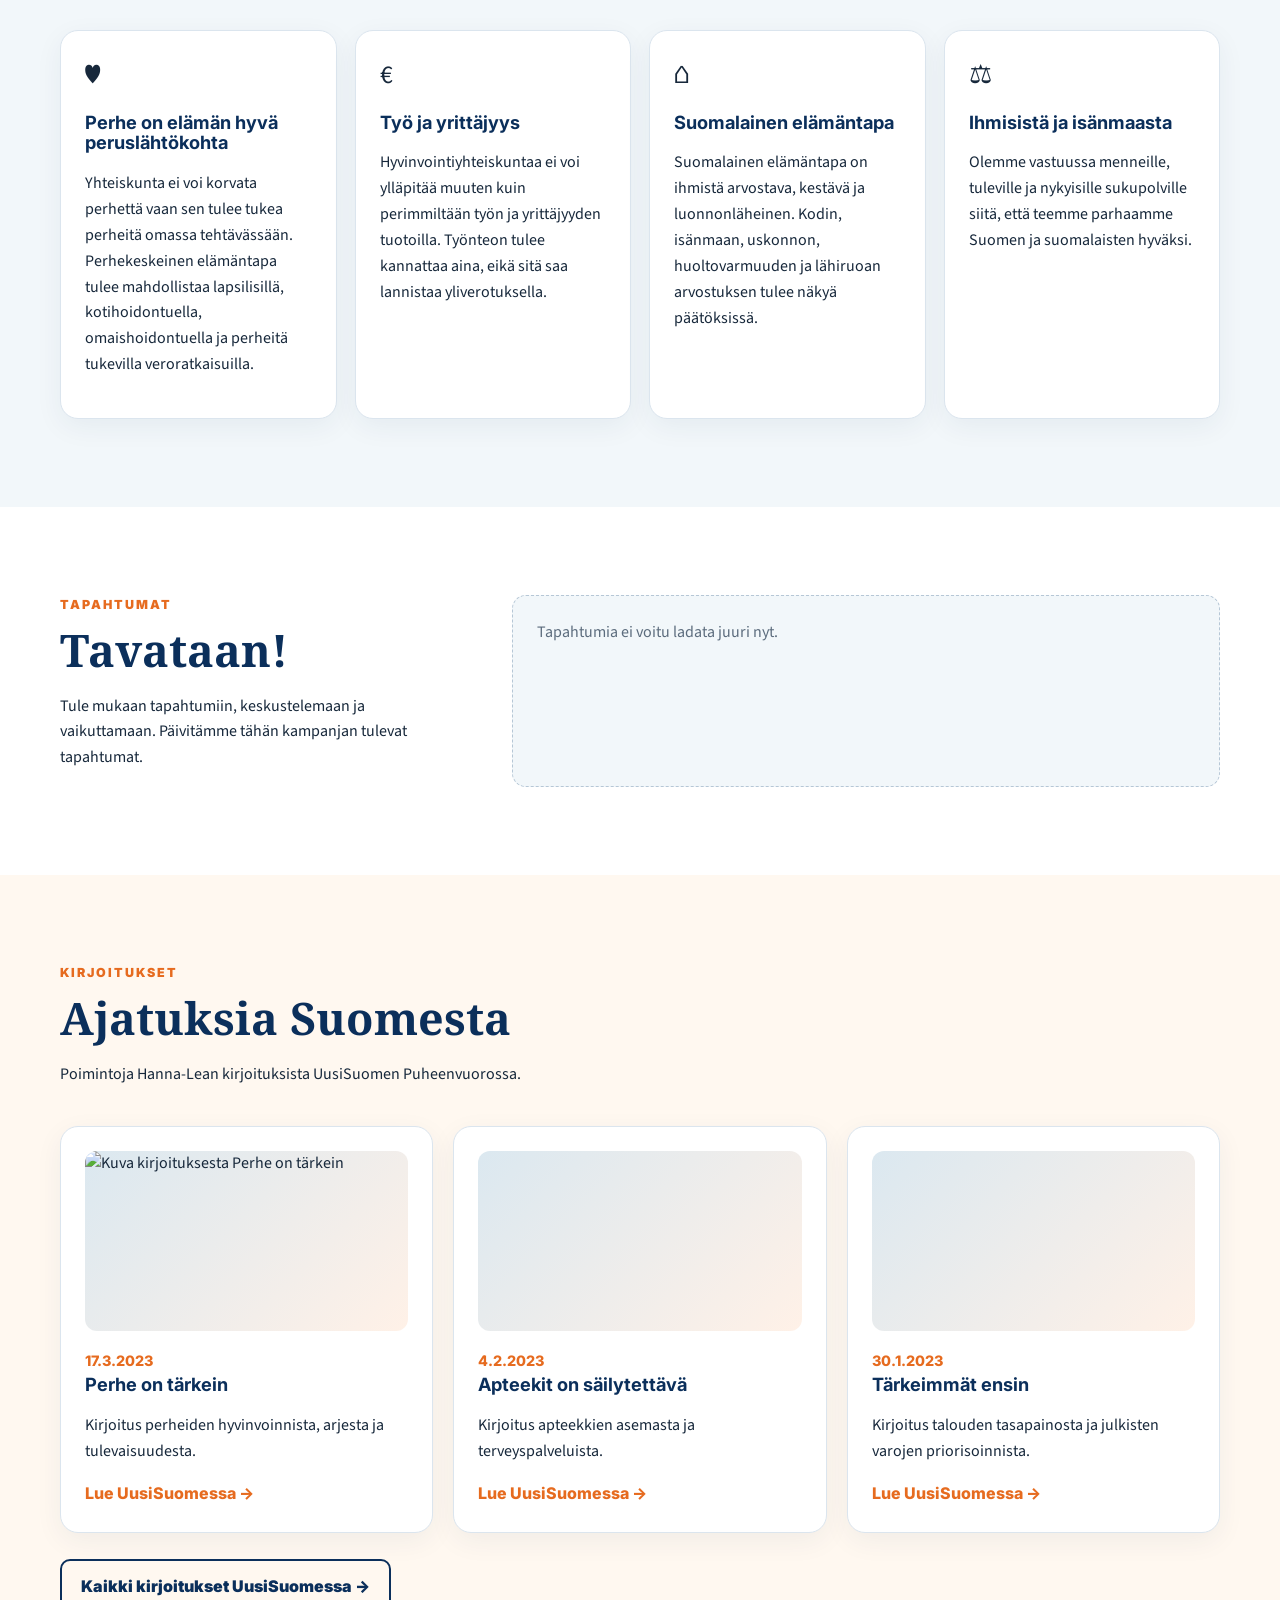
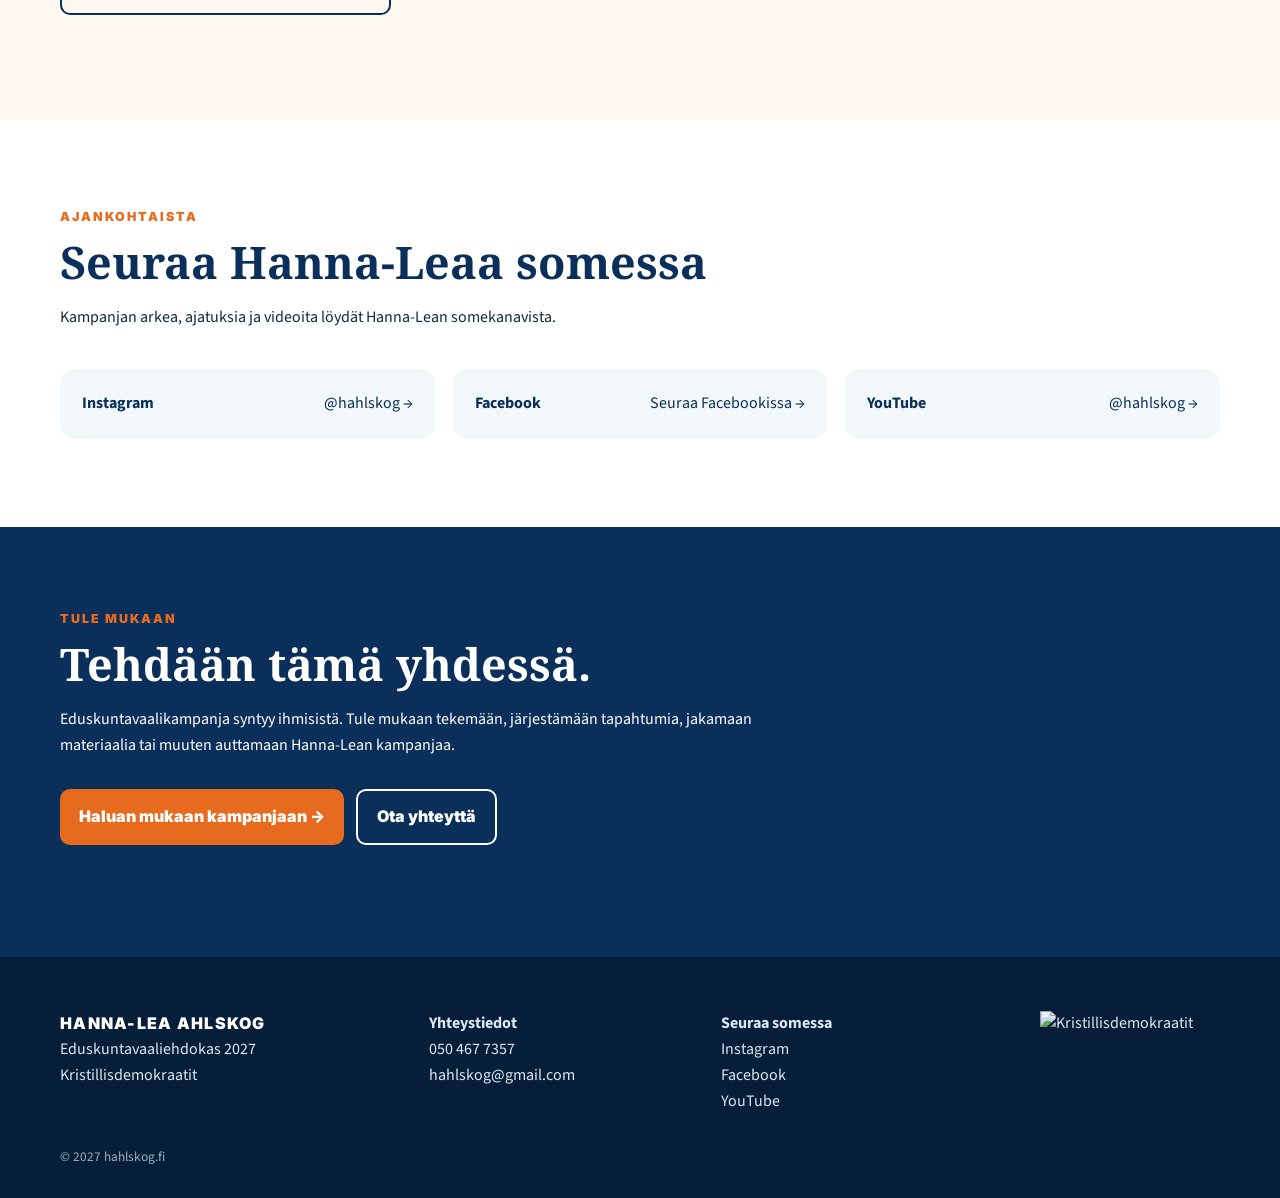
==== commit 255c7a37: "Update index.html" ====
--- a/index.html
+++ b/index.html
@@ -25,8 +25,8 @@
   <div class="hero-meta">Hanna-Lea Ahlskog &nbsp; | &nbsp; Kristillisdemokraatit</div>
 </div><div class="hero-photo"><img class="hero-portrait" src="https://www.kokkola.fi/app/uploads/2025/05/ahlskog.hanna-lea.9815-copy.jpg" alt="Hanna-Lea Ahlskog"></div></div></section>
 <section class="section" id="minusta"><div class="container about-grid">
-  <div class="about-copy"><p class="eyebrow">Minusta</p><h2>Politiikka on minulle ihmisten arkea.</h2><p>Olen syttynyt politiikkaan jo ala-asteella, kun näin miten EU:hun liittymisen debatit kiehuivat kuumana ja Suomen kohtalo lopulta ratkaistiin. Kaiken sanotun perusteella ihmiset lopulta äänestivät.</p><p>Sanojen voima on valtava. Siksi on tärkeää, että jokainen poliitikko pyrkii totuuteen ja hyvään jokaisessa luottamustehtävässä.</p></div>
-  <div class="facts"><div class="fact"><div class="fact-icon">🎓</div><div><strong>Valtiotieteiden maisteri</strong><span>Pääaine kansantaloustiede</span></div></div><div class="fact"><div class="fact-icon">♥</div><div><strong>Viiden lapsen äiti</strong><span>Perhe ja arjen realiteetit mukana päätöksissä</span></div></div><div class="fact"><div class="fact-icon">⌖</div><div><strong>Kokkola / Öja</strong><span>Pohjanmaalta, kahdella kielellä</span></div></div><div class="fact"><div class="fact-icon">🏛</div><div><strong>Kaupunginvaltuutettu ja aluevaltuutettu</strong><span>Luottamustehtävissä Kokkolassa ja Soitessa</span></div></div></div>
+  <div class="about-copy"><p class="eyebrow">Minusta</p><h2>Politiikka on ihmisten arkea.</h2><p>Olen syttynyt politiikkaan jo ala-asteella, kun näin miten EU:hun liittymisen debatit kiehuivat kuumana ja Suomen kohtalo lopulta ratkaistiin. Kaiken sanotun perusteella ihmiset lopulta äänestivät.</p><p>Sanojen voima on valtava. Siksi on tärkeää, että jokainen poliitikko pyrkii totuuteen ja hyvään jokaisessa luottamustehtävässä.</p></div>
+  <div class="facts"><div class="fact"><div class="fact-icon">🎓</div><div><strong>Valtiotieteiden maisteri</strong><span>Pääaine kansantaloustiede</span></div></div><div class="fact"><div class="fact-icon">♥</div><div><strong>Viiden lapsen äiti</strong><span>Perhe ja arjen realiteetit mukana päätöksissä</span></div></div><div class="fact"><div class="fact-icon">⌖</div><div><strong>Kokkola / Öja</strong><span>Keski-Pohjanmaalta, kahdella kielellä</span></div></div><div class="fact"><div class="fact-icon">🏛</div><div><strong>Kaupunginvaltuutettu ja aluevaltuutettu</strong><span>Luottamustehtävissä Kokkolassa ja Soitessa</span></div></div></div>
   <figure class="about-feature"><img src="https://www.kd.fi/app/uploads/2021/02/2021_Hanna-Lea_Ahlskog_kesakuu_2020_Kokkola_kuva_Asmo_Maanselka-scaled.jpg" alt="Hanna-Lea Ahlskog Kokkolassa" loading="lazy"></figure>
 </div></section>
 <section class="section section-soft" id="tavoitteet"><div class="container"><div class="section-head"><p class="eyebrow">Minulle tärkeää</p><h2>Asiat, joiden puolesta teen töitä</h2></div><div class="cards-4">
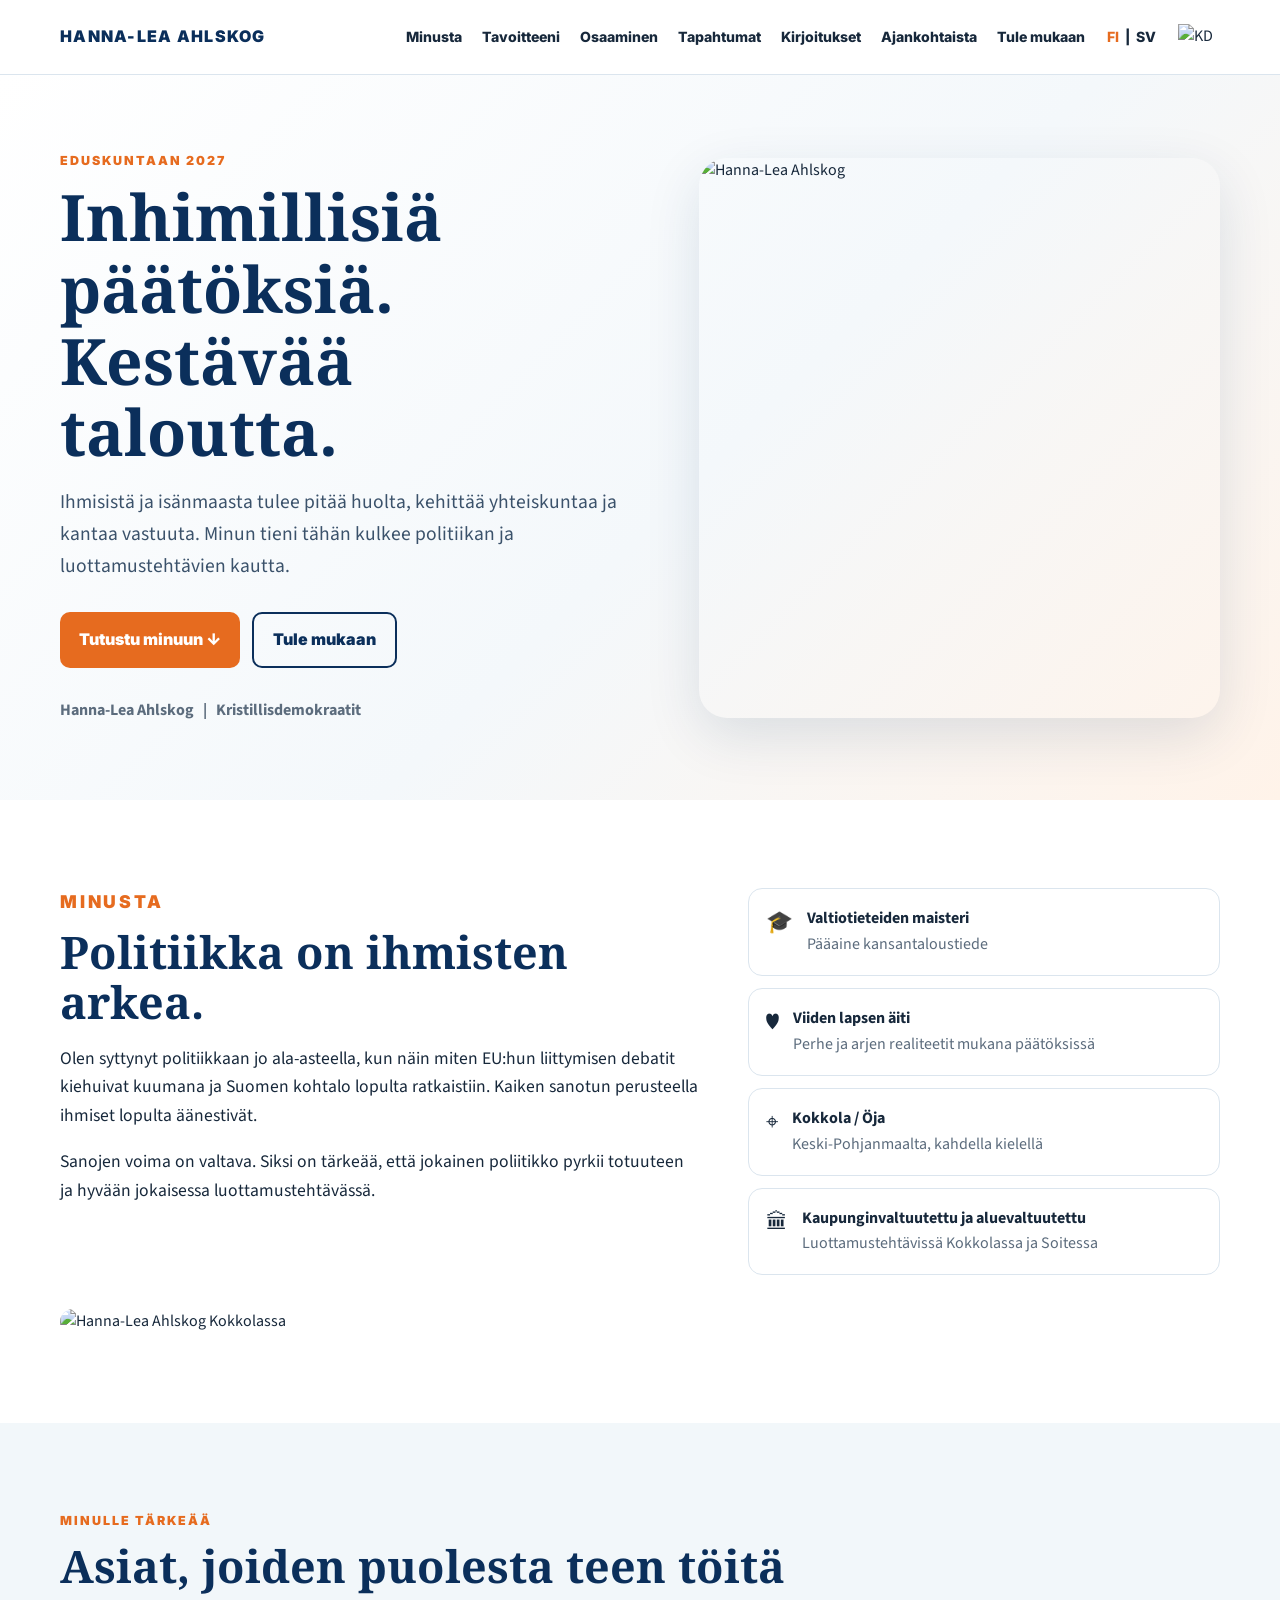
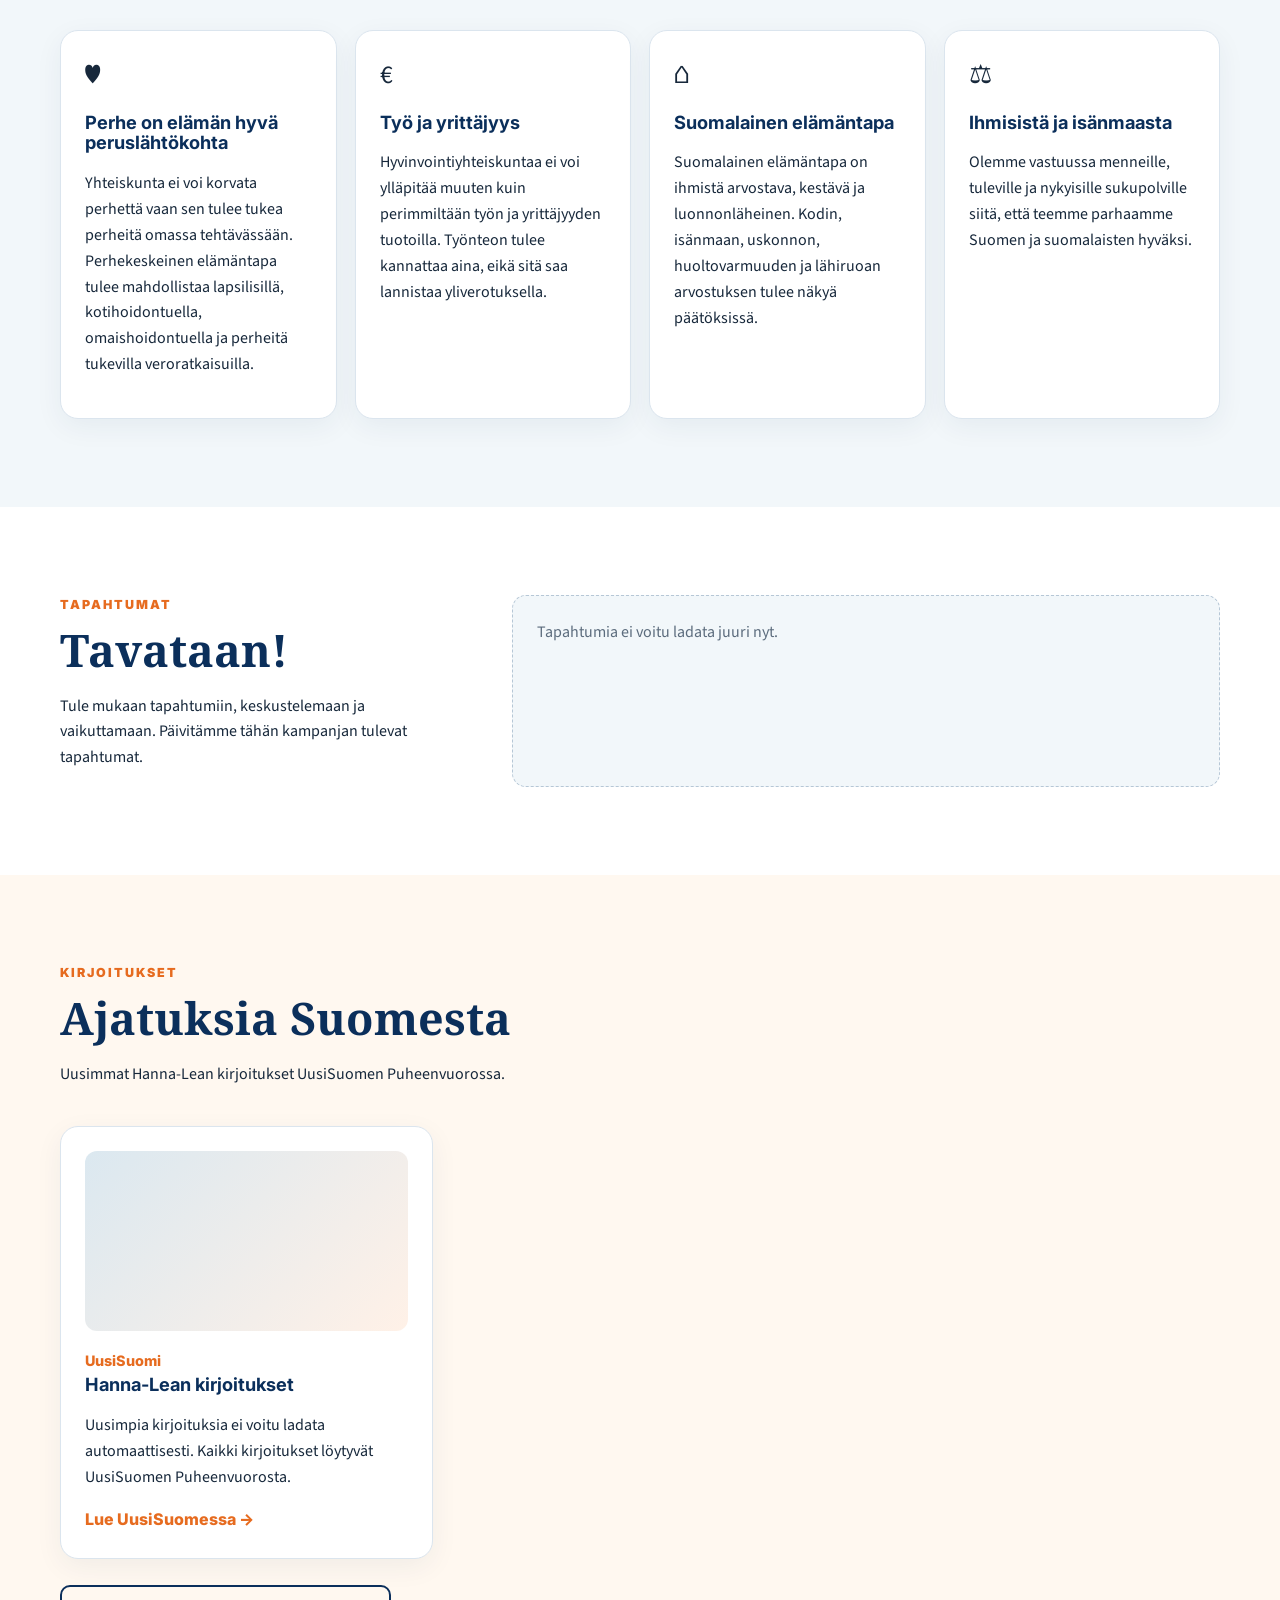
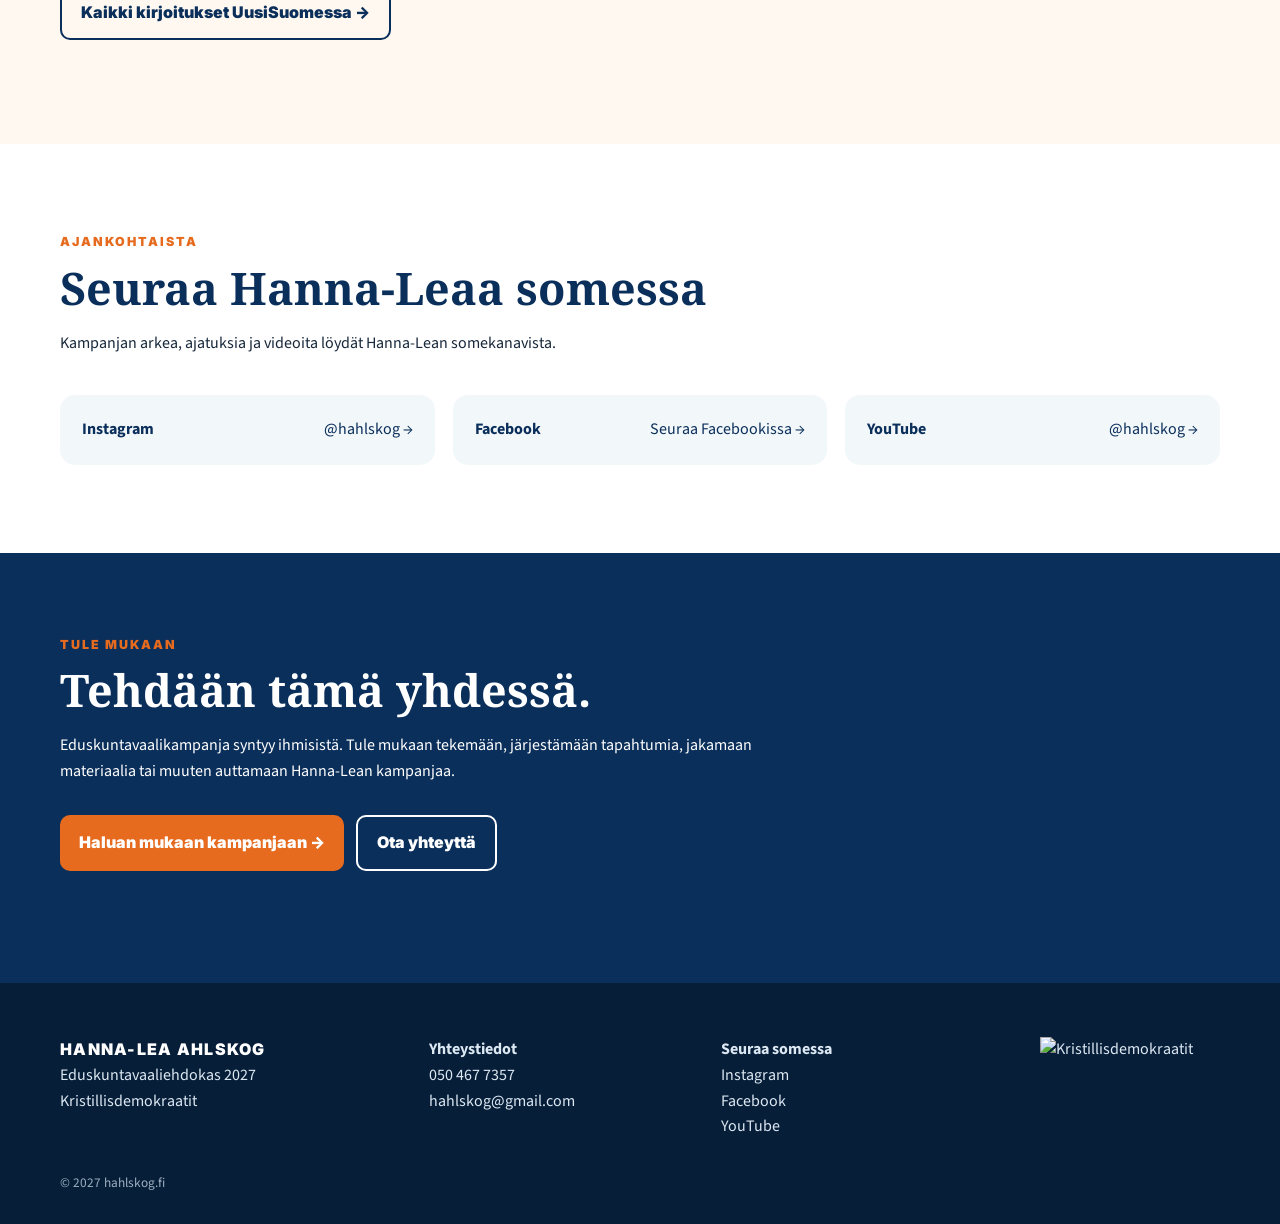
==== commit 9be84e7e: "Update index.html" ====
--- a/index.html
+++ b/index.html
@@ -3,47 +3,986 @@
 <head>
   <meta charset="utf-8">
   <meta name="viewport" content="width=device-width,initial-scale=1">
+
   <title>Hanna-Lea Ahlskog — Eduskuntaan 2027</title>
-  <meta name="description" content="Hanna-Lea Ahlskog, eduskuntavaaliehdokas 2027. Kristillisdemokraatit.">
+
+  <meta
+    name="description"
+    content="Hanna-Lea Ahlskog, eduskuntavaaliehdokas 2027. Kristillisdemokraatit."
+  >
+
   <link rel="stylesheet" href="assets/styles.css?v=7">
+
   <link rel="alternate" hreflang="sv" href="sv/">
   <link rel="alternate" hreflang="fi" href="./">
 </head>
+
 <body>
-<header class="site-header"><div class="container header-inner">
-  <a class="brand" href="#alku">HANNA-LEA AHLSKOG</a>
-  <button class="menu-btn" data-menu aria-label="Avaa valikko" aria-expanded="false">☰</button>
-  <nav class="nav" data-nav aria-label="Päävalikko"><a href="#minusta">Minusta</a><a href="#tavoitteet">Tavoitteeni</a><a href="#osaaminen">Osaaminen</a><a href="#tapahtumat">Tapahtumat</a><a href="#kirjoitukset">Kirjoitukset</a><a href="#ajankohtaista">Ajankohtaista</a><a href="mailto:hahlskog@gmail.com">Tule mukaan</a></nav>
-  <div class="lang"><span class="active">FI</span><span>|</span><a href="sv/">SV</a></div>
-  <div class="kd-badge kd-logo-small"><img src="https://www.kdpuolue.fi/kd/files/2022/06/Sydan_logo_2022.png" alt="KD"></div>
-</div></header>
+
+<header class="site-header">
+  <div class="container header-inner">
+
+    <a class="brand" href="#alku">
+      HANNA-LEA AHLSKOG
+    </a>
+
+    <button
+      class="menu-btn"
+      data-menu
+      aria-label="Avaa valikko"
+      aria-expanded="false">
+      ☰
+    </button>
+
+    <nav class="nav" data-nav aria-label="Päävalikko">
+      <a href="#minusta">Minusta</a>
+      <a href="#tavoitteet">Tavoitteeni</a>
+      <a href="#osaaminen">Osaaminen</a>
+      <a href="#tapahtumat">Tapahtumat</a>
+      <a href="#kirjoitukset">Kirjoitukset</a>
+      <a href="#ajankohtaista">Ajankohtaista</a>
+      <a href="mailto:hahlskog@gmail.com">Tule mukaan</a>
+    </nav>
+
+    <div class="lang">
+      <span class="active">FI</span>
+      <span>|</span>
+      <a href="sv/">SV</a>
+    </div>
+
+    <div class="kd-badge kd-logo-small">
+      <img
+        src="https://www.kdpuolue.fi/kd/files/2022/06/Sydan_logo_2022.png"
+        alt="KD">
+    </div>
+
+  </div>
+</header>
+
+
 <main id="alku">
-<section class="hero"><div class="container hero-grid"><div class="hero-copy">
-  <p class="eyebrow">Eduskuntaan 2027</p><h1>Inhimillisiä päätöksiä.<br>Kestävää taloutta.</h1>
-  <p class="hero-lead">Ihmisistä ja isänmaasta tulee pitää huolta, kehittää yhteiskuntaa ja kantaa vastuuta. Minun tieni tähän kulkee politiikan ja luottamustehtävien kautta.</p>
-  <div class="cta-row"><a class="btn btn-primary" href="#minusta">Tutustu minuun ↓</a><a class="btn btn-secondary" href="mailto:hahlskog@gmail.com">Tule mukaan</a></div>
-  <div class="hero-meta">Hanna-Lea Ahlskog &nbsp; | &nbsp; Kristillisdemokraatit</div>
-</div><div class="hero-photo"><img class="hero-portrait" src="https://www.kokkola.fi/app/uploads/2025/05/ahlskog.hanna-lea.9815-copy.jpg" alt="Hanna-Lea Ahlskog"></div></div></section>
-<section class="section" id="minusta"><div class="container about-grid">
-  <div class="about-copy"><p class="eyebrow">Minusta</p><h2>Politiikka on ihmisten arkea.</h2><p>Olen syttynyt politiikkaan jo ala-asteella, kun näin miten EU:hun liittymisen debatit kiehuivat kuumana ja Suomen kohtalo lopulta ratkaistiin. Kaiken sanotun perusteella ihmiset lopulta äänestivät.</p><p>Sanojen voima on valtava. Siksi on tärkeää, että jokainen poliitikko pyrkii totuuteen ja hyvään jokaisessa luottamustehtävässä.</p></div>
-  <div class="facts"><div class="fact"><div class="fact-icon">🎓</div><div><strong>Valtiotieteiden maisteri</strong><span>Pääaine kansantaloustiede</span></div></div><div class="fact"><div class="fact-icon">♥</div><div><strong>Viiden lapsen äiti</strong><span>Perhe ja arjen realiteetit mukana päätöksissä</span></div></div><div class="fact"><div class="fact-icon">⌖</div><div><strong>Kokkola / Öja</strong><span>Keski-Pohjanmaalta, kahdella kielellä</span></div></div><div class="fact"><div class="fact-icon">🏛</div><div><strong>Kaupunginvaltuutettu ja aluevaltuutettu</strong><span>Luottamustehtävissä Kokkolassa ja Soitessa</span></div></div></div>
-  <figure class="about-feature"><img src="https://www.kd.fi/app/uploads/2021/02/2021_Hanna-Lea_Ahlskog_kesakuu_2020_Kokkola_kuva_Asmo_Maanselka-scaled.jpg" alt="Hanna-Lea Ahlskog Kokkolassa" loading="lazy"></figure>
-</div></section>
-<section class="section section-soft" id="tavoitteet"><div class="container"><div class="section-head"><p class="eyebrow">Minulle tärkeää</p><h2>Asiat, joiden puolesta teen töitä</h2></div><div class="cards-4">
-<article class="policy-card"><div class="policy-icon">♥</div><h3>Perhe on elämän hyvä peruslähtökohta</h3><p>Yhteiskunta ei voi korvata perhettä vaan sen tulee tukea perheitä omassa tehtävässään. Perhekeskeinen elämäntapa tulee mahdollistaa lapsilisillä, kotihoidontuella, omaishoidontuella ja perheitä tukevilla veroratkaisuilla.</p></article>
-<article class="policy-card"><div class="policy-icon">€</div><h3>Työ ja yrittäjyys</h3><p>Hyvinvointiyhteiskuntaa ei voi ylläpitää muuten kuin perimmiltään työn ja yrittäjyyden tuotoilla. Työnteon tulee kannattaa aina, eikä sitä saa lannistaa yliverotuksella.</p></article>
-<article class="policy-card"><div class="policy-icon">⌂</div><h3>Suomalainen elämäntapa</h3><p>Suomalainen elämäntapa on ihmistä arvostava, kestävä ja luonnonläheinen. Kodin, isänmaan, uskonnon, huoltovarmuuden ja lähiruoan arvostuksen tulee näkyä päätöksissä.</p></article>
-<article class="policy-card"><div class="policy-icon">⚖</div><h3>Ihmisistä ja isänmaasta</h3><p>Olemme vastuussa menneille, tuleville ja nykyisille sukupolville siitä, että teemme parhaamme Suomen ja suomalaisten hyväksi.</p></article>
-</div></div></section>
-<section class="section" id="tapahtumat"><div class="container events-wrap"><div><p class="eyebrow">Tapahtumat</p><h2>Tavataan!</h2><p>Tule mukaan tapahtumiin, keskustelemaan ja vaikuttamaan. Päivitämme tähän kampanjan tulevat tapahtumat.</p></div><div class="events-list" id="event-list" data-events><div class="empty-events">Tulevia tapahtumia lisätään pian.</div></div></div></section>
-<section class="section section-cream" id="kirjoitukset"><div class="container"><div class="section-head"><p class="eyebrow">Kirjoitukset</p><h2>Ajatuksia Suomesta</h2><p>Poimintoja Hanna-Lean kirjoituksista UusiSuomen Puheenvuorossa.</p></div><div class="articles-grid">
-<article class="article-card"><div class="article-thumb article-thumb-image"><img src="https://puheenvuoro.uusisuomi.fi/wp-content/uploads/2023/03/IMG-20230317-WA0014.jpg" alt="Kuva kirjoituksesta Perhe on tärkein" loading="lazy"></div><span class="article-date">17.3.2023</span><h3>Perhe on tärkein</h3><p>Kirjoitus perheiden hyvinvoinnista, arjesta ja tulevaisuudesta.</p><a class="article-link" href="https://puheenvuoro.uusisuomi.fi/hanna-lea-ahlskog/perhe-on-tarkein/" target="_blank" rel="noopener">Lue UusiSuomessa →</a></article>
-<article class="article-card"><div class="article-thumb"></div><span class="article-date">4.2.2023</span><h3>Apteekit on säilytettävä</h3><p>Kirjoitus apteekkien asemasta ja terveyspalveluista.</p><a class="article-link" href="https://puheenvuoro.uusisuomi.fi/author/hanna-lea-ahlskog/" target="_blank" rel="noopener">Lue UusiSuomessa →</a></article>
-<article class="article-card"><div class="article-thumb"></div><span class="article-date">30.1.2023</span><h3>Tärkeimmät ensin</h3><p>Kirjoitus talouden tasapainosta ja julkisten varojen priorisoinnista.</p><a class="article-link" href="https://puheenvuoro.uusisuomi.fi/author/hanna-lea-ahlskog/" target="_blank" rel="noopener">Lue UusiSuomessa →</a></article>
-</div><p class="articles-more"><a class="btn btn-secondary" href="https://puheenvuoro.uusisuomi.fi/author/hanna-lea-ahlskog/" target="_blank" rel="noopener">Kaikki kirjoitukset UusiSuomessa →</a></p></div></section>
-<section class="section social-section" id="ajankohtaista"><div class="container"><div class="section-head"><p class="eyebrow">Ajankohtaista</p><h2>Seuraa Hanna-Leaa somessa</h2><p>Kampanjan arkea, ajatuksia ja videoita löydät Hanna-Lean somekanavista.</p></div><div class="social-grid"><a class="social-card" href="https://www.instagram.com/hahlskog" target="_blank" rel="noopener"><strong>Instagram</strong><span>@hahlskog →</span></a><a class="social-card" href="https://www.facebook.com/61590202533704/" target="_blank" rel="noopener"><strong>Facebook</strong><span>Seuraa Facebookissa →</span></a><a class="social-card" href="https://www.youtube.com/@hahlskog" target="_blank" rel="noopener"><strong>YouTube</strong><span>@hahlskog →</span></a></div></div></section>
-<section class="join" id="mukaan"><div class="container"><p class="eyebrow">Tule mukaan</p><h2>Tehdään tämä yhdessä.</h2><p>Eduskuntavaalikampanja syntyy ihmisistä. Tule mukaan tekemään, järjestämään tapahtumia, jakamaan materiaalia tai muuten auttamaan Hanna-Lean kampanjaa.</p><div class="cta-row"><a class="btn btn-primary" href="mailto:hahlskog@gmail.com">Haluan mukaan kampanjaan →</a><a class="btn btn-secondary join-secondary" href="mailto:hahlskog@gmail.com">Ota yhteyttä</a></div></div></section>
+
+
+<!-- HERO -->
+
+<section class="hero">
+  <div class="container hero-grid">
+
+    <div class="hero-copy">
+
+      <p class="eyebrow">
+        Eduskuntaan 2027
+      </p>
+
+      <h1>
+        Inhimillisiä päätöksiä.<br>
+        Kestävää taloutta.
+      </h1>
+
+      <p class="hero-lead">
+        Ihmisistä ja isänmaasta tulee pitää huolta, kehittää yhteiskuntaa
+        ja kantaa vastuuta. Minun tieni tähän kulkee politiikan ja
+        luottamustehtävien kautta.
+      </p>
+
+      <div class="cta-row">
+        <a class="btn btn-primary" href="#minusta">
+          Tutustu minuun ↓
+        </a>
+
+        <a class="btn btn-secondary" href="mailto:hahlskog@gmail.com">
+          Tule mukaan
+        </a>
+      </div>
+
+      <div class="hero-meta">
+        Hanna-Lea Ahlskog &nbsp; | &nbsp; Kristillisdemokraatit
+      </div>
+
+    </div>
+
+
+    <div class="hero-photo">
+      <img
+        class="hero-portrait"
+        src="https://www.kokkola.fi/app/uploads/2025/05/ahlskog.hanna-lea.9815-copy.jpg"
+        alt="Hanna-Lea Ahlskog">
+    </div>
+
+  </div>
+</section>
+
+
+
+<!-- MINUSTA -->
+
+<section class="section" id="minusta">
+
+  <div class="container about-grid">
+
+    <div class="about-copy">
+
+      <p class="eyebrow">
+        Minusta
+      </p>
+
+      <h2>
+        Politiikka on ihmisten arkea.
+      </h2>
+
+      <p>
+        Olen syttynyt politiikkaan jo ala-asteella, kun näin miten EU:hun
+        liittymisen debatit kiehuivat kuumana ja Suomen kohtalo lopulta
+        ratkaistiin. Kaiken sanotun perusteella ihmiset lopulta äänestivät.
+      </p>
+
+      <p>
+        Sanojen voima on valtava. Siksi on tärkeää, että jokainen poliitikko
+        pyrkii totuuteen ja hyvään jokaisessa luottamustehtävässä.
+      </p>
+
+    </div>
+
+
+    <div class="facts">
+
+      <div class="fact">
+        <div class="fact-icon">🎓</div>
+        <div>
+          <strong>Valtiotieteiden maisteri</strong>
+          <span>Pääaine kansantaloustiede</span>
+        </div>
+      </div>
+
+      <div class="fact">
+        <div class="fact-icon">♥</div>
+        <div>
+          <strong>Viiden lapsen äiti</strong>
+          <span>Perhe ja arjen realiteetit mukana päätöksissä</span>
+        </div>
+      </div>
+
+      <div class="fact">
+        <div class="fact-icon">⌖</div>
+        <div>
+          <strong>Kokkola / Öja</strong>
+          <span>Keski-Pohjanmaalta, kahdella kielellä</span>
+        </div>
+      </div>
+
+      <div class="fact">
+        <div class="fact-icon">🏛</div>
+        <div>
+          <strong>Kaupunginvaltuutettu ja aluevaltuutettu</strong>
+          <span>Luottamustehtävissä Kokkolassa ja Soitessa</span>
+        </div>
+      </div>
+
+    </div>
+
+
+    <figure class="about-feature">
+      <img
+        src="https://www.kd.fi/app/uploads/2021/02/2021_Hanna-Lea_Ahlskog_kesakuu_2020_Kokkola_kuva_Asmo_Maanselka-scaled.jpg"
+        alt="Hanna-Lea Ahlskog Kokkolassa"
+        loading="lazy">
+    </figure>
+
+  </div>
+
+</section>
+
+
+
+<!-- TAVOITTEET -->
+
+<section class="section section-soft" id="tavoitteet">
+
+  <div class="container">
+
+    <div class="section-head">
+
+      <p class="eyebrow">
+        Minulle tärkeää
+      </p>
+
+      <h2>
+        Asiat, joiden puolesta teen töitä
+      </h2>
+
+    </div>
+
+
+    <div class="cards-4">
+
+
+      <article class="policy-card">
+
+        <div class="policy-icon">
+          ♥
+        </div>
+
+        <h3>
+          Perhe on elämän hyvä peruslähtökohta
+        </h3>
+
+        <p>
+          Yhteiskunta ei voi korvata perhettä vaan sen tulee tukea perheitä
+          omassa tehtävässään. Perhekeskeinen elämäntapa tulee mahdollistaa
+          lapsilisillä, kotihoidontuella, omaishoidontuella ja perheitä
+          tukevilla veroratkaisuilla.
+        </p>
+
+      </article>
+
+
+      <article class="policy-card">
+
+        <div class="policy-icon">
+          €
+        </div>
+
+        <h3>
+          Työ ja yrittäjyys
+        </h3>
+
+        <p>
+          Hyvinvointiyhteiskuntaa ei voi ylläpitää muuten kuin perimmiltään
+          työn ja yrittäjyyden tuotoilla. Työnteon tulee kannattaa aina,
+          eikä sitä saa lannistaa yliverotuksella.
+        </p>
+
+      </article>
+
+
+      <article class="policy-card">
+
+        <div class="policy-icon">
+          ⌂
+        </div>
+
+        <h3>
+          Suomalainen elämäntapa
+        </h3>
+
+        <p>
+          Suomalainen elämäntapa on ihmistä arvostava, kestävä ja
+          luonnonläheinen. Kodin, isänmaan, uskonnon, huoltovarmuuden ja
+          lähiruoan arvostuksen tulee näkyä päätöksissä.
+        </p>
+
+      </article>
+
+
+      <article class="policy-card">
+
+        <div class="policy-icon">
+          ⚖
+        </div>
+
+        <h3>
+          Ihmisistä ja isänmaasta
+        </h3>
+
+        <p>
+          Olemme vastuussa menneille, tuleville ja nykyisille sukupolville
+          siitä, että teemme parhaamme Suomen ja suomalaisten hyväksi.
+        </p>
+
+      </article>
+
+
+    </div>
+
+  </div>
+
+</section>
+
+
+
+<!-- TAPAHTUMAT -->
+
+<section class="section" id="tapahtumat">
+
+  <div class="container events-wrap">
+
+    <div>
+
+      <p class="eyebrow">
+        Tapahtumat
+      </p>
+
+      <h2>
+        Tavataan!
+      </h2>
+
+      <p>
+        Tule mukaan tapahtumiin, keskustelemaan ja vaikuttamaan.
+        Päivitämme tähän kampanjan tulevat tapahtumat.
+      </p>
+
+    </div>
+
+
+    <div class="events-list" id="event-list" data-events>
+
+      <div class="empty-events">
+        Tulevia tapahtumia lisätään pian.
+      </div>
+
+    </div>
+
+  </div>
+
+</section>
+
+
+
+<!-- KIRJOITUKSET -->
+
+<section class="section section-cream" id="kirjoitukset">
+
+  <div class="container">
+
+    <div class="section-head">
+
+      <p class="eyebrow">
+        Kirjoitukset
+      </p>
+
+      <h2>
+        Ajatuksia Suomesta
+      </h2>
+
+      <p>
+        Uusimmat Hanna-Lean kirjoitukset UusiSuomen Puheenvuorossa.
+      </p>
+
+    </div>
+
+
+    <!--
+      TÄMÄ SISÄLTÖ TÄYTETÄÄN AUTOMAATTISESTI JAVASCRIPTILLÄ.
+      Käsin lisättäviä kirjoituksia ei enää tarvita.
+    -->
+
+    <div
+      class="articles-grid"
+      id="articles-grid"
+      aria-live="polite">
+
+      <div class="article-card article-loading">
+
+        <div class="article-thumb"></div>
+
+        <span class="article-date">
+          Kirjoituksia ladataan…
+        </span>
+
+        <h3>
+          Uusimpia kirjoituksia haetaan
+        </h3>
+
+        <p>
+          Hetkinen…
+        </p>
+
+      </div>
+
+    </div>
+
+
+    <p class="articles-more">
+
+      <a
+        class="btn btn-secondary"
+        href="https://puheenvuoro.uusisuomi.fi/author/hanna-lea-ahlskog/"
+        target="_blank"
+        rel="noopener">
+
+        Kaikki kirjoitukset UusiSuomessa →
+
+      </a>
+
+    </p>
+
+  </div>
+
+</section>
+
+
+
+<!-- AJANKOHTAISTA -->
+
+<section class="section social-section" id="ajankohtaista">
+
+  <div class="container">
+
+    <div class="section-head">
+
+      <p class="eyebrow">
+        Ajankohtaista
+      </p>
+
+      <h2>
+        Seuraa Hanna-Leaa somessa
+      </h2>
+
+      <p>
+        Kampanjan arkea, ajatuksia ja videoita löydät Hanna-Lean
+        somekanavista.
+      </p>
+
+    </div>
+
+
+    <div class="social-grid">
+
+      <a
+        class="social-card"
+        href="https://www.instagram.com/hahlskog"
+        target="_blank"
+        rel="noopener">
+
+        <strong>
+          Instagram
+        </strong>
+
+        <span>
+          @hahlskog →
+        </span>
+
+      </a>
+
+
+      <a
+        class="social-card"
+        href="https://www.facebook.com/61590202533704/"
+        target="_blank"
+        rel="noopener">
+
+        <strong>
+          Facebook
+        </strong>
+
+        <span>
+          Seuraa Facebookissa →
+        </span>
+
+      </a>
+
+
+      <a
+        class="social-card"
+        href="https://www.youtube.com/@hahlskog"
+        target="_blank"
+        rel="noopener">
+
+        <strong>
+          YouTube
+        </strong>
+
+        <span>
+          @hahlskog →
+        </span>
+
+      </a>
+
+    </div>
+
+  </div>
+
+</section>
+
+
+
+<!-- TULE MUKAAN -->
+
+<section class="join" id="mukaan">
+
+  <div class="container">
+
+    <p class="eyebrow">
+      Tule mukaan
+    </p>
+
+    <h2>
+      Tehdään tämä yhdessä.
+    </h2>
+
+    <p>
+      Eduskuntavaalikampanja syntyy ihmisistä. Tule mukaan tekemään,
+      järjestämään tapahtumia, jakamaan materiaalia tai muuten auttamaan
+      Hanna-Lean kampanjaa.
+    </p>
+
+
+    <div class="cta-row">
+
+      <a
+        class="btn btn-primary"
+        href="mailto:hahlskog@gmail.com">
+
+        Haluan mukaan kampanjaan →
+
+      </a>
+
+
+      <a
+        class="btn btn-secondary join-secondary"
+        href="mailto:hahlskog@gmail.com">
+
+        Ota yhteyttä
+
+      </a>
+
+    </div>
+
+  </div>
+
+</section>
+
+
 </main>
-<footer class="footer"><div class="container"><div class="footer-grid"><div><div class="footer-brand">HANNA-LEA AHLSKOG</div><div>Eduskuntavaaliehdokas 2027<br>Kristillisdemokraatit</div></div><div><strong>Yhteystiedot</strong><br><a href="tel:+358504677357">050 467 7357</a><br><a href="mailto:hahlskog@gmail.com">hahlskog@gmail.com</a></div><div><strong>Seuraa somessa</strong><br><a href="https://www.instagram.com/hahlskog" target="_blank" rel="noopener">Instagram</a><br><a href="https://www.facebook.com/61590202533704/" target="_blank" rel="noopener">Facebook</a><br><a href="https://www.youtube.com/@hahlskog" target="_blank" rel="noopener">YouTube</a></div><div class="kd-footer-logo"><img src="https://www.kdpuolue.fi/kd/files/2022/10/KD_logotekstilogo_valkoinen_RGB.png" alt="Kristillisdemokraatit"></div></div><small>© 2027 hahlskog.fi</small></div></footer>
+
+
+
+<!-- FOOTER -->
+
+<footer class="footer">
+
+  <div class="container">
+
+    <div class="footer-grid">
+
+
+      <div>
+
+        <div class="footer-brand">
+          HANNA-LEA AHLSKOG
+        </div>
+
+        <div>
+          Eduskuntavaaliehdokas 2027<br>
+          Kristillisdemokraatit
+        </div>
+
+      </div>
+
+
+      <div>
+
+        <strong>
+          Yhteystiedot
+        </strong>
+
+        <br>
+
+        <a href="tel:+358504677357">
+          050 467 7357
+        </a>
+
+        <br>
+
+        <a href="mailto:hahlskog@gmail.com">
+          hahlskog@gmail.com
+        </a>
+
+      </div>
+
+
+      <div>
+
+        <strong>
+          Seuraa somessa
+        </strong>
+
+        <br>
+
+        <a
+          href="https://www.instagram.com/hahlskog"
+          target="_blank"
+          rel="noopener">
+          Instagram
+        </a>
+
+        <br>
+
+        <a
+          href="https://www.facebook.com/61590202533704/"
+          target="_blank"
+          rel="noopener">
+          Facebook
+        </a>
+
+        <br>
+
+        <a
+          href="https://www.youtube.com/@hahlskog"
+          target="_blank"
+          rel="noopener">
+          YouTube
+        </a>
+
+      </div>
+
+
+      <div class="kd-footer-logo">
+
+        <img
+          src="https://www.kdpuolue.fi/kd/files/2022/10/KD_logotekstilogo_valkoinen_RGB.png"
+          alt="Kristillisdemokraatit">
+
+      </div>
+
+
+    </div>
+
+
+    <small>
+      © 2027 hahlskog.fi
+    </small>
+
+  </div>
+
+</footer>
+
+
+
+<!--
+==========================================================
+UUSISUOMEN KIRJOITUSTEN AUTOMAATTINEN HAKU
+==========================================================
+-->
+
+<script>
+
+async function loadLatestArticles() {
+
+  const container = document.getElementById("articles-grid");
+
+  if (!container) {
+    return;
+  }
+
+
+  /*
+   * UusiSuomen WordPress REST API.
+   *
+   * Ensin haetaan Hanna-Lea Ahlskogin käyttäjä.
+   * Sen jälkeen haetaan hänen kolme uusinta kirjoitustaan.
+   */
+
+  const apiBase =
+    "https://puheenvuoro.uusisuomi.fi/wp-json/wp/v2";
+
+
+  try {
+
+    /*
+     * 1. Haetaan kirjoittaja.
+     */
+
+    const authorResponse = await fetch(
+      apiBase +
+      "/users?search=" +
+      encodeURIComponent("Hanna-Lea Ahlskog")
+    );
+
+
+    if (!authorResponse.ok) {
+      throw new Error(
+        "UusiSuomen kirjoittajaa ei voitu hakea."
+      );
+    }
+
+
+    const authors = await authorResponse.json();
+
+
+    /*
+     * Etsitään tarkasti oikea kirjoittaja.
+     */
+
+    const author =
+      authors.find(function(user) {
+
+        return user.name
+          .toLowerCase()
+          .includes("hanna-lea ahlskog");
+
+      }) || authors[0];
+
+
+    if (!author) {
+
+      throw new Error(
+        "Hanna-Lea Ahlskogin kirjoittajaa ei löytynyt."
+      );
+
+    }
+
+
+    /*
+     * 2. Haetaan kolme uusinta kirjoitusta.
+     */
+
+    const postsResponse = await fetch(
+      apiBase +
+      "/posts" +
+      "?author=" +
+      encodeURIComponent(author.id) +
+      "&per_page=3" +
+      "&orderby=date" +
+      "&order=desc" +
+      "&_embed"
+    );
+
+
+    if (!postsResponse.ok) {
+
+      throw new Error(
+        "UusiSuomen kirjoituksia ei voitu hakea."
+      );
+
+    }
+
+
+    const posts = await postsResponse.json();
+
+
+    if (!posts.length) {
+
+      container.innerHTML = `
+        <p>
+          Kirjoituksia ei löytynyt.
+        </p>
+      `;
+
+      return;
+    }
+
+
+    /*
+     * 3. Rakennetaan artikkelikortit.
+     */
+
+    container.innerHTML = posts.map(function(post) {
+
+      const title =
+        post.title &&
+        post.title.rendered
+          ? post.title.rendered
+          : "Kirjoitus";
+
+
+      const url =
+        post.link || "#";
+
+
+      /*
+       * WordPressin päivämäärä muutetaan
+       * suomalaiseksi muodoksi.
+       */
+
+      const date = new Date(post.date).toLocaleDateString(
+        "fi-FI",
+        {
+          day: "numeric",
+          month: "numeric",
+          year: "numeric"
+        }
+      );
+
+
+      /*
+       * Poimitaan artikkelin esikatselukuva.
+       */
+
+      let imageUrl = "";
+
+      if (
+        post._embedded &&
+        post._embedded["wp:featuredmedia"] &&
+        post._embedded["wp:featuredmedia"][0]
+      ) {
+
+        imageUrl =
+          post._embedded["wp:featuredmedia"][0].source_url ||
+          "";
+
+      }
+
+
+      /*
+       * WordPressin excerpt sisältää HTML:ää.
+       * Muutetaan se tavalliseksi tekstiksi.
+       */
+
+      let excerpt = "";
+
+      if (
+        post.excerpt &&
+        post.excerpt.rendered
+      ) {
+
+        const temp = document.createElement("div");
+
+        temp.innerHTML =
+          post.excerpt.rendered;
+
+        excerpt =
+          temp.textContent
+            .replace(/\s+/g, " ")
+            .trim();
+
+      }
+
+
+      /*
+       * Rajataan esikatseluteksti.
+       */
+
+      if (excerpt.length > 180) {
+
+        excerpt =
+          excerpt.substring(0, 180).trim() +
+          "…";
+
+      }
+
+
+      /*
+       * Jos artikkelissa on kuva,
+       * näytetään se.
+       *
+       * Muuten näytetään tyhjä thumbnail,
+       * jolloin nykyinen CSS toimii edelleen.
+       */
+
+      const imageHtml = imageUrl
+
+        ? `
+          <div class="article-thumb article-thumb-image">
+
+            <img
+              src="${imageUrl}"
+              alt=""
+              loading="lazy">
+
+          </div>
+        `
+
+        : `
+          <div class="article-thumb"></div>
+        `;
+
+
+      return `
+
+        <article class="article-card">
+
+          ${imageHtml}
+
+          <span class="article-date">
+            ${date}
+          </span>
+
+          <h3>
+            ${title}
+          </h3>
+
+          <p>
+            ${excerpt}
+          </p>
+
+          <a
+            class="article-link"
+            href="${url}"
+            target="_blank"
+            rel="noopener">
+
+            Lue UusiSuomessa →
+
+          </a>
+
+        </article>
+
+      `;
+
+    }).join("");
+
+
+  }
+
+  catch (error) {
+
+    console.error(
+      "UusiSuomen kirjoitusten lataaminen epäonnistui:",
+      error
+    );
+
+
+    /*
+     * Jos API ei ole käytettävissä,
+     * käyttäjälle näytetään edelleen linkki
+     * kirjoittajan sivulle.
+     */
+
+    container.innerHTML = `
+
+      <article class="article-card">
+
+        <div class="article-thumb"></div>
+
+        <span class="article-date">
+          UusiSuomi
+        </span>
+
+        <h3>
+          Hanna-Lean kirjoitukset
+        </h3>
+
+        <p>
+          Uusimpia kirjoituksia ei voitu ladata automaattisesti.
+          Kaikki kirjoitukset löytyvät UusiSuomen Puheenvuorosta.
+        </p>
+
+        <a
+          class="article-link"
+          href="https://puheenvuoro.uusisuomi.fi/author/hanna-lea-ahlskog/"
+          target="_blank"
+          rel="noopener">
+
+          Lue UusiSuomessa →
+
+        </a>
+
+      </article>
+
+    `;
+
+  }
+
+}
+
+
+/*
+ * Käynnistetään kirjoitusten lataus,
+ * kun sivu on valmis.
+ */
+
+document.addEventListener(
+  "DOMContentLoaded",
+  loadLatestArticles
+);
+
+</script>
+
+
+<!-- Sivuston muu JavaScript -->
+
 <script src="assets/site.js"></script>
-</body></html>
+
+</body>
+</html>
